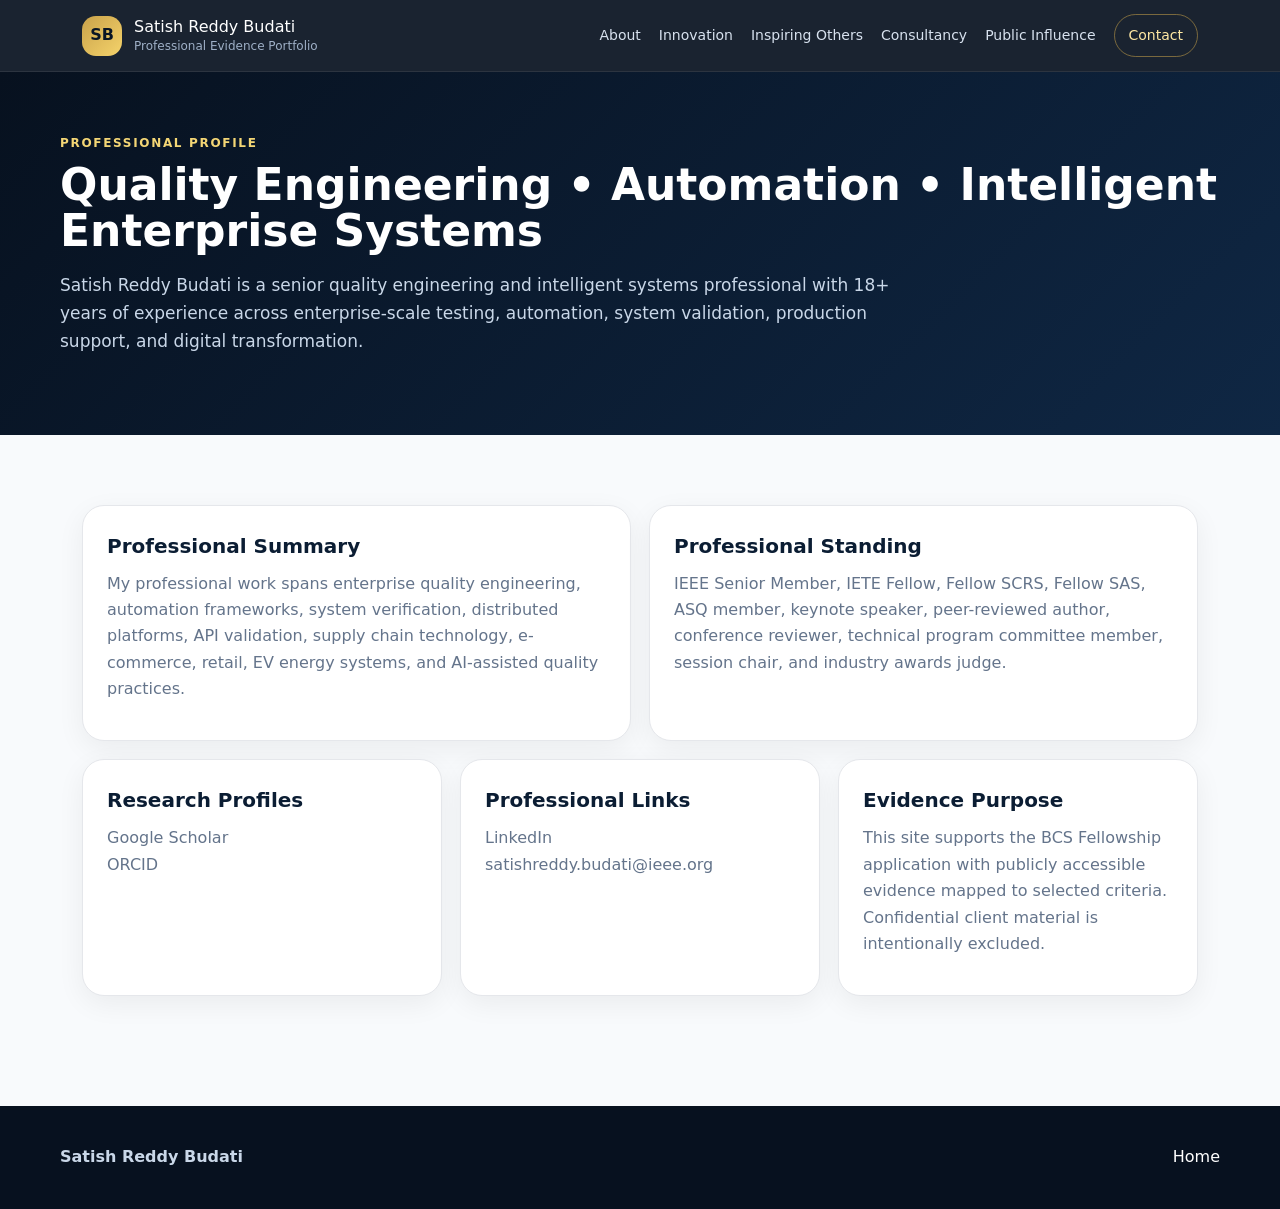
==== about.html @ bbb38fd9 "version2 - uploaded" ====
<!doctype html><html lang="en"><head><meta charset="utf-8"><meta name="viewport" content="width=device-width,initial-scale=1"><title>About | Satish Reddy Budati</title><link rel="stylesheet" href="assets/styles.css"></head><body><header class="topbar"><nav class="nav"><a class="brand" href="index.html"><span class="mark">SB</span><span>Satish Reddy Budati<small>Professional Evidence Portfolio</small></span></a><div class="links"><a href="about.html">About</a><a href="innovation.html">Innovation</a><a href="inspiring-others.html">Inspiring Others</a><a href="consultancy.html">Consultancy</a><a href="public-influence.html">Public Influence</a><a class="cta" href="contact.html">Contact</a></div></nav></header><section class="page-hero"><div class="wrap"><div class="eyebrow">Professional Profile</div><h1>Quality Engineering • Automation • Intelligent Enterprise Systems</h1><p>Satish Reddy Budati is a senior quality engineering and intelligent systems professional with 18+ years of experience across enterprise-scale testing, automation, system validation, production support, and digital transformation.</p></div></section><section class="section"><div class="grid"><article class="card"><h3>Professional Summary</h3><p>My professional work spans enterprise quality engineering, automation frameworks, system verification, distributed platforms, API validation, supply chain technology, e-commerce, retail, EV energy systems, and AI-assisted quality practices.</p></article><article class="card"><h3>Professional Standing</h3><p>IEEE Senior Member, IETE Fellow, Fellow SCRS, Fellow SAS, ASQ member, keynote speaker, peer-reviewed author, conference reviewer, technical program committee member, session chair, and industry awards judge.</p></article></div><div class="grid3" style="margin-top:18px"><article class="card"><h3>Research Profiles</h3><p><a href="https://scholar.google.com/citations?hl=en&user=waVudkwAAAAJ">Google Scholar</a><br><a href="https://orcid.org/0009-0008-1575-7301">ORCID</a></p></article><article class="card"><h3>Professional Links</h3><p><a href="https://www.linkedin.com/in/satish-budati/">LinkedIn</a><br><a href="mailto:satishreddy.budati@ieee.org">satishreddy.budati@ieee.org</a></p></article><article class="card"><h3>Evidence Purpose</h3><p>This site supports the BCS Fellowship application with publicly accessible evidence mapped to selected criteria. Confidential client material is intentionally excluded.</p></article></div></section><footer class="footer"><div class="footer-inner"><div><strong>Satish Reddy Budati</strong></div><div><a href="index.html">Home</a></div></div></footer></body></html>
---- assets/styles.css ----
:root{
  --navy:#07111f;--navy2:#0b1d33;--ink:#111827;--muted:#64748b;--line:#e5e7eb;--bg:#f8fafc;--card:#ffffff;--gold:#c9a24a;--blue:#2563eb;--teal:#14b8a6;--shadow:0 18px 50px rgba(2,6,23,.12);--radius:22px;--max:1160px
}
*{box-sizing:border-box}html{scroll-behavior:smooth}body{margin:0;font-family:Inter,ui-sans-serif,system-ui,-apple-system,Segoe UI,Roboto,Arial,sans-serif;color:var(--ink);background:var(--bg);line-height:1.65}a{color:inherit;text-decoration:none}.topbar{position:sticky;top:0;z-index:50;background:rgba(7,17,31,.92);backdrop-filter:blur(14px);border-bottom:1px solid rgba(255,255,255,.08)}.nav{max-width:var(--max);margin:0 auto;display:flex;align-items:center;justify-content:space-between;padding:14px 22px}.brand{display:flex;align-items:center;gap:12px;color:#fff}.mark{width:40px;height:40px;border-radius:14px;background:linear-gradient(135deg,var(--gold),#f5d36b);display:grid;place-items:center;color:#091525;font-weight:900}.brand small{display:block;color:#9fb0c7;font-size:12px;margin-top:-3px}.links{display:flex;gap:18px;align-items:center}.links a{color:#d8e2ef;font-size:14px}.links a:hover{color:#fff}.cta{border:1px solid rgba(201,162,74,.55);padding:9px 14px;border-radius:999px;color:#ffe8a3!important}.hero{background:radial-gradient(circle at 20% 0%,rgba(201,162,74,.2),transparent 25%),linear-gradient(135deg,var(--navy),var(--navy2) 55%,#0f2744);color:#fff}.hero-inner{max-width:var(--max);margin:0 auto;padding:90px 22px 70px;display:grid;grid-template-columns:1.25fr .75fr;gap:44px;align-items:center}.eyebrow{color:#f4d675;text-transform:uppercase;letter-spacing:.14em;font-size:12px;font-weight:800}.hero h1{font-size:56px;line-height:1.03;margin:14px 0 16px;letter-spacing:-.045em}.hero p{color:#c9d7e8;font-size:18px;max-width:760px}.hero-actions{display:flex;gap:14px;flex-wrap:wrap;margin-top:26px}.btn{display:inline-flex;align-items:center;gap:8px;padding:12px 17px;border-radius:14px;font-weight:800;border:1px solid var(--line);background:#fff;color:var(--ink)}.btn.primary{background:linear-gradient(135deg,var(--gold),#f3cf68);border:none;color:#07111f}.btn.ghost{background:rgba(255,255,255,.08);border-color:rgba(255,255,255,.15);color:#fff}.profile-card{background:rgba(255,255,255,.08);border:1px solid rgba(255,255,255,.12);border-radius:var(--radius);padding:24px;box-shadow:var(--shadow)}.avatar{width:112px;height:112px;border-radius:30px;background:linear-gradient(135deg,#fff,#dbeafe);color:#0b1d33;display:grid;place-items:center;font-size:36px;font-weight:900;margin-bottom:18px}.profile-card h3{margin:0;color:#fff}.profile-card p{font-size:14px;margin:8px 0;color:#c9d7e8}.badges{display:flex;flex-wrap:wrap;gap:8px;margin-top:16px}.badge{font-size:12px;font-weight:800;padding:7px 10px;border-radius:999px;background:rgba(201,162,74,.14);border:1px solid rgba(201,162,74,.25);color:#ffe8a3}.section{max-width:var(--max);margin:0 auto;padding:70px 22px}.section h2{font-size:34px;line-height:1.1;margin:0 0 12px;letter-spacing:-.035em}.lead{color:var(--muted);max-width:820px}.stats{display:grid;grid-template-columns:repeat(4,1fr);gap:16px;margin-top:-34px;position:relative;z-index:3}.stat{background:var(--card);border:1px solid var(--line);border-radius:18px;padding:20px;box-shadow:0 12px 32px rgba(2,6,23,.08)}.stat b{display:block;font-size:30px;line-height:1;color:var(--navy)}.stat span{font-size:13px;color:var(--muted);font-weight:700}.grid{display:grid;grid-template-columns:repeat(2,1fr);gap:18px}.grid3{display:grid;grid-template-columns:repeat(3,1fr);gap:18px}.card{background:var(--card);border:1px solid var(--line);border-radius:var(--radius);padding:24px;box-shadow:0 8px 28px rgba(2,6,23,.06)}.card h3{margin:0 0 8px;font-size:20px;color:var(--navy2)}.card p{color:var(--muted);margin:0 0 14px}.tag{display:inline-block;background:#eef2ff;color:#3730a3;font-weight:800;font-size:12px;padding:6px 9px;border-radius:999px;margin:0 6px 8px 0}.tag.gold{background:#fff7dc;color:#7c5b00}.tag.green{background:#dcfce7;color:#166534}.tag.gray{background:#f1f5f9;color:#475569}.split{display:grid;grid-template-columns:.9fr 1.1fr;gap:28px;align-items:start}.quote{font-size:22px;line-height:1.35;color:#111827;border-left:5px solid var(--gold);padding-left:18px;margin:0}.evidence-list{display:grid;gap:12px;margin-top:18px}.evidence{display:flex;justify-content:space-between;gap:14px;align-items:center;background:#fff;border:1px solid var(--line);border-radius:16px;padding:14px 16px}.evidence strong{display:block}.evidence span{display:block;color:var(--muted);font-size:13px}.pill{font-size:12px;border:1px solid var(--line);border-radius:999px;padding:6px 10px;color:#334155;background:#f8fafc;white-space:nowrap}.page-hero{background:linear-gradient(135deg,var(--navy),#0f2744);color:#fff;padding:62px 22px}.page-hero .wrap{max-width:var(--max);margin:0 auto}.page-hero h1{font-size:44px;line-height:1.05;margin:8px 0}.page-hero p{max-width:850px;color:#c9d7e8;font-size:17px}.timeline{display:grid;gap:16px}.timeline .item{background:#fff;border:1px solid var(--line);border-radius:18px;padding:20px;border-left:5px solid var(--gold)}.item h3{margin:0 0 8px}.item p{margin:0;color:var(--muted)}.footer{background:var(--navy);color:#c9d7e8;padding:38px 22px;margin-top:40px}.footer-inner{max-width:var(--max);margin:0 auto;display:flex;justify-content:space-between;gap:20px;flex-wrap:wrap}.footer a{color:#fff}.note{background:#fff7ed;border:1px solid #fed7aa;color:#7c2d12;padding:14px 16px;border-radius:16px;margin:18px 0}.table{width:100%;border-collapse:collapse;background:#fff;border-radius:18px;overflow:hidden;border:1px solid var(--line)}.table th,.table td{text-align:left;padding:14px;border-bottom:1px solid var(--line);vertical-align:top}.table th{background:#f8fafc;color:#334155}.table td{color:#475569}.mobile{display:none}@media(max-width:820px){.hero-inner,.split{grid-template-columns:1fr}.hero h1{font-size:40px}.links{display:none}.mobile{display:block;color:#fff}.stats,.grid,.grid3{grid-template-columns:1fr}.evidence{align-items:flex-start;flex-direction:column}.section{padding:48px 18px}}
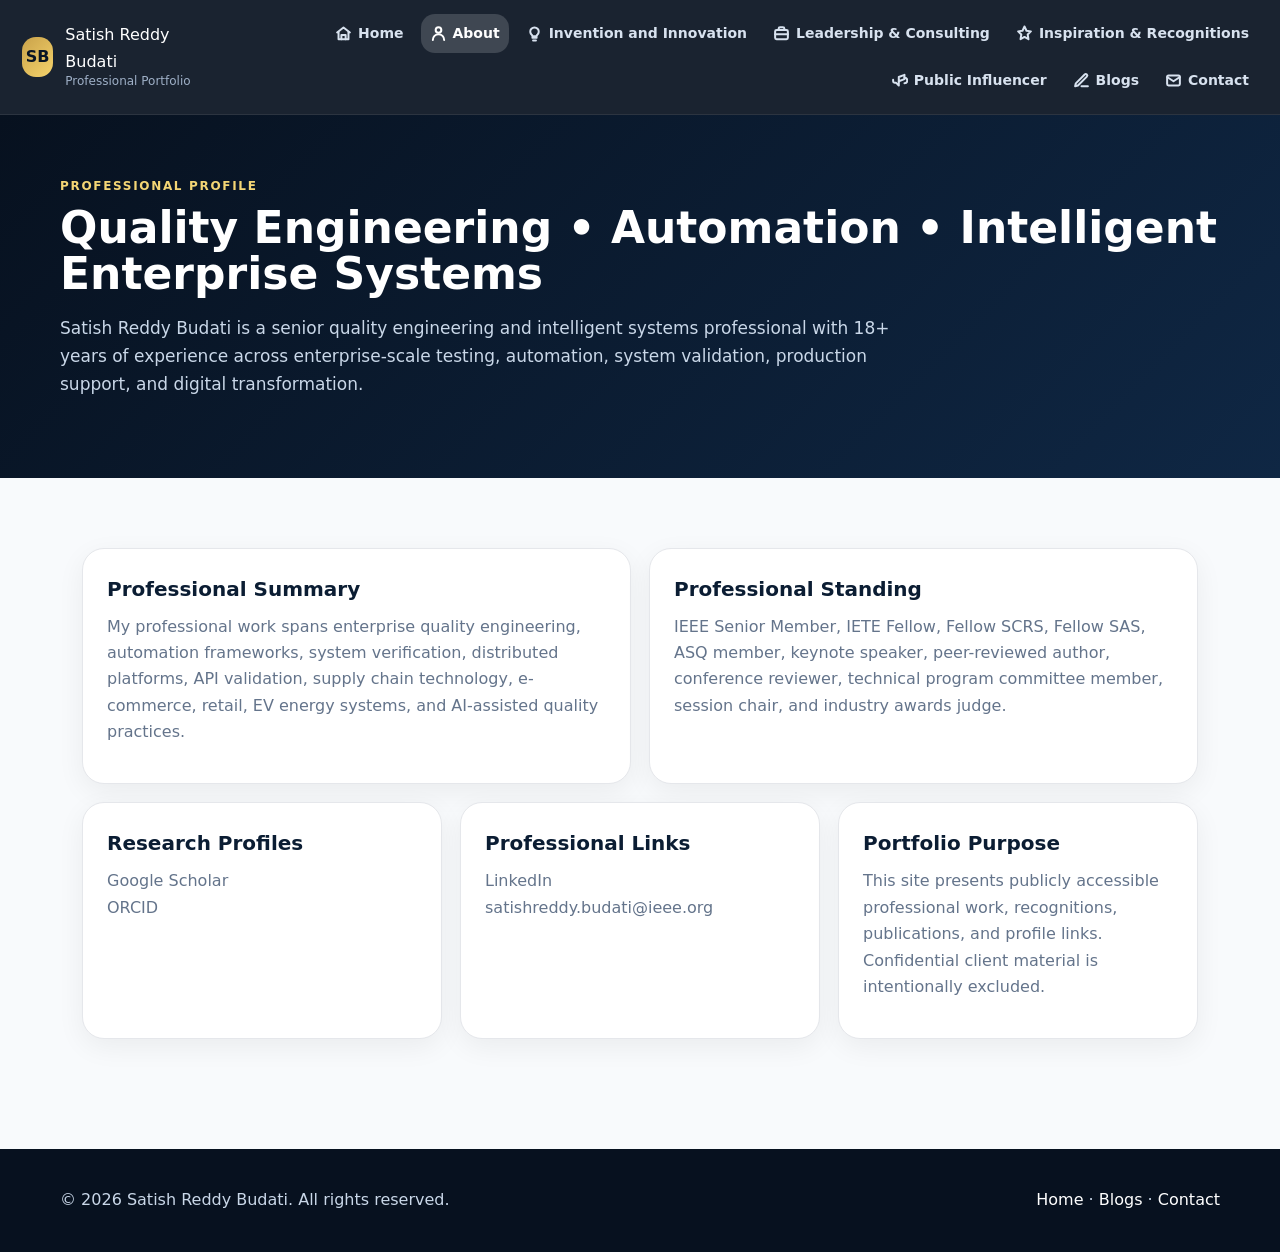
==== commit e523a450: "version 3 - changes till 061910AMPST" ====
--- a/about.html
+++ b/about.html
@@ -1 +1 @@
-<!doctype html><html lang="en"><head><meta charset="utf-8"><meta name="viewport" content="width=device-width,initial-scale=1"><title>About | Satish Reddy Budati</title><link rel="stylesheet" href="assets/styles.css"></head><body><header class="topbar"><nav class="nav"><a class="brand" href="index.html"><span class="mark">SB</span><span>Satish Reddy Budati<small>Professional Evidence Portfolio</small></span></a><div class="links"><a href="about.html">About</a><a href="innovation.html">Innovation</a><a href="inspiring-others.html">Inspiring Others</a><a href="consultancy.html">Consultancy</a><a href="public-influence.html">Public Influence</a><a class="cta" href="contact.html">Contact</a></div></nav></header><section class="page-hero"><div class="wrap"><div class="eyebrow">Professional Profile</div><h1>Quality Engineering • Automation • Intelligent Enterprise Systems</h1><p>Satish Reddy Budati is a senior quality engineering and intelligent systems professional with 18+ years of experience across enterprise-scale testing, automation, system validation, production support, and digital transformation.</p></div></section><section class="section"><div class="grid"><article class="card"><h3>Professional Summary</h3><p>My professional work spans enterprise quality engineering, automation frameworks, system verification, distributed platforms, API validation, supply chain technology, e-commerce, retail, EV energy systems, and AI-assisted quality practices.</p></article><article class="card"><h3>Professional Standing</h3><p>IEEE Senior Member, IETE Fellow, Fellow SCRS, Fellow SAS, ASQ member, keynote speaker, peer-reviewed author, conference reviewer, technical program committee member, session chair, and industry awards judge.</p></article></div><div class="grid3" style="margin-top:18px"><article class="card"><h3>Research Profiles</h3><p><a href="https://scholar.google.com/citations?hl=en&user=waVudkwAAAAJ">Google Scholar</a><br><a href="https://orcid.org/0009-0008-1575-7301">ORCID</a></p></article><article class="card"><h3>Professional Links</h3><p><a href="https://www.linkedin.com/in/satish-budati/">LinkedIn</a><br><a href="mailto:satishreddy.budati@ieee.org">satishreddy.budati@ieee.org</a></p></article><article class="card"><h3>Evidence Purpose</h3><p>This site supports the BCS Fellowship application with publicly accessible evidence mapped to selected criteria. Confidential client material is intentionally excluded.</p></article></div></section><footer class="footer"><div class="footer-inner"><div><strong>Satish Reddy Budati</strong></div><div><a href="index.html">Home</a></div></div></footer></body></html>
+<!doctype html><html lang="en"><head><meta charset="utf-8"><meta name="viewport" content="width=device-width,initial-scale=1"><title>About | Satish Reddy Budati</title><link rel="stylesheet" href="assets/styles.css"></head><body><header class="topbar"><nav class="nav"><a class="brand" href="index.html"><span class="mark">SB</span><span>Satish Reddy Budati<small>Professional Portfolio</small></span></a><div class="links"><a href="index.html"><svg class="nav-icon" viewBox="0 0 24 24" aria-hidden="true"><path d="m3 10.5 9-7 9 7"></path><path d="M5 10v10h14V10"></path><path d="M9 20v-6h6v6"></path></svg>Home</a><a class="active" href="about.html"><svg class="nav-icon" viewBox="0 0 24 24" aria-hidden="true"><path d="M20 21a8 8 0 0 0-16 0"></path><circle cx="12" cy="7" r="4"></circle></svg>About</a><a href="innovation.html"><svg class="nav-icon" viewBox="0 0 24 24" aria-hidden="true"><path d="M9 18h6"></path><path d="M10 22h4"></path><path d="M8.2 14a6 6 0 1 1 7.6 0c-.8.6-.8 1.5-.8 2H9c0-.5 0-1.4-.8-2Z"></path></svg>Invention and Innovation</a><a href="consultancy.html"><svg class="nav-icon" viewBox="0 0 24 24" aria-hidden="true"><rect x="3" y="7" width="18" height="13" rx="2"></rect><path d="M8 7V5a2 2 0 0 1 2-2h4a2 2 0 0 1 2 2v2"></path><path d="M3 13h18"></path></svg>Leadership &amp; Consulting</a><a href="inspiring-others.html"><svg class="nav-icon" viewBox="0 0 24 24" aria-hidden="true"><path d="M12 2 9.2 8.1 3 9l4.5 4.4L6.4 20 12 16.8 17.6 20l-1.1-6.6L21 9l-6.2-.9L12 2Z"></path></svg>Inspiration &amp; Recognitions</a><a href="public-influence.html"><svg class="nav-icon" viewBox="0 0 24 24" aria-hidden="true"><path d="M3 11v2a2 2 0 0 0 2 2h2l4 4v-6"></path><path d="M11 7v6l8-3V4l-8 3Z"></path><path d="M19 8a4 4 0 0 1 0 8"></path></svg>Public Influencer</a><a href="blogs.html"><svg class="nav-icon" viewBox="0 0 24 24" aria-hidden="true"><path d="M12 20h9"></path><path d="M16.5 3.5a2.1 2.1 0 0 1 3 3L7 19l-4 1 1-4Z"></path></svg>Blogs</a><a href="contact.html"><svg class="nav-icon" viewBox="0 0 24 24" aria-hidden="true"><rect x="3" y="5" width="18" height="14" rx="2"></rect><path d="m3 7 9 6 9-6"></path></svg>Contact</a></div><span class="mobile">Menu</span></nav></header><section class="page-hero"><div class="wrap"><div class="eyebrow">Professional Profile</div><h1>Quality Engineering • Automation • Intelligent Enterprise Systems</h1><p>Satish Reddy Budati is a senior quality engineering and intelligent systems professional with 18+ years of experience across enterprise-scale testing, automation, system validation, production support, and digital transformation.</p></div></section><section class="section"><div class="grid"><article class="card"><h3>Professional Summary</h3><p>My professional work spans enterprise quality engineering, automation frameworks, system verification, distributed platforms, API validation, supply chain technology, e-commerce, retail, EV energy systems, and AI-assisted quality practices.</p></article><article class="card"><h3>Professional Standing</h3><p>IEEE Senior Member, IETE Fellow, Fellow SCRS, Fellow SAS, ASQ member, keynote speaker, peer-reviewed author, conference reviewer, technical program committee member, session chair, and industry awards judge.</p></article></div><div class="grid3" style="margin-top:18px"><article class="card"><h3>Research Profiles</h3><p><a href="https://scholar.google.com/citations?hl=en&user=waVudkwAAAAJ">Google Scholar</a><br><a href="https://orcid.org/0009-0008-1575-7301">ORCID</a></p></article><article class="card"><h3>Professional Links</h3><p><a href="https://www.linkedin.com/in/satish-budati/">LinkedIn</a><br><a href="mailto:satishreddy.budati@ieee.org">satishreddy.budati@ieee.org</a></p></article><article class="card"><h3>Portfolio Purpose</h3><p>This site presents publicly accessible professional work, recognitions, publications, and profile links. Confidential client material is intentionally excluded.</p></article></div></section><footer class="footer"><div class="footer-inner"><div>&copy; 2026 Satish Reddy Budati. All rights reserved.</div><div><a href="index.html">Home</a> · <a href="blogs.html">Blogs</a> · <a href="contact.html">Contact</a></div></div></footer></body></html>
--- a/assets/styles.css
+++ b/assets/styles.css
@@ -2,3 +2,8 @@
   --navy:#07111f;--navy2:#0b1d33;--ink:#111827;--muted:#64748b;--line:#e5e7eb;--bg:#f8fafc;--card:#ffffff;--gold:#c9a24a;--blue:#2563eb;--teal:#14b8a6;--shadow:0 18px 50px rgba(2,6,23,.12);--radius:22px;--max:1160px
 }
 *{box-sizing:border-box}html{scroll-behavior:smooth}body{margin:0;font-family:Inter,ui-sans-serif,system-ui,-apple-system,Segoe UI,Roboto,Arial,sans-serif;color:var(--ink);background:var(--bg);line-height:1.65}a{color:inherit;text-decoration:none}.topbar{position:sticky;top:0;z-index:50;background:rgba(7,17,31,.92);backdrop-filter:blur(14px);border-bottom:1px solid rgba(255,255,255,.08)}.nav{max-width:var(--max);margin:0 auto;display:flex;align-items:center;justify-content:space-between;padding:14px 22px}.brand{display:flex;align-items:center;gap:12px;color:#fff}.mark{width:40px;height:40px;border-radius:14px;background:linear-gradient(135deg,var(--gold),#f5d36b);display:grid;place-items:center;color:#091525;font-weight:900}.brand small{display:block;color:#9fb0c7;font-size:12px;margin-top:-3px}.links{display:flex;gap:18px;align-items:center}.links a{color:#d8e2ef;font-size:14px}.links a:hover{color:#fff}.cta{border:1px solid rgba(201,162,74,.55);padding:9px 14px;border-radius:999px;color:#ffe8a3!important}.hero{background:radial-gradient(circle at 20% 0%,rgba(201,162,74,.2),transparent 25%),linear-gradient(135deg,var(--navy),var(--navy2) 55%,#0f2744);color:#fff}.hero-inner{max-width:var(--max);margin:0 auto;padding:90px 22px 70px;display:grid;grid-template-columns:1.25fr .75fr;gap:44px;align-items:center}.eyebrow{color:#f4d675;text-transform:uppercase;letter-spacing:.14em;font-size:12px;font-weight:800}.hero h1{font-size:56px;line-height:1.03;margin:14px 0 16px;letter-spacing:-.045em}.hero p{color:#c9d7e8;font-size:18px;max-width:760px}.hero-actions{display:flex;gap:14px;flex-wrap:wrap;margin-top:26px}.btn{display:inline-flex;align-items:center;gap:8px;padding:12px 17px;border-radius:14px;font-weight:800;border:1px solid var(--line);background:#fff;color:var(--ink)}.btn.primary{background:linear-gradient(135deg,var(--gold),#f3cf68);border:none;color:#07111f}.btn.ghost{background:rgba(255,255,255,.08);border-color:rgba(255,255,255,.15);color:#fff}.profile-card{background:rgba(255,255,255,.08);border:1px solid rgba(255,255,255,.12);border-radius:var(--radius);padding:24px;box-shadow:var(--shadow)}.avatar{width:112px;height:112px;border-radius:30px;background:linear-gradient(135deg,#fff,#dbeafe);color:#0b1d33;display:grid;place-items:center;font-size:36px;font-weight:900;margin-bottom:18px}.profile-card h3{margin:0;color:#fff}.profile-card p{font-size:14px;margin:8px 0;color:#c9d7e8}.badges{display:flex;flex-wrap:wrap;gap:8px;margin-top:16px}.badge{font-size:12px;font-weight:800;padding:7px 10px;border-radius:999px;background:rgba(201,162,74,.14);border:1px solid rgba(201,162,74,.25);color:#ffe8a3}.section{max-width:var(--max);margin:0 auto;padding:70px 22px}.section h2{font-size:34px;line-height:1.1;margin:0 0 12px;letter-spacing:-.035em}.lead{color:var(--muted);max-width:820px}.stats{display:grid;grid-template-columns:repeat(4,1fr);gap:16px;margin-top:-34px;position:relative;z-index:3}.stat{background:var(--card);border:1px solid var(--line);border-radius:18px;padding:20px;box-shadow:0 12px 32px rgba(2,6,23,.08)}.stat b{display:block;font-size:30px;line-height:1;color:var(--navy)}.stat span{font-size:13px;color:var(--muted);font-weight:700}.grid{display:grid;grid-template-columns:repeat(2,1fr);gap:18px}.grid3{display:grid;grid-template-columns:repeat(3,1fr);gap:18px}.card{background:var(--card);border:1px solid var(--line);border-radius:var(--radius);padding:24px;box-shadow:0 8px 28px rgba(2,6,23,.06)}.card h3{margin:0 0 8px;font-size:20px;color:var(--navy2)}.card p{color:var(--muted);margin:0 0 14px}.tag{display:inline-block;background:#eef2ff;color:#3730a3;font-weight:800;font-size:12px;padding:6px 9px;border-radius:999px;margin:0 6px 8px 0}.tag.gold{background:#fff7dc;color:#7c5b00}.tag.green{background:#dcfce7;color:#166534}.tag.gray{background:#f1f5f9;color:#475569}.split{display:grid;grid-template-columns:.9fr 1.1fr;gap:28px;align-items:start}.quote{font-size:22px;line-height:1.35;color:#111827;border-left:5px solid var(--gold);padding-left:18px;margin:0}.evidence-list{display:grid;gap:12px;margin-top:18px}.evidence{display:flex;justify-content:space-between;gap:14px;align-items:center;background:#fff;border:1px solid var(--line);border-radius:16px;padding:14px 16px}.evidence strong{display:block}.evidence span{display:block;color:var(--muted);font-size:13px}.pill{font-size:12px;border:1px solid var(--line);border-radius:999px;padding:6px 10px;color:#334155;background:#f8fafc;white-space:nowrap}.page-hero{background:linear-gradient(135deg,var(--navy),#0f2744);color:#fff;padding:62px 22px}.page-hero .wrap{max-width:var(--max);margin:0 auto}.page-hero h1{font-size:44px;line-height:1.05;margin:8px 0}.page-hero p{max-width:850px;color:#c9d7e8;font-size:17px}.timeline{display:grid;gap:16px}.timeline .item{background:#fff;border:1px solid var(--line);border-radius:18px;padding:20px;border-left:5px solid var(--gold)}.item h3{margin:0 0 8px}.item p{margin:0;color:var(--muted)}.footer{background:var(--navy);color:#c9d7e8;padding:38px 22px;margin-top:40px}.footer-inner{max-width:var(--max);margin:0 auto;display:flex;justify-content:space-between;gap:20px;flex-wrap:wrap}.footer a{color:#fff}.note{background:#fff7ed;border:1px solid #fed7aa;color:#7c2d12;padding:14px 16px;border-radius:16px;margin:18px 0}.table{width:100%;border-collapse:collapse;background:#fff;border-radius:18px;overflow:hidden;border:1px solid var(--line)}.table th,.table td{text-align:left;padding:14px;border-bottom:1px solid var(--line);vertical-align:top}.table th{background:#f8fafc;color:#334155}.table td{color:#475569}.mobile{display:none}@media(max-width:820px){.hero-inner,.split{grid-template-columns:1fr}.hero h1{font-size:40px}.links{display:none}.mobile{display:block;color:#fff}.stats,.grid,.grid3{grid-template-columns:1fr}.evidence{align-items:flex-start;flex-direction:column}.section{padding:48px 18px}}
+ .avatar{display:block;object-fit:cover;object-position:center;border:2px solid rgba(255,255,255,.32);box-shadow:0 14px 34px rgba(2,6,23,.22)}
+.topbar .nav{max-width:1760px;gap:20px}.topbar .links{gap:8px;flex-wrap:wrap;justify-content:flex-end}.topbar .links a{display:inline-flex;align-items:center;gap:6px;padding:8px 9px;border-radius:14px;font-family:inherit;font-size:14px;font-weight:600;white-space:nowrap}.topbar .links a.active{background:rgba(255,255,255,.16);color:#fff}.nav-icon{width:17px;height:17px;flex:0 0 auto;fill:none;stroke:currentColor;stroke-width:2;stroke-linecap:round;stroke-linejoin:round}.nav-icon path,.nav-icon circle,.nav-icon rect{vector-effect:non-scaling-stroke}
+.section-heading{margin-bottom:22px}.blog-section{padding-top:58px}.blog-grid{display:grid;grid-template-columns:repeat(2,minmax(0,1fr));gap:22px}.blog-card{background:#fff;border:1px solid var(--line);border-radius:18px;overflow:hidden;box-shadow:0 10px 34px rgba(2,6,23,.08);display:flex;flex-direction:column}.blog-visual{min-height:190px;padding:24px;display:grid;grid-template-columns:repeat(2,minmax(0,1fr));gap:12px;align-content:end;background:#111827}.blog-visual span{display:grid;place-items:center;min-height:54px;border:1px solid rgba(255,255,255,.22);border-radius:12px;color:#fff;font-weight:900;background:rgba(255,255,255,.1);backdrop-filter:blur(10px)}.blog-visual.backend{background:linear-gradient(135deg,#0f172a,#164e63 56%,#0f766e)}.blog-visual.playwright{background:linear-gradient(135deg,#172554,#166534 55%,#84cc16)}.blog-content{padding:24px;display:flex;flex:1;flex-direction:column;align-items:flex-start}.blog-content h3{font-size:22px;line-height:1.18;margin:4px 0 10px;color:var(--navy2)}.blog-content p{color:var(--muted);margin:0 0 16px}.blog-meta{display:flex;gap:8px;flex-wrap:wrap;margin:0 0 18px}.blog-meta span{font-size:12px;font-weight:800;color:#334155;background:#f1f5f9;border:1px solid var(--line);border-radius:999px;padding:6px 9px}.blog-content .btn{margin-top:auto}@media(max-width:820px){.blog-grid{grid-template-columns:1fr}.blog-visual{min-height:170px}}
+.contact-section{padding-top:58px}.contact-layout{display:grid;grid-template-columns:.9fr 1.1fr;gap:22px;align-items:stretch}.contact-primary,.contact-card,.contact-panel{background:#fff;border:1px solid var(--line);border-radius:18px;box-shadow:0 10px 34px rgba(2,6,23,.08)}.contact-primary{padding:28px;display:flex;gap:20px;align-items:flex-start;background:linear-gradient(135deg,#fff,#f8fafc)}.contact-primary h3,.contact-card h3{margin:6px 0 8px;color:var(--navy2);font-size:22px;line-height:1.18}.contact-primary p,.contact-card p{color:var(--muted);margin:0 0 16px}.contact-icon{width:64px;height:64px;border-radius:16px;display:grid;place-items:center;background:linear-gradient(135deg,var(--gold),#f3cf68);color:#07111f;flex:0 0 auto}.contact-icon.small{width:48px;height:48px;border-radius:14px;background:#eef2ff;color:#3730a3;margin-bottom:16px}.contact-svg{width:27px;height:27px;fill:none;stroke:currentColor;stroke-width:2;stroke-linecap:round;stroke-linejoin:round}.contact-link{display:inline-flex;align-items:center;max-width:100%;padding:12px 14px;border-radius:14px;background:#0f2744;color:#fff;font-weight:900;overflow-wrap:anywhere}.contact-grid{display:grid;grid-template-columns:repeat(3,minmax(0,1fr));gap:18px}.contact-card{padding:22px;display:flex;flex-direction:column;align-items:flex-start}.contact-card .pill{margin-top:auto}.contact-detail-grid{display:grid;grid-template-columns:1fr 1fr;gap:22px}.contact-panel{padding:26px}.contact-panel h2{font-size:28px;margin:8px 0 18px}.availability-list{display:grid;gap:14px}.availability-list div{padding:14px 0;border-top:1px solid var(--line)}.availability-list div:first-child{border-top:none;padding-top:0}.availability-list strong{display:block;color:var(--navy2);font-size:15px}.availability-list span{display:block;color:var(--muted);font-size:14px;margin-top:3px}.expertise-cloud{display:flex;flex-wrap:wrap;gap:9px}.expertise-cloud span{font-size:13px;font-weight:800;color:#334155;background:#f8fafc;border:1px solid var(--line);border-radius:999px;padding:8px 10px}@media(max-width:980px){.contact-layout,.contact-detail-grid{grid-template-columns:1fr}.contact-grid{grid-template-columns:1fr}}@media(max-width:520px){.contact-primary{flex-direction:column}.contact-link{font-size:14px}}
+.contact-page .page-hero{padding:42px 22px 36px}.contact-page .page-hero h1{margin-top:0}.contact-page .contact-section{padding-top:34px;padding-bottom:24px}.contact-page .contact-links-section{padding-top:34px}.contact-page .footer{margin-top:24px}
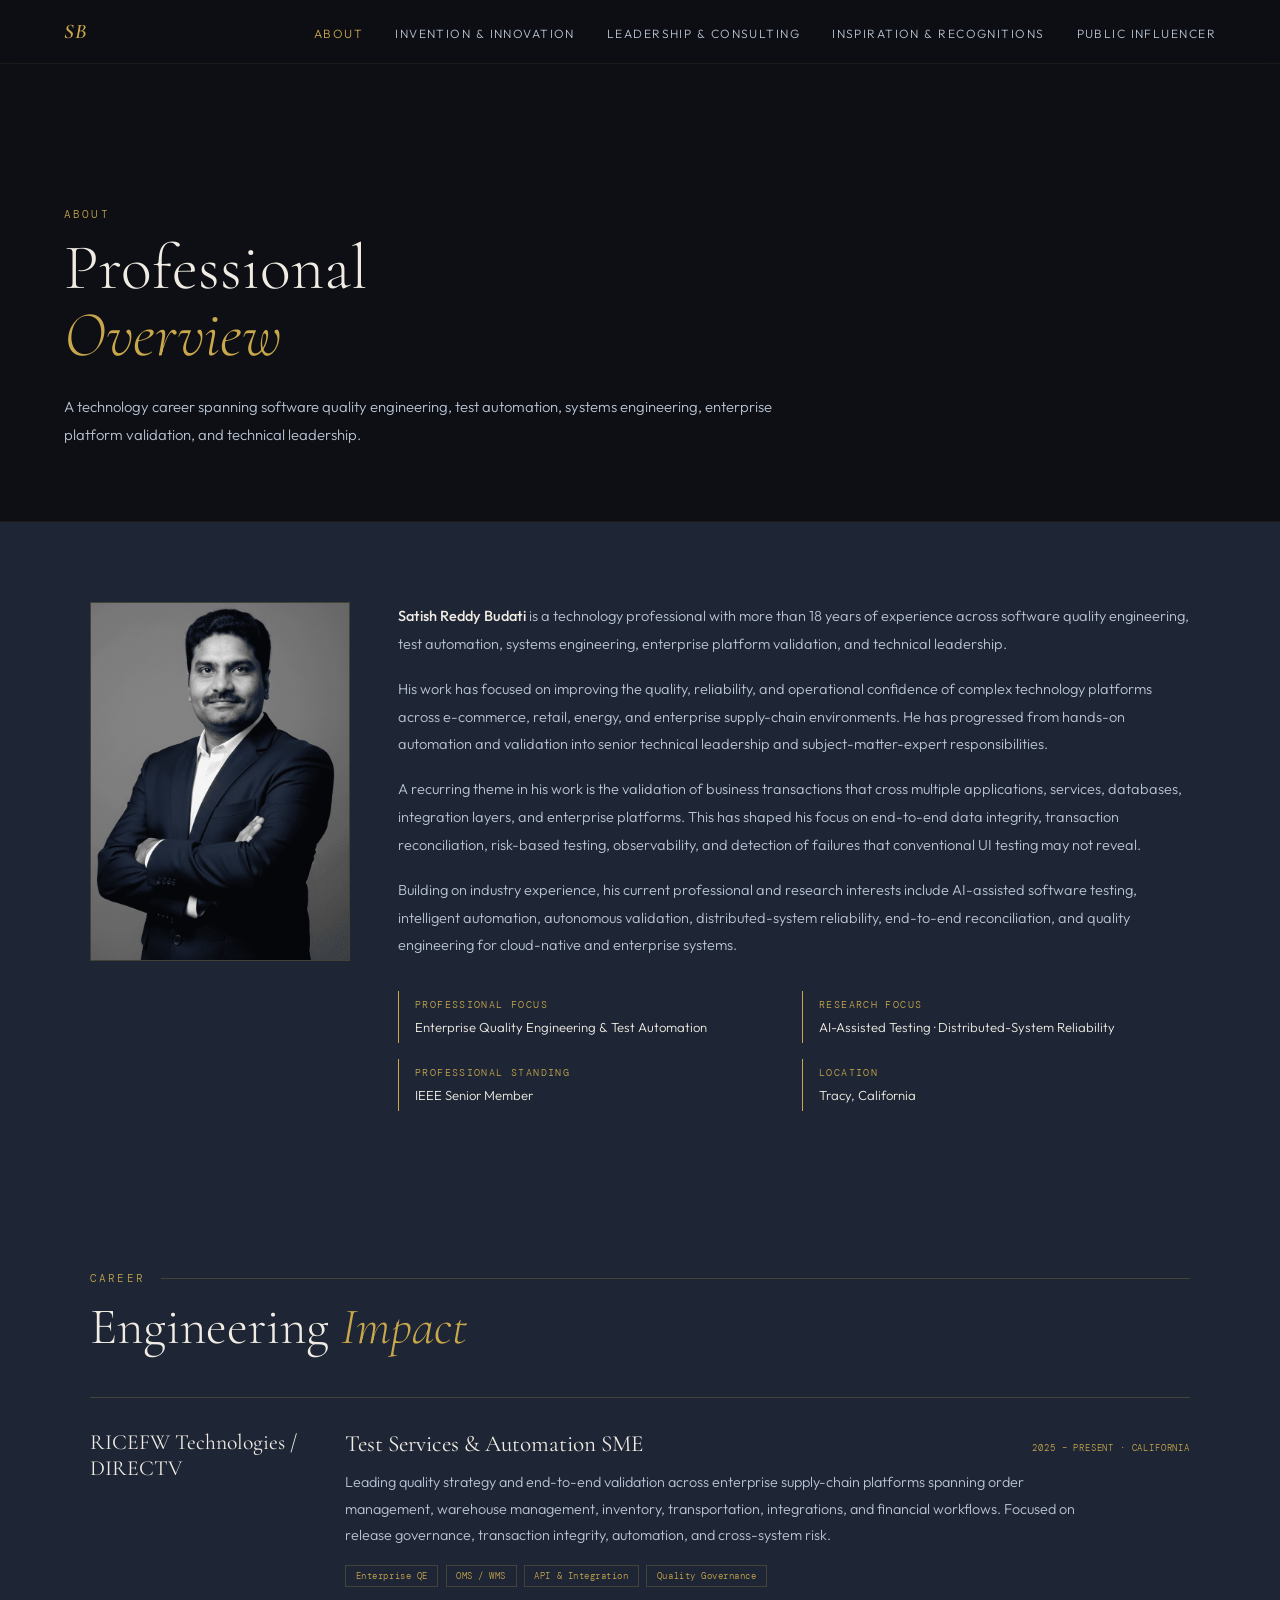
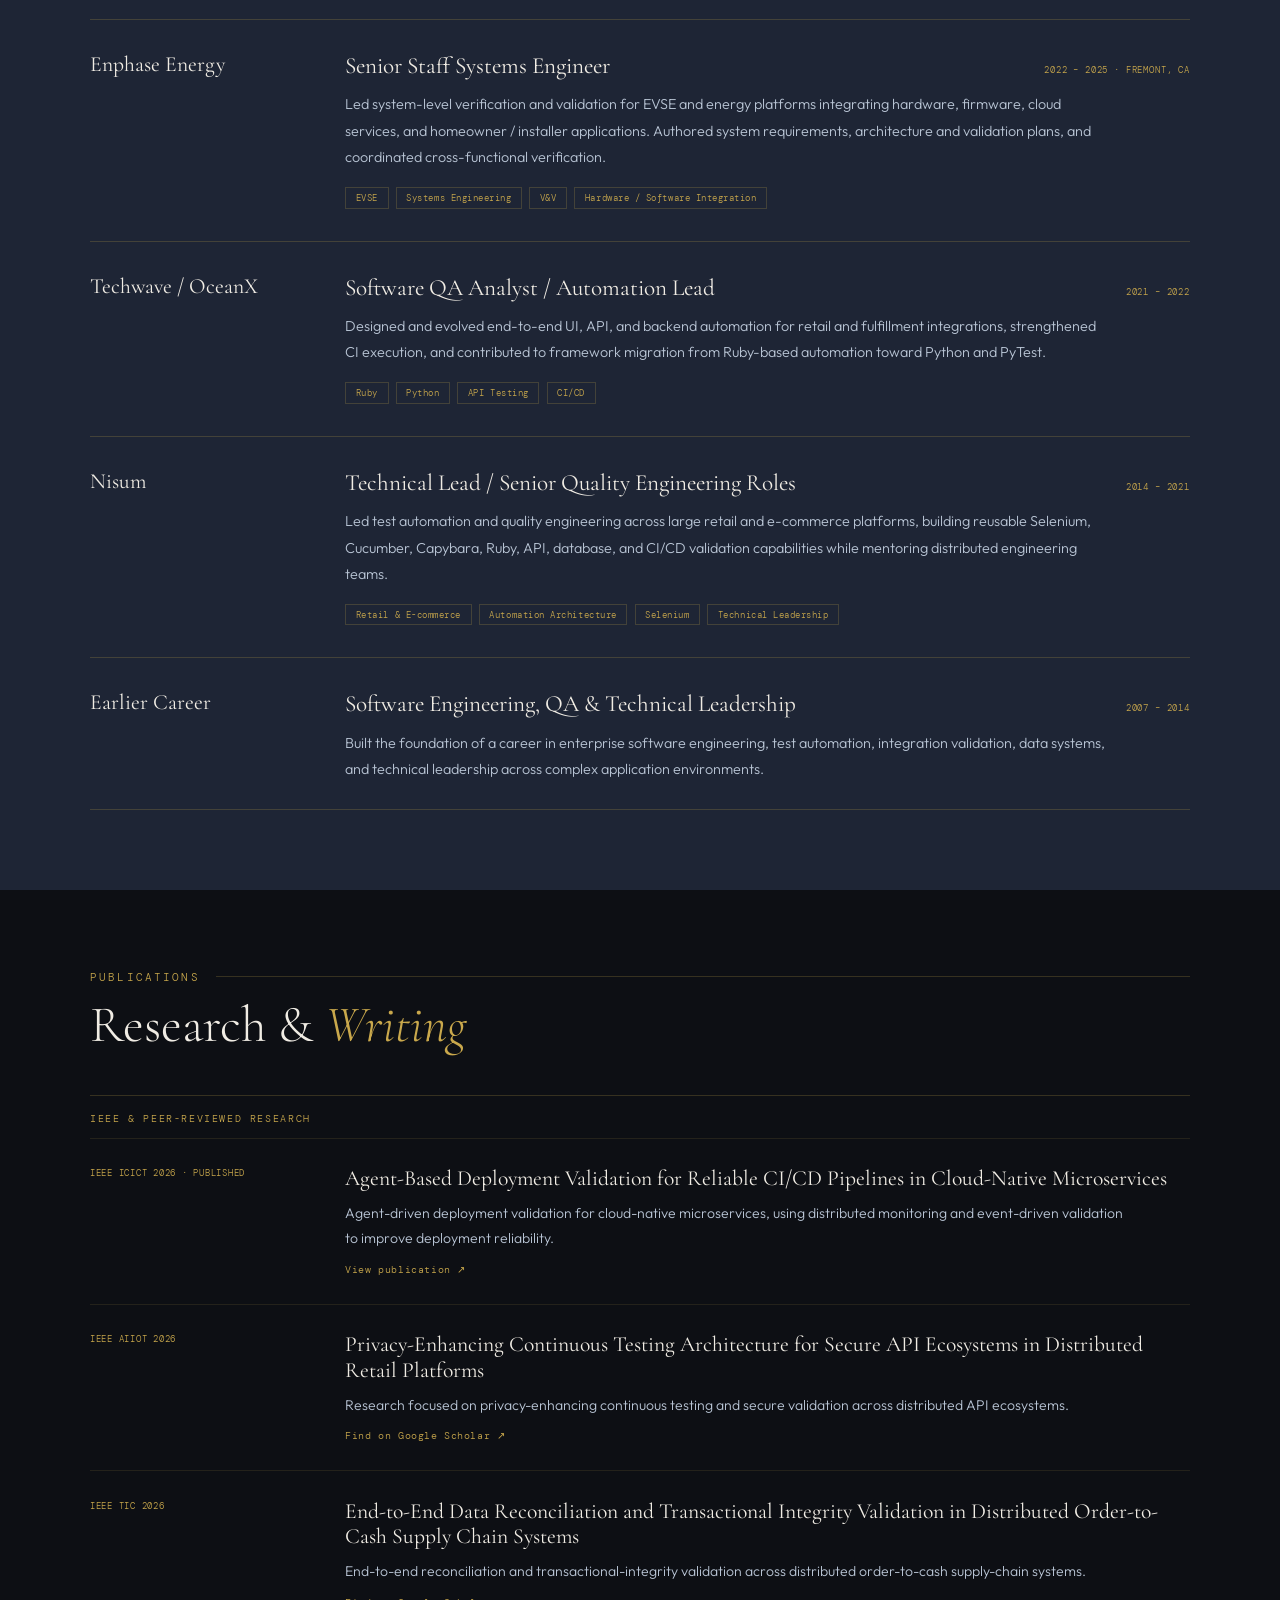
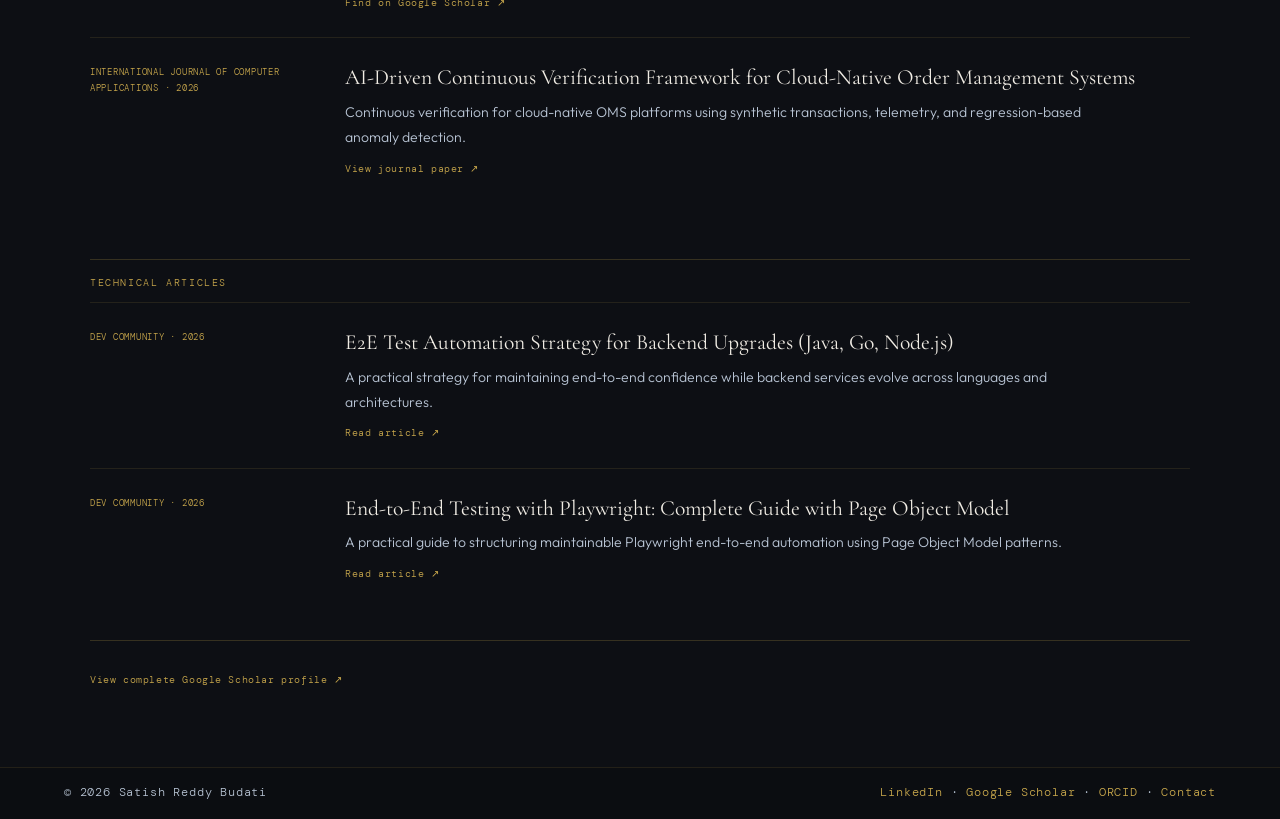
==== commit 76d00320: "Add files via upload New version.. Sujitha style.." ====
--- a/about.html
+++ b/about.html
@@ -1 +1,170 @@
-<!doctype html><html lang="en"><head><meta charset="utf-8"><meta name="viewport" content="width=device-width,initial-scale=1"><title>About | Satish Reddy Budati</title><link rel="stylesheet" href="assets/styles.css"></head><body><header class="topbar"><nav class="nav"><a class="brand" href="index.html"><span class="mark">SB</span><span>Satish Reddy Budati<small>Professional Portfolio</small></span></a><div class="links"><a href="index.html"><svg class="nav-icon" viewBox="0 0 24 24" aria-hidden="true"><path d="m3 10.5 9-7 9 7"></path><path d="M5 10v10h14V10"></path><path d="M9 20v-6h6v6"></path></svg>Home</a><a class="active" href="about.html"><svg class="nav-icon" viewBox="0 0 24 24" aria-hidden="true"><path d="M20 21a8 8 0 0 0-16 0"></path><circle cx="12" cy="7" r="4"></circle></svg>About</a><a href="innovation.html"><svg class="nav-icon" viewBox="0 0 24 24" aria-hidden="true"><path d="M9 18h6"></path><path d="M10 22h4"></path><path d="M8.2 14a6 6 0 1 1 7.6 0c-.8.6-.8 1.5-.8 2H9c0-.5 0-1.4-.8-2Z"></path></svg>Invention and Innovation</a><a href="consultancy.html"><svg class="nav-icon" viewBox="0 0 24 24" aria-hidden="true"><rect x="3" y="7" width="18" height="13" rx="2"></rect><path d="M8 7V5a2 2 0 0 1 2-2h4a2 2 0 0 1 2 2v2"></path><path d="M3 13h18"></path></svg>Leadership &amp; Consulting</a><a href="inspiring-others.html"><svg class="nav-icon" viewBox="0 0 24 24" aria-hidden="true"><path d="M12 2 9.2 8.1 3 9l4.5 4.4L6.4 20 12 16.8 17.6 20l-1.1-6.6L21 9l-6.2-.9L12 2Z"></path></svg>Inspiration &amp; Recognitions</a><a href="public-influence.html"><svg class="nav-icon" viewBox="0 0 24 24" aria-hidden="true"><path d="M3 11v2a2 2 0 0 0 2 2h2l4 4v-6"></path><path d="M11 7v6l8-3V4l-8 3Z"></path><path d="M19 8a4 4 0 0 1 0 8"></path></svg>Public Influencer</a><a href="blogs.html"><svg class="nav-icon" viewBox="0 0 24 24" aria-hidden="true"><path d="M12 20h9"></path><path d="M16.5 3.5a2.1 2.1 0 0 1 3 3L7 19l-4 1 1-4Z"></path></svg>Blogs</a><a href="contact.html"><svg class="nav-icon" viewBox="0 0 24 24" aria-hidden="true"><rect x="3" y="5" width="18" height="14" rx="2"></rect><path d="m3 7 9 6 9-6"></path></svg>Contact</a></div><span class="mobile">Menu</span></nav></header><section class="page-hero"><div class="wrap"><div class="eyebrow">Professional Profile</div><h1>Quality Engineering • Automation • Intelligent Enterprise Systems</h1><p>Satish Reddy Budati is a senior quality engineering and intelligent systems professional with 18+ years of experience across enterprise-scale testing, automation, system validation, production support, and digital transformation.</p></div></section><section class="section"><div class="grid"><article class="card"><h3>Professional Summary</h3><p>My professional work spans enterprise quality engineering, automation frameworks, system verification, distributed platforms, API validation, supply chain technology, e-commerce, retail, EV energy systems, and AI-assisted quality practices.</p></article><article class="card"><h3>Professional Standing</h3><p>IEEE Senior Member, IETE Fellow, Fellow SCRS, Fellow SAS, ASQ member, keynote speaker, peer-reviewed author, conference reviewer, technical program committee member, session chair, and industry awards judge.</p></article></div><div class="grid3" style="margin-top:18px"><article class="card"><h3>Research Profiles</h3><p><a href="https://scholar.google.com/citations?hl=en&user=waVudkwAAAAJ">Google Scholar</a><br><a href="https://orcid.org/0009-0008-1575-7301">ORCID</a></p></article><article class="card"><h3>Professional Links</h3><p><a href="https://www.linkedin.com/in/satish-budati/">LinkedIn</a><br><a href="mailto:satishreddy.budati@ieee.org">satishreddy.budati@ieee.org</a></p></article><article class="card"><h3>Portfolio Purpose</h3><p>This site presents publicly accessible professional work, recognitions, publications, and profile links. Confidential client material is intentionally excluded.</p></article></div></section><footer class="footer"><div class="footer-inner"><div>&copy; 2026 Satish Reddy Budati. All rights reserved.</div><div><a href="index.html">Home</a> · <a href="blogs.html">Blogs</a> · <a href="contact.html">Contact</a></div></div></footer></body></html>
+<!doctype html><html lang="en"><head><meta charset="utf-8"><meta name="viewport" content="width=device-width,initial-scale=1,viewport-fit=cover"><title>About | Satish Reddy Budati</title><meta name="description" content="Professional evidence portfolio of Satish Reddy Budati."><link rel="stylesheet" href="assets/styles.css"></head><body><nav class="site-nav">
+  <a href="index.html" class="nav-logo" aria-label="Satish Reddy Budati home">SB</a>
+  <ul class="nav-links">
+    <li><a class="active" href="about.html">About</a></li><li><a href="innovation.html">Invention & Innovation</a></li><li><a href="leadership-consulting.html">Leadership & Consulting</a></li><li><a href="inspiration-recognition.html">Inspiration & Recognitions</a></li><li><a href="public-influencer.html">Public Influencer</a></li>
+  </ul>
+  <button class="hamburger" aria-label="Open menu" onclick="document.getElementById('mnav').classList.add('open')">
+    <span></span><span></span><span></span>
+  </button>
+</nav>
+<div class="mobile-nav" id="mnav">
+  <button class="mobile-close" aria-label="Close menu" onclick="document.getElementById('mnav').classList.remove('open')">✕</button>
+  <a href="about.html">About</a><a href="innovation.html">Invention & Innovation</a><a href="leadership-consulting.html">Leadership & Consulting</a><a href="inspiration-recognition.html">Inspiration & Recognitions</a><a href="public-influencer.html">Public Influencer</a>
+</div><section class="page-hero"><div class="page-hero-inner"><div class="kicker">About</div><h1 class="page-title">Professional<br/><em>Overview</em></h1><p class="page-intro">A technology career spanning software quality engineering, test automation, systems engineering, enterprise platform validation, and technical leadership.</p></div></section>
+<section class="section alt"><div class="si"><div class="about-grid"><div><img class="portrait" src="assets/satish-about.png" alt="Satish Reddy Budati"></div><div class="about-copy"><p><strong>Satish Reddy Budati</strong> is a technology professional with more than 18 years of experience across software quality engineering, test automation, systems engineering, enterprise platform validation, and technical leadership.</p><p>His work has focused on improving the quality, reliability, and operational confidence of complex technology platforms across e-commerce, retail, energy, and enterprise supply-chain environments. He has progressed from hands-on automation and validation into senior technical leadership and subject-matter-expert responsibilities.</p><p>A recurring theme in his work is the validation of business transactions that cross multiple applications, services, databases, integration layers, and enterprise platforms. This has shaped his focus on end-to-end data integrity, transaction reconciliation, risk-based testing, observability, and detection of failures that conventional UI testing may not reveal.</p><p>Building on industry experience, his current professional and research interests include AI-assisted software testing, intelligent automation, autonomous validation, distributed-system reliability, end-to-end reconciliation, and quality engineering for cloud-native and enterprise systems.</p><div class="highlights"><div class="hl"><small>Professional Focus</small><span>Enterprise Quality Engineering &amp; Test Automation</span></div><div class="hl"><small>Research Focus</small><span>AI-Assisted Testing · Distributed-System Reliability</span></div><div class="hl"><small>Professional Standing</small><span>IEEE Senior Member</span></div><div class="hl"><small>Location</small><span>Tracy, California</span></div></div></div></div></div></section>
+
+<section class="section alt career-section">
+  <div class="si">
+    <div class="slabel">Career</div>
+    <h2 class="stitle">Engineering <em>Impact</em></h2>
+
+    <div class="career-list">
+      <article class="career-item">
+        <div class="career-company">RICEFW Technologies / DIRECTV</div>
+        <div class="career-body">
+          <div class="career-head">
+            <h3>Test Services &amp; Automation SME</h3>
+            <span>2025 – Present · California</span>
+          </div>
+          <p>Leading quality strategy and end-to-end validation across enterprise supply-chain platforms spanning order management, warehouse management, inventory, transportation, integrations, and financial workflows. Focused on release governance, transaction integrity, automation, and cross-system risk.</p>
+          <div class="career-tags"><span>Enterprise QE</span><span>OMS / WMS</span><span>API &amp; Integration</span><span>Quality Governance</span></div>
+        </div>
+      </article>
+
+      <article class="career-item">
+        <div class="career-company">Enphase Energy</div>
+        <div class="career-body">
+          <div class="career-head">
+            <h3>Senior Staff Systems Engineer</h3>
+            <span>2022 – 2025 · Fremont, CA</span>
+          </div>
+          <p>Led system-level verification and validation for EVSE and energy platforms integrating hardware, firmware, cloud services, and homeowner / installer applications. Authored system requirements, architecture and validation plans, and coordinated cross-functional verification.</p>
+          <div class="career-tags"><span>EVSE</span><span>Systems Engineering</span><span>V&amp;V</span><span>Hardware / Software Integration</span></div>
+        </div>
+      </article>
+
+      <article class="career-item">
+        <div class="career-company">Techwave / OceanX</div>
+        <div class="career-body">
+          <div class="career-head">
+            <h3>Software QA Analyst / Automation Lead</h3>
+            <span>2021 – 2022</span>
+          </div>
+          <p>Designed and evolved end-to-end UI, API, and backend automation for retail and fulfillment integrations, strengthened CI execution, and contributed to framework migration from Ruby-based automation toward Python and PyTest.</p>
+          <div class="career-tags"><span>Ruby</span><span>Python</span><span>API Testing</span><span>CI/CD</span></div>
+        </div>
+      </article>
+
+      <article class="career-item">
+        <div class="career-company">Nisum</div>
+        <div class="career-body">
+          <div class="career-head">
+            <h3>Technical Lead / Senior Quality Engineering Roles</h3>
+            <span>2014 – 2021</span>
+          </div>
+          <p>Led test automation and quality engineering across large retail and e-commerce platforms, building reusable Selenium, Cucumber, Capybara, Ruby, API, database, and CI/CD validation capabilities while mentoring distributed engineering teams.</p>
+          <div class="career-tags"><span>Retail &amp; E-commerce</span><span>Automation Architecture</span><span>Selenium</span><span>Technical Leadership</span></div>
+        </div>
+      </article>
+
+      <article class="career-item earlier">
+        <div class="career-company">Earlier Career</div>
+        <div class="career-body">
+          <div class="career-head">
+            <h3>Software Engineering, QA &amp; Technical Leadership</h3>
+            <span>2007 – 2014</span>
+          </div>
+          <p>Built the foundation of a career in enterprise software engineering, test automation, integration validation, data systems, and technical leadership across complex application environments.</p>
+        </div>
+      </article>
+    </div>
+  </div>
+</section>
+
+<section class="section publications-section">
+  <div class="si">
+    <div class="slabel">Publications</div>
+    <h2 class="stitle">Research &amp; <em>Writing</em></h2>
+
+    <div class="publication-group">
+      <div class="publication-group-title">IEEE &amp; Peer-Reviewed Research</div>
+
+      <article class="publication-item">
+        <div class="publication-meta">IEEE ICICT 2026 · Published</div>
+        <div class="publication-body">
+          <h3>Agent-Based Deployment Validation for Reliable CI/CD Pipelines in Cloud-Native Microservices</h3>
+          <p>Agent-driven deployment validation for cloud-native microservices, using distributed monitoring and event-driven validation to improve deployment reliability.</p>
+          <a href="https://doi.org/10.1109/ICICT68280.2026.11511150" target="_blank" rel="noopener">View publication ↗</a>
+        </div>
+      </article>
+
+      <article class="publication-item">
+        <div class="publication-meta">IEEE AIIoT 2026</div>
+        <div class="publication-body">
+          <h3>Privacy-Enhancing Continuous Testing Architecture for Secure API Ecosystems in Distributed Retail Platforms</h3>
+          <p>Research focused on privacy-enhancing continuous testing and secure validation across distributed API ecosystems.</p>
+          <a href="https://scholar.google.com/scholar?q=%22Privacy-Enhancing+Continuous+Testing+Architecture+for+Secure+API+Ecosystems+in+Distributed+Retail+Platforms%22" target="_blank" rel="noopener">Find on Google Scholar ↗</a>
+        </div>
+      </article>
+
+      <article class="publication-item">
+        <div class="publication-meta">IEEE TIC 2026</div>
+        <div class="publication-body">
+          <h3>End-to-End Data Reconciliation and Transactional Integrity Validation in Distributed Order-to-Cash Supply Chain Systems</h3>
+          <p>End-to-end reconciliation and transactional-integrity validation across distributed order-to-cash supply-chain systems.</p>
+          <a href="https://scholar.google.com/scholar?q=%22End-to-End+Data+Reconciliation+and+Transactional+Integrity+Validation+in+Distributed+Order-to-Cash+Supply+Chain+Systems%22" target="_blank" rel="noopener">Find on Google Scholar ↗</a>
+        </div>
+      </article>
+
+      <article class="publication-item">
+        <div class="publication-meta">International Journal of Computer Applications · 2026</div>
+        <div class="publication-body">
+          <h3>AI-Driven Continuous Verification Framework for Cloud-Native Order Management Systems</h3>
+          <p>Continuous verification for cloud-native OMS platforms using synthetic transactions, telemetry, and regression-based anomaly detection.</p>
+          <a href="https://www.ijcaonline.org/archives/volume187/number98/ai-driven-continuous-verification-framework-for-cloud-native-order-management-systems/" target="_blank" rel="noopener">View journal paper ↗</a>
+        </div>
+      </article>
+    </div>
+
+    <div class="publication-group writing-group">
+      <div class="publication-group-title">Technical Articles</div>
+
+      <article class="publication-item">
+        <div class="publication-meta">DEV Community · 2026</div>
+        <div class="publication-body">
+          <h3>E2E Test Automation Strategy for Backend Upgrades (Java, Go, Node.js)</h3>
+          <p>A practical strategy for maintaining end-to-end confidence while backend services evolve across languages and architectures.</p>
+          <a href="https://dev.to/satish_reddybudati_42652/e2e-test-automation-strategy-for-backend-upgrades-java-go-nodejs-1ma8" target="_blank" rel="noopener">Read article ↗</a>
+        </div>
+      </article>
+
+      <article class="publication-item">
+        <div class="publication-meta">DEV Community · 2026</div>
+        <div class="publication-body">
+          <h3>End-to-End Testing with Playwright: Complete Guide with Page Object Model</h3>
+          <p>A practical guide to structuring maintainable Playwright end-to-end automation using Page Object Model patterns.</p>
+          <a href="https://dev.to/satish_reddybudati_42652/end-to-end-testing-with-playwright-complete-guide-with-page-object-model-3nai" target="_blank" rel="noopener">Read article ↗</a>
+        </div>
+      </article>
+    </div>
+
+    <div class="publication-profile-link">
+      <a href="https://scholar.google.com/citations?hl=en&user=waVudkwAAAAJ" target="_blank" rel="noopener">View complete Google Scholar profile ↗</a>
+    </div>
+  </div>
+</section>
+
+<footer class="footer">
+  <div class="footer-inner">
+    <div>© 2026 Satish Reddy Budati</div>
+    <div>
+      <a href="https://www.linkedin.com/in/satish-budati/" target="_blank" rel="noopener">LinkedIn</a>
+      ·
+      <a href="https://scholar.google.com/citations?hl=en&user=waVudkwAAAAJ" target="_blank" rel="noopener">Google Scholar</a>
+      ·
+      <a href="https://orcid.org/0009-0008-1575-7301" target="_blank" rel="noopener">ORCID</a>
+      ·
+      <a href="contact.html">Contact</a>
+    </div>
+  </div>
+</footer><script src="assets/site.js"></script></body></html>
--- a/assets/styles.css
+++ b/assets/styles.css
@@ -1,9 +1,1688 @@
+@import url('https://fonts.googleapis.com/css2?family=Cormorant+Garamond:ital,wght@0,300;0,400;0,600;1,300;1,400&family=DM+Mono:wght@300;400&family=Outfit:wght@200;300;400;500;600&display=swap');
+
+*,*::before,*::after{box-sizing:border-box;margin:0;padding:0}
+html{scroll-behavior:smooth}
 :root{
-  --navy:#07111f;--navy2:#0b1d33;--ink:#111827;--muted:#64748b;--line:#e5e7eb;--bg:#f8fafc;--card:#ffffff;--gold:#c9a24a;--blue:#2563eb;--teal:#14b8a6;--shadow:0 18px 50px rgba(2,6,23,.12);--radius:22px;--max:1160px
-}
-*{box-sizing:border-box}html{scroll-behavior:smooth}body{margin:0;font-family:Inter,ui-sans-serif,system-ui,-apple-system,Segoe UI,Roboto,Arial,sans-serif;color:var(--ink);background:var(--bg);line-height:1.65}a{color:inherit;text-decoration:none}.topbar{position:sticky;top:0;z-index:50;background:rgba(7,17,31,.92);backdrop-filter:blur(14px);border-bottom:1px solid rgba(255,255,255,.08)}.nav{max-width:var(--max);margin:0 auto;display:flex;align-items:center;justify-content:space-between;padding:14px 22px}.brand{display:flex;align-items:center;gap:12px;color:#fff}.mark{width:40px;height:40px;border-radius:14px;background:linear-gradient(135deg,var(--gold),#f5d36b);display:grid;place-items:center;color:#091525;font-weight:900}.brand small{display:block;color:#9fb0c7;font-size:12px;margin-top:-3px}.links{display:flex;gap:18px;align-items:center}.links a{color:#d8e2ef;font-size:14px}.links a:hover{color:#fff}.cta{border:1px solid rgba(201,162,74,.55);padding:9px 14px;border-radius:999px;color:#ffe8a3!important}.hero{background:radial-gradient(circle at 20% 0%,rgba(201,162,74,.2),transparent 25%),linear-gradient(135deg,var(--navy),var(--navy2) 55%,#0f2744);color:#fff}.hero-inner{max-width:var(--max);margin:0 auto;padding:90px 22px 70px;display:grid;grid-template-columns:1.25fr .75fr;gap:44px;align-items:center}.eyebrow{color:#f4d675;text-transform:uppercase;letter-spacing:.14em;font-size:12px;font-weight:800}.hero h1{font-size:56px;line-height:1.03;margin:14px 0 16px;letter-spacing:-.045em}.hero p{color:#c9d7e8;font-size:18px;max-width:760px}.hero-actions{display:flex;gap:14px;flex-wrap:wrap;margin-top:26px}.btn{display:inline-flex;align-items:center;gap:8px;padding:12px 17px;border-radius:14px;font-weight:800;border:1px solid var(--line);background:#fff;color:var(--ink)}.btn.primary{background:linear-gradient(135deg,var(--gold),#f3cf68);border:none;color:#07111f}.btn.ghost{background:rgba(255,255,255,.08);border-color:rgba(255,255,255,.15);color:#fff}.profile-card{background:rgba(255,255,255,.08);border:1px solid rgba(255,255,255,.12);border-radius:var(--radius);padding:24px;box-shadow:var(--shadow)}.avatar{width:112px;height:112px;border-radius:30px;background:linear-gradient(135deg,#fff,#dbeafe);color:#0b1d33;display:grid;place-items:center;font-size:36px;font-weight:900;margin-bottom:18px}.profile-card h3{margin:0;color:#fff}.profile-card p{font-size:14px;margin:8px 0;color:#c9d7e8}.badges{display:flex;flex-wrap:wrap;gap:8px;margin-top:16px}.badge{font-size:12px;font-weight:800;padding:7px 10px;border-radius:999px;background:rgba(201,162,74,.14);border:1px solid rgba(201,162,74,.25);color:#ffe8a3}.section{max-width:var(--max);margin:0 auto;padding:70px 22px}.section h2{font-size:34px;line-height:1.1;margin:0 0 12px;letter-spacing:-.035em}.lead{color:var(--muted);max-width:820px}.stats{display:grid;grid-template-columns:repeat(4,1fr);gap:16px;margin-top:-34px;position:relative;z-index:3}.stat{background:var(--card);border:1px solid var(--line);border-radius:18px;padding:20px;box-shadow:0 12px 32px rgba(2,6,23,.08)}.stat b{display:block;font-size:30px;line-height:1;color:var(--navy)}.stat span{font-size:13px;color:var(--muted);font-weight:700}.grid{display:grid;grid-template-columns:repeat(2,1fr);gap:18px}.grid3{display:grid;grid-template-columns:repeat(3,1fr);gap:18px}.card{background:var(--card);border:1px solid var(--line);border-radius:var(--radius);padding:24px;box-shadow:0 8px 28px rgba(2,6,23,.06)}.card h3{margin:0 0 8px;font-size:20px;color:var(--navy2)}.card p{color:var(--muted);margin:0 0 14px}.tag{display:inline-block;background:#eef2ff;color:#3730a3;font-weight:800;font-size:12px;padding:6px 9px;border-radius:999px;margin:0 6px 8px 0}.tag.gold{background:#fff7dc;color:#7c5b00}.tag.green{background:#dcfce7;color:#166534}.tag.gray{background:#f1f5f9;color:#475569}.split{display:grid;grid-template-columns:.9fr 1.1fr;gap:28px;align-items:start}.quote{font-size:22px;line-height:1.35;color:#111827;border-left:5px solid var(--gold);padding-left:18px;margin:0}.evidence-list{display:grid;gap:12px;margin-top:18px}.evidence{display:flex;justify-content:space-between;gap:14px;align-items:center;background:#fff;border:1px solid var(--line);border-radius:16px;padding:14px 16px}.evidence strong{display:block}.evidence span{display:block;color:var(--muted);font-size:13px}.pill{font-size:12px;border:1px solid var(--line);border-radius:999px;padding:6px 10px;color:#334155;background:#f8fafc;white-space:nowrap}.page-hero{background:linear-gradient(135deg,var(--navy),#0f2744);color:#fff;padding:62px 22px}.page-hero .wrap{max-width:var(--max);margin:0 auto}.page-hero h1{font-size:44px;line-height:1.05;margin:8px 0}.page-hero p{max-width:850px;color:#c9d7e8;font-size:17px}.timeline{display:grid;gap:16px}.timeline .item{background:#fff;border:1px solid var(--line);border-radius:18px;padding:20px;border-left:5px solid var(--gold)}.item h3{margin:0 0 8px}.item p{margin:0;color:var(--muted)}.footer{background:var(--navy);color:#c9d7e8;padding:38px 22px;margin-top:40px}.footer-inner{max-width:var(--max);margin:0 auto;display:flex;justify-content:space-between;gap:20px;flex-wrap:wrap}.footer a{color:#fff}.note{background:#fff7ed;border:1px solid #fed7aa;color:#7c2d12;padding:14px 16px;border-radius:16px;margin:18px 0}.table{width:100%;border-collapse:collapse;background:#fff;border-radius:18px;overflow:hidden;border:1px solid var(--line)}.table th,.table td{text-align:left;padding:14px;border-bottom:1px solid var(--line);vertical-align:top}.table th{background:#f8fafc;color:#334155}.table td{color:#475569}.mobile{display:none}@media(max-width:820px){.hero-inner,.split{grid-template-columns:1fr}.hero h1{font-size:40px}.links{display:none}.mobile{display:block;color:#fff}.stats,.grid,.grid3{grid-template-columns:1fr}.evidence{align-items:flex-start;flex-direction:column}.section{padding:48px 18px}}
- .avatar{display:block;object-fit:cover;object-position:center;border:2px solid rgba(255,255,255,.32);box-shadow:0 14px 34px rgba(2,6,23,.22)}
-.topbar .nav{max-width:1760px;gap:20px}.topbar .links{gap:8px;flex-wrap:wrap;justify-content:flex-end}.topbar .links a{display:inline-flex;align-items:center;gap:6px;padding:8px 9px;border-radius:14px;font-family:inherit;font-size:14px;font-weight:600;white-space:nowrap}.topbar .links a.active{background:rgba(255,255,255,.16);color:#fff}.nav-icon{width:17px;height:17px;flex:0 0 auto;fill:none;stroke:currentColor;stroke-width:2;stroke-linecap:round;stroke-linejoin:round}.nav-icon path,.nav-icon circle,.nav-icon rect{vector-effect:non-scaling-stroke}
-.section-heading{margin-bottom:22px}.blog-section{padding-top:58px}.blog-grid{display:grid;grid-template-columns:repeat(2,minmax(0,1fr));gap:22px}.blog-card{background:#fff;border:1px solid var(--line);border-radius:18px;overflow:hidden;box-shadow:0 10px 34px rgba(2,6,23,.08);display:flex;flex-direction:column}.blog-visual{min-height:190px;padding:24px;display:grid;grid-template-columns:repeat(2,minmax(0,1fr));gap:12px;align-content:end;background:#111827}.blog-visual span{display:grid;place-items:center;min-height:54px;border:1px solid rgba(255,255,255,.22);border-radius:12px;color:#fff;font-weight:900;background:rgba(255,255,255,.1);backdrop-filter:blur(10px)}.blog-visual.backend{background:linear-gradient(135deg,#0f172a,#164e63 56%,#0f766e)}.blog-visual.playwright{background:linear-gradient(135deg,#172554,#166534 55%,#84cc16)}.blog-content{padding:24px;display:flex;flex:1;flex-direction:column;align-items:flex-start}.blog-content h3{font-size:22px;line-height:1.18;margin:4px 0 10px;color:var(--navy2)}.blog-content p{color:var(--muted);margin:0 0 16px}.blog-meta{display:flex;gap:8px;flex-wrap:wrap;margin:0 0 18px}.blog-meta span{font-size:12px;font-weight:800;color:#334155;background:#f1f5f9;border:1px solid var(--line);border-radius:999px;padding:6px 9px}.blog-content .btn{margin-top:auto}@media(max-width:820px){.blog-grid{grid-template-columns:1fr}.blog-visual{min-height:170px}}
-.contact-section{padding-top:58px}.contact-layout{display:grid;grid-template-columns:.9fr 1.1fr;gap:22px;align-items:stretch}.contact-primary,.contact-card,.contact-panel{background:#fff;border:1px solid var(--line);border-radius:18px;box-shadow:0 10px 34px rgba(2,6,23,.08)}.contact-primary{padding:28px;display:flex;gap:20px;align-items:flex-start;background:linear-gradient(135deg,#fff,#f8fafc)}.contact-primary h3,.contact-card h3{margin:6px 0 8px;color:var(--navy2);font-size:22px;line-height:1.18}.contact-primary p,.contact-card p{color:var(--muted);margin:0 0 16px}.contact-icon{width:64px;height:64px;border-radius:16px;display:grid;place-items:center;background:linear-gradient(135deg,var(--gold),#f3cf68);color:#07111f;flex:0 0 auto}.contact-icon.small{width:48px;height:48px;border-radius:14px;background:#eef2ff;color:#3730a3;margin-bottom:16px}.contact-svg{width:27px;height:27px;fill:none;stroke:currentColor;stroke-width:2;stroke-linecap:round;stroke-linejoin:round}.contact-link{display:inline-flex;align-items:center;max-width:100%;padding:12px 14px;border-radius:14px;background:#0f2744;color:#fff;font-weight:900;overflow-wrap:anywhere}.contact-grid{display:grid;grid-template-columns:repeat(3,minmax(0,1fr));gap:18px}.contact-card{padding:22px;display:flex;flex-direction:column;align-items:flex-start}.contact-card .pill{margin-top:auto}.contact-detail-grid{display:grid;grid-template-columns:1fr 1fr;gap:22px}.contact-panel{padding:26px}.contact-panel h2{font-size:28px;margin:8px 0 18px}.availability-list{display:grid;gap:14px}.availability-list div{padding:14px 0;border-top:1px solid var(--line)}.availability-list div:first-child{border-top:none;padding-top:0}.availability-list strong{display:block;color:var(--navy2);font-size:15px}.availability-list span{display:block;color:var(--muted);font-size:14px;margin-top:3px}.expertise-cloud{display:flex;flex-wrap:wrap;gap:9px}.expertise-cloud span{font-size:13px;font-weight:800;color:#334155;background:#f8fafc;border:1px solid var(--line);border-radius:999px;padding:8px 10px}@media(max-width:980px){.contact-layout,.contact-detail-grid{grid-template-columns:1fr}.contact-grid{grid-template-columns:1fr}}@media(max-width:520px){.contact-primary{flex-direction:column}.contact-link{font-size:14px}}
-.contact-page .page-hero{padding:42px 22px 36px}.contact-page .page-hero h1{margin-top:0}.contact-page .contact-section{padding-top:34px;padding-bottom:24px}.contact-page .contact-links-section{padding-top:34px}.contact-page .footer{margin-top:24px}
+  --ink:#0d0f14;
+  --slate:#1e2535;
+  --paper:#f0ece4;
+  --gold:#c9a84c;
+  --mist:#b8c4d4;
+  --border:rgba(201,168,76,0.22);
+}
+body{
+  background:var(--ink);
+  color:var(--paper);
+  font-family:'Outfit',sans-serif;
+  font-weight:300;
+  overflow-x:hidden;
+}
+
+/* SAME NAVIGATION ON EVERY PAGE */
+.site-nav{
+  position:fixed;
+  top:0;left:0;right:0;
+  z-index:100;
+  display:flex;
+  align-items:center;
+  justify-content:space-between;
+  padding:1.2rem 5%;
+  background:rgba(13,15,20,0.93);
+  backdrop-filter:blur(8px);
+  -webkit-backdrop-filter:blur(8px);
+  border-bottom:1px solid rgba(201,168,76,0.08);
+}
+.nav-logo{
+  font-family:'Cormorant Garamond',serif;
+  font-size:1.3rem;
+  font-style:italic;
+  font-weight:600;
+  color:var(--gold);
+  text-decoration:none;
+  letter-spacing:.05em;
+  transition:color .3s,text-shadow .3s;
+}
+.nav-logo:hover{
+  color:#e8c96b;
+  text-shadow:0 0 8px rgba(201,168,76,.72),0 0 18px rgba(201,168,76,.32);
+}
+.nav-links{
+  display:flex;
+  gap:2rem;
+  list-style:none;
+  align-items:center;
+}
+.nav-links a{
+  color:var(--mist);
+  text-decoration:none;
+  font-family:'Outfit',sans-serif;
+  font-size:.75rem;
+  font-weight:300;
+  letter-spacing:.12em;
+  text-transform:uppercase;
+  white-space:nowrap;
+  transition:color .3s,text-shadow .3s;
+}
+.nav-links a:hover,
+.nav-links a.active{
+  color:var(--gold);
+}
+.nav-links a:hover{
+  text-shadow:0 0 7px rgba(201,168,76,.75),0 0 16px rgba(201,168,76,.3);
+}
+.hamburger{
+  display:none;
+  flex-direction:column;
+  gap:5px;
+  cursor:pointer;
+  background:none;
+  border:none;
+  padding:4px;
+}
+.hamburger span{width:22px;height:1.5px;background:var(--mist);display:block}
+.mobile-nav{
+  display:none;
+  position:fixed;
+  inset:0;
+  background:rgba(13,15,20,.98);
+  z-index:200;
+  flex-direction:column;
+  align-items:center;
+  justify-content:center;
+  gap:2.5rem;
+}
+.mobile-nav.open{display:flex}
+.mobile-nav a{
+  font-family:'Cormorant Garamond',serif;
+  font-size:2.2rem;
+  color:var(--paper);
+  text-decoration:none;
+}
+.mobile-nav a:hover{color:var(--gold)}
+.mobile-close{
+  position:absolute;
+  top:1.5rem;right:1.5rem;
+  background:none;border:none;
+  color:var(--mist);
+  font-size:1.8rem;
+  cursor:pointer;
+}
+
+/* HOME — dimensions copied from the Sujitha reference */
+.hero{
+  min-height:100vh;
+  display:flex;
+  align-items:center;
+  background:var(--ink);
+  padding:8rem 5% 5rem;
+}
+.hero-inner{max-width:780px}
+.hero-tag{
+  font-family:'DM Mono',monospace;
+  font-size:.7rem;
+  letter-spacing:.22em;
+  color:var(--gold);
+  text-transform:uppercase;
+  margin-bottom:1.5rem;
+  display:flex;
+  align-items:center;
+  gap:1rem;
+}
+.hero-tag::before{
+  content:'';
+  width:2.5rem;
+  height:1px;
+  background:var(--gold);
+}
+.hero-name{
+  font-family:'Cormorant Garamond',serif;
+  font-size:clamp(3rem,7vw,6rem);
+  font-weight:300;
+  line-height:1;
+  margin-bottom:.5rem;
+}
+.hero-name em{
+  color:var(--gold);
+  font-style:italic;
+  font-weight:300;
+}
+.hero-subtitle{
+  font-family:'Cormorant Garamond',serif;
+  font-size:clamp(1rem,2vw,1.4rem);
+  color:var(--mist);
+  font-style:italic;
+  margin-bottom:2rem;
+}
+.hero-desc{
+  font-size:.93rem;
+  color:var(--mist);
+  line-height:1.9;
+  max-width:560px;
+  margin-bottom:2.5rem;
+}
+.btn{
+  display:inline-block;
+  padding:.85rem 2.4rem;
+  font-family:'Outfit',sans-serif;
+  font-size:.75rem;
+  letter-spacing:.12em;
+  text-transform:uppercase;
+  font-weight:500;
+  text-decoration:none;
+  transition:all .3s;
+}
+.btn-gold{background:var(--gold);color:var(--ink)}
+.btn-gold:hover{
+  background:#e8c96b;
+  transform:translateY(-3px);
+  box-shadow:0 8px 25px rgba(201,168,76,.3);
+}
+
+/* INNER PAGES */
+.page-hero{
+  min-height:58vh;
+  display:flex;
+  align-items:flex-end;
+  padding:9rem 5% 4.5rem;
+  border-bottom:1px solid rgba(201,168,76,.08);
+}
+.page-hero-inner{max-width:900px}
+.kicker,.slabel{
+  font-family:'DM Mono',monospace;
+  font-size:.67rem;
+  letter-spacing:.2em;
+  color:var(--gold);
+  text-transform:uppercase;
+  margin-bottom:.8rem;
+}
+.page-title,.stitle{
+  font-family:'Cormorant Garamond',serif;
+  font-size:clamp(2.5rem,5vw,4.6rem);
+  font-weight:300;
+  line-height:1.05;
+}
+.page-title em,.stitle em{color:var(--gold);font-style:italic}
+.page-intro{
+  max-width:720px;
+  margin-top:1.5rem;
+  color:var(--mist);
+  line-height:1.9;
+  font-size:.93rem;
+}
+.section{padding:5rem 5%}
+.section.alt{background:var(--slate)}
+.si{max-width:1100px;margin:0 auto}
+.stitle{font-size:clamp(2rem,4vw,3.4rem);line-height:1.15;margin-bottom:2.5rem}
+.slabel{
+  display:flex;align-items:center;gap:1rem;
+}
+.slabel::after{content:'';flex:1;height:1px;background:var(--border)}
+.lead,.about-copy p,.feature p,.tbody p,.clean-row p{
+  color:var(--mist);
+  line-height:1.9;
+  font-size:.91rem;
+}
+.about-grid{display:flex;gap:3rem;align-items:flex-start}
+.portrait{
+  width:260px;min-width:260px;height:auto;display:block;
+  border:1px solid var(--border);
+}
+.about-copy p{margin-bottom:1.1rem}
+.about-copy strong{color:var(--paper);font-weight:500}
+.highlights{display:grid;grid-template-columns:1fr 1fr;gap:1rem;margin-top:2rem}
+.hl{border-left:1px solid var(--gold);padding:.45rem 0 .45rem 1rem}
+.hl small,.feature-meta,.tlabel{
+  display:block;
+  font-family:'DM Mono',monospace;
+  font-size:.62rem;
+  letter-spacing:.14em;
+  color:var(--gold);
+  text-transform:uppercase;
+  margin-bottom:.3rem;
+}
+.hl span{font-size:.82rem;color:var(--paper)}
+.clean-list,.timeline{border-top:1px solid var(--border)}
+.clean-row,.titem,.feature{
+  display:grid;
+  grid-template-columns:240px 1fr;
+  gap:2rem;
+  padding:1.7rem 0;
+  border-bottom:1px solid var(--border);
+}
+.clean-row h3,.tbody h3,.feature h3{
+  font-family:'Cormorant Garamond',serif;
+  font-size:1.35rem;
+  font-weight:400;
+  color:var(--paper);
+}
+.feature-meta,.tlabel{padding-top:.25rem}
+.tags{display:flex;flex-wrap:wrap;gap:.5rem;margin-top:1rem}
+.tag{
+  font-family:'DM Mono',monospace;
+  font-size:.6rem;
+  letter-spacing:.08em;
+  color:var(--gold);
+  border:1px solid var(--border);
+  padding:.25rem .65rem;
+}
+.linkline{margin-top:1rem}
+.linkline a,.footer a{color:var(--gold);text-decoration:none}
+.footer{
+  border-top:1px solid rgba(201,168,76,.12);
+  padding:2rem 5%;
+}
+.footer-inner{
+  max-width:1100px;margin:0 auto;
+  display:flex;justify-content:space-between;gap:1rem;
+  color:var(--mist);
+  font-family:'DM Mono',monospace;
+  font-size:.6rem;
+  letter-spacing:.08em;
+}
+
+@media(max-width:1100px){
+  .nav-links{gap:1.25rem}
+  .nav-links a{font-size:.68rem}
+}
+@media(max-width:768px){
+  .nav-links{display:none}
+  .hamburger{display:flex}
+  .hero{padding:7rem 4% 4rem}
+  .page-hero{padding:8rem 4% 3.5rem}
+  .section{padding:4rem 4%}
+  .about-grid{flex-direction:column;gap:2rem}
+  .portrait{width:100%;max-width:330px;min-width:0}
+  .highlights{grid-template-columns:1fr}
+  .clean-row,.titem,.feature{grid-template-columns:1fr;gap:.8rem}
+  .footer-inner{flex-direction:column}
+}
+
+
+/* Footer on every page */
+body{
+  min-height:100vh;
+  display:flex;
+  flex-direction:column;
+}
+body > .hero,
+body > .page-hero,
+body > .section{
+  flex-shrink:0;
+}
+.footer{
+  margin-top:auto;
+}
+
+/* Career — inspired by the reference site's clean experience timeline */
+.career-section{
+  background:var(--slate);
+}
+.career-list{
+  border-top:1px solid var(--border);
+}
+.career-item{
+  display:grid;
+  grid-template-columns:220px minmax(0,1fr);
+  gap:2.2rem;
+  padding:2rem 0;
+  border-bottom:1px solid var(--border);
+}
+.career-company{
+  font-family:'Cormorant Garamond',serif;
+  font-size:1.35rem;
+  font-weight:400;
+  color:var(--paper);
+  line-height:1.2;
+}
+.career-head{
+  display:flex;
+  justify-content:space-between;
+  align-items:baseline;
+  gap:1.5rem;
+  margin-bottom:.7rem;
+}
+.career-head h3{
+  font-family:'Cormorant Garamond',serif;
+  font-size:1.45rem;
+  font-weight:400;
+  color:var(--paper);
+}
+.career-head span{
+  font-family:'DM Mono',monospace;
+  font-size:.58rem;
+  letter-spacing:.09em;
+  text-transform:uppercase;
+  color:var(--gold);
+  white-space:nowrap;
+}
+.career-body p{
+  color:var(--mist);
+  line-height:1.85;
+  font-size:.9rem;
+  max-width:760px;
+}
+.career-tags{
+  display:flex;
+  flex-wrap:wrap;
+  gap:.45rem;
+  margin-top:1rem;
+}
+.career-tags span{
+  font-family:'DM Mono',monospace;
+  font-size:.56rem;
+  letter-spacing:.06em;
+  color:var(--gold);
+  border:1px solid var(--border);
+  padding:.24rem .6rem;
+}
+.career-item.earlier{
+  padding-bottom:1.6rem;
+}
+
+/* Publications */
+.publication-group{
+  border-top:1px solid var(--border);
+}
+.publication-group + .publication-group{
+  margin-top:3.5rem;
+}
+.publication-group-title{
+  font-family:'DM Mono',monospace;
+  color:var(--gold);
+  text-transform:uppercase;
+  letter-spacing:.16em;
+  font-size:.63rem;
+  padding:1rem 0 .8rem;
+}
+.publication-item{
+  display:grid;
+  grid-template-columns:220px minmax(0,1fr);
+  gap:2.2rem;
+  padding:1.7rem 0;
+  border-top:1px solid rgba(201,168,76,.12);
+}
+.publication-meta{
+  font-family:'DM Mono',monospace;
+  color:var(--gold);
+  font-size:.58rem;
+  letter-spacing:.08em;
+  text-transform:uppercase;
+  line-height:1.7;
+}
+.publication-body h3{
+  font-family:'Cormorant Garamond',serif;
+  font-size:1.35rem;
+  line-height:1.2;
+  font-weight:400;
+  color:var(--paper);
+  margin-bottom:.55rem;
+}
+.publication-body p{
+  color:var(--mist);
+  line-height:1.8;
+  font-size:.88rem;
+  max-width:780px;
+}
+.publication-body a,
+.publication-profile-link a{
+  display:inline-block;
+  margin-top:.7rem;
+  color:var(--gold);
+  text-decoration:none;
+  font-family:'DM Mono',monospace;
+  font-size:.62rem;
+  letter-spacing:.06em;
+}
+.publication-body a:hover,
+.publication-profile-link a:hover{
+  color:#e8c96b;
+  text-shadow:0 0 7px rgba(201,168,76,.55);
+}
+.publication-profile-link{
+  margin-top:2rem;
+  padding-top:1.3rem;
+  border-top:1px solid var(--border);
+}
+
+/* Footer readability */
+.footer{
+  background:#0b0d11;
+}
+.footer-inner{
+  align-items:center;
+  line-height:1.6;
+}
+
+@media(max-width:768px){
+  .career-item,
+  .publication-item{
+    grid-template-columns:1fr;
+    gap:.75rem;
+  }
+  .career-head{
+    flex-direction:column;
+    align-items:flex-start;
+    gap:.35rem;
+  }
+  .career-head span{
+    white-space:normal;
+  }
+}
+
+
+/* Home page viewport + footer refinement */
+body:has(.hero){
+  min-height:100vh;
+}
+body:has(.hero) .hero{
+  min-height:calc(100vh - 58px - 66px);
+  padding-top:7rem;
+  padding-bottom:3rem;
+}
+body:has(.hero) .footer{
+  margin-top:0;
+}
+
+/* Footer alignment and visibility */
+.footer{
+  padding:1rem 2.2%;
+}
+.footer-inner{
+  width:100%;
+  max-width:none;
+  margin:0;
+  display:flex;
+  align-items:center;
+  justify-content:space-between;
+  gap:2rem;
+  font-size:.72rem;
+  letter-spacing:.07em;
+}
+.footer-inner > div:first-child{
+  margin-right:auto;
+  text-align:left;
+}
+.footer-inner > div:last-child{
+  margin-left:auto;
+  text-align:right;
+}
+.footer a{
+  color:var(--gold);
+  transition:color .25s ease, text-shadow .25s ease;
+}
+.footer a:hover,
+.footer a:focus-visible{
+  color:#e8c96b;
+  text-shadow:
+    0 0 7px rgba(201,168,76,.8),
+    0 0 16px rgba(201,168,76,.35);
+  outline:none;
+}
+
+@media(min-width:769px){
+  body:has(.hero){
+    overflow-y:hidden;
+  }
+}
+
+@media(max-width:768px){
+  .footer{
+    padding:1rem 4%;
+  }
+  .footer-inner{
+    font-size:.68rem;
+    gap:.75rem;
+  }
+}
+
+
+/* Match footer horizontal width/alignment to header */
+.footer{
+  padding-left:5%;
+  padding-right:5%;
+}
+.footer-inner{
+  width:100%;
+  max-width:none;
+}
+
+@media(max-width:768px){
+  .footer{
+    padding-left:4%;
+    padding-right:4%;
+  }
+}
+
+
+/* ===== Mobile hardening: iPhone + Android ===== */
+html, body{
+  width:100%;
+  max-width:100%;
+  overflow-x:hidden;
+}
+
+img{
+  max-width:100%;
+  height:auto;
+}
+
+a, p, h1, h2, h3, span{
+  overflow-wrap:anywhere;
+}
+
+/* Safe areas for iPhones with notches / home indicator */
+.site-nav{
+  padding-top:max(1.2rem, env(safe-area-inset-top));
+  padding-left:max(5%, env(safe-area-inset-left));
+  padding-right:max(5%, env(safe-area-inset-right));
+}
+.footer{
+  padding-bottom:max(1rem, env(safe-area-inset-bottom));
+  padding-left:max(5%, env(safe-area-inset-left));
+  padding-right:max(5%, env(safe-area-inset-right));
+}
+
+/* Mobile menu should behave like a native full-screen sheet */
+.mobile-nav{
+  padding:
+    max(4rem, env(safe-area-inset-top))
+    max(1.25rem, env(safe-area-inset-right))
+    max(3rem, env(safe-area-inset-bottom))
+    max(1.25rem, env(safe-area-inset-left));
+  overflow-y:auto;
+}
+body:has(.mobile-nav.open){
+  overflow:hidden;
+}
+.mobile-nav a{
+  text-align:center;
+  line-height:1.15;
+  max-width:92vw;
+}
+.mobile-close,
+.hamburger{
+  min-width:44px;
+  min-height:44px;
+}
+
+/* More reliable viewport behavior on mobile browser chrome */
+@supports (height: 100dvh){
+  .hero{
+    min-height:100dvh;
+  }
+}
+
+@media(max-width:768px){
+  .site-nav{
+    padding-left:max(4%, env(safe-area-inset-left));
+    padding-right:max(4%, env(safe-area-inset-right));
+  }
+
+  .nav-logo{
+    font-size:1.45rem;
+  }
+
+  .hamburger{
+    align-items:center;
+    justify-content:center;
+  }
+
+  .hero{
+    min-height:auto;
+    padding-top:7.2rem;
+    padding-bottom:3.5rem;
+  }
+
+  .hero-name{
+    font-size:clamp(3.2rem,16vw,5.2rem);
+    line-height:.94;
+  }
+
+  .hero-subtitle{
+    font-size:1.08rem;
+    line-height:1.45;
+  }
+
+  .hero-desc{
+    font-size:.94rem;
+    line-height:1.75;
+  }
+
+  .page-hero{
+    min-height:auto;
+    padding-top:8rem;
+    padding-bottom:3rem;
+  }
+
+  .page-title{
+    font-size:clamp(2.7rem,13vw,4rem);
+  }
+
+  .section{
+    padding-top:3.6rem;
+    padding-bottom:3.6rem;
+  }
+
+  .stitle{
+    font-size:clamp(2.2rem,11vw,3.2rem);
+  }
+
+  .about-copy p,
+  .lead,
+  .career-body p,
+  .publication-body p,
+  .clean-row p,
+  .feature p{
+    font-size:.94rem;
+    line-height:1.75;
+  }
+
+  .career-tags span,
+  .tag{
+    line-height:1.35;
+  }
+
+  /* Footer: clean stacked phone layout */
+  .footer{
+    padding-left:max(4%, env(safe-area-inset-left));
+    padding-right:max(4%, env(safe-area-inset-right));
+  }
+
+  .footer-inner{
+    width:100%;
+    flex-direction:column;
+    align-items:flex-start;
+    gap:.65rem;
+    font-size:.72rem;
+    letter-spacing:.045em;
+  }
+
+  .footer-inner > div:first-child,
+  .footer-inner > div:last-child{
+    margin:0;
+    width:100%;
+    text-align:left;
+  }
+
+  .footer-inner > div:last-child{
+    display:flex;
+    flex-wrap:wrap;
+    gap:.35rem;
+    align-items:center;
+  }
+
+  .footer a{
+    display:inline-block;
+    padding:.18rem 0;
+  }
+}
+
+@media(max-width:430px){
+  .hero-tag{
+    font-size:.62rem;
+    letter-spacing:.16em;
+    gap:.7rem;
+  }
+
+  .hero-tag::before{
+    width:1.8rem;
+  }
+
+  .hero-name{
+    font-size:clamp(3rem,17vw,4.7rem);
+  }
+
+  .btn{
+    padding:.82rem 1.6rem;
+  }
+
+  .highlights{
+    gap:.8rem;
+  }
+
+  .career-item,
+  .publication-item,
+  .clean-row,
+  .feature{
+    padding-top:1.4rem;
+    padding-bottom:1.4rem;
+  }
+
+  .mobile-nav{
+    gap:1.75rem;
+  }
+
+  .mobile-nav a{
+    font-size:1.85rem;
+  }
+}
+
+/* Short landscape phones */
+@media(max-height:500px) and (orientation:landscape){
+  .hero{
+    padding-top:6rem;
+    padding-bottom:2rem;
+  }
+  .hero-name{
+    font-size:3.6rem;
+  }
+  .mobile-nav{
+    justify-content:flex-start;
+    padding-top:4.5rem;
+    gap:1.15rem;
+  }
+  .mobile-nav a{
+    font-size:1.55rem;
+  }
+}
+
+
+/* ===== Contact page — Sujitha-inspired styling ===== */
+.contact-hero{
+  min-height:52vh;
+}
+
+.contact-section-new .stitle{
+  margin-bottom:2rem;
+}
+
+.contact-list .clean-row{
+  grid-template-columns:260px minmax(0,1fr);
+}
+
+.contact-tags{
+  display:flex;
+  flex-wrap:wrap;
+  gap:.7rem;
+  max-width:980px;
+}
+
+.contact-tags span{
+  font-family:'DM Mono',monospace;
+  font-size:.6rem;
+  letter-spacing:.07em;
+  color:var(--gold);
+  border:1px solid var(--border);
+  padding:.48rem .78rem;
+}
+
+.contact-lead{
+  max-width:780px;
+  margin-bottom:2.2rem;
+}
+
+.contact-profile-list{
+  border-top:1px solid var(--border);
+}
+
+.contact-profile-row{
+  display:grid;
+  grid-template-columns:220px minmax(0,1fr);
+  gap:2.2rem;
+  padding:1.7rem 0;
+  border-bottom:1px solid var(--border);
+}
+
+.contact-profile-label{
+  font-family:'DM Mono',monospace;
+  font-size:.62rem;
+  letter-spacing:.12em;
+  color:var(--gold);
+  text-transform:uppercase;
+  padding-top:.2rem;
+}
+
+.contact-profile-body h3{
+  font-family:'Cormorant Garamond',serif;
+  font-size:1.35rem;
+  font-weight:400;
+  color:var(--paper);
+  margin-bottom:.45rem;
+}
+
+.contact-profile-body p{
+  color:var(--mist);
+  font-size:.9rem;
+  line-height:1.75;
+  max-width:760px;
+}
+
+.contact-profile-body a{
+  display:inline-block;
+  margin-top:.65rem;
+  color:var(--gold);
+  text-decoration:none;
+  font-family:'DM Mono',monospace;
+  font-size:.62rem;
+  letter-spacing:.05em;
+  transition:color .25s ease,text-shadow .25s ease;
+}
+
+.contact-profile-body a:hover,
+.contact-profile-body a:focus-visible{
+  color:#e8c96b;
+  text-shadow:0 0 7px rgba(201,168,76,.75),0 0 16px rgba(201,168,76,.3);
+  outline:none;
+}
+
+@media(max-width:768px){
+  .contact-list .clean-row,
+  .contact-profile-row{
+    grid-template-columns:1fr;
+    gap:.75rem;
+  }
+  .contact-tags{
+    gap:.55rem;
+  }
+}
+
+/* Public Influencer - Peer Review gallery */
+.peer-review-gallery-section{background:#0d0f14;border-top:1px solid rgba(201,168,76,.08)}
+.peer-review-intro{max-width:780px;color:var(--mist);line-height:1.75;font-size:.92rem;margin:-1rem 0 2.25rem}
+.review-grid{display:grid;grid-template-columns:repeat(3,minmax(0,1fr));gap:1rem}
+.review-card{min-width:0;border:1px solid rgba(201,168,76,.22);background:#141925;transition:border-color .25s,transform .25s,box-shadow .25s}
+.review-card:hover,.review-card:focus-within{border-color:rgba(201,168,76,.72);transform:translateY(-2px);box-shadow:0 10px 30px rgba(0,0,0,.25),0 0 18px rgba(201,168,76,.08)}
+.review-open{width:100%;height:100%;display:grid;grid-template-columns:42% 58%;padding:0;color:inherit;background:none;border:0;text-align:left;cursor:pointer}
+.review-thumb-wrap{min-height:185px;display:flex;align-items:center;justify-content:center;padding:.65rem;background:#0f141e;border-right:1px solid rgba(201,168,76,.15)}
+.review-thumb{width:100%;height:100%;max-height:170px;object-fit:contain;display:block}
+.review-card-copy{min-width:0;padding:1rem;display:flex;flex-direction:column}
+.review-card-top{display:flex;justify-content:space-between;align-items:flex-start;gap:.75rem;margin-bottom:.5rem}
+.review-acronym{color:var(--paper);font-family:'Cormorant Garamond',serif;font-size:1.06rem;font-weight:400;line-height:1.1}
+.review-date{color:var(--gold);font-family:'DM Mono',monospace;font-size:.52rem;line-height:1.35;text-align:right;flex:0 0 auto}
+.review-conf{color:#d6dce7;font-size:.73rem;line-height:1.45;margin-bottom:.45rem}
+.review-location{color:#9faabc;font-size:.68rem;line-height:1.4;margin-bottom:.35rem}
+.review-role{color:var(--paper);font-size:.72rem;line-height:1.4;margin-top:auto}
+.review-view{display:inline-block;color:var(--gold);font-family:'DM Mono',monospace;font-size:.56rem;letter-spacing:.04em;margin-top:.7rem;transition:text-shadow .25s,color .25s}
+.review-card:hover .review-view{color:#e8c96b;text-shadow:0 0 7px rgba(201,168,76,.65)}
+
+.certificate-modal{position:fixed;inset:0;z-index:500;display:none;align-items:center;justify-content:center;padding:clamp(1rem,3vw,2rem)}
+.certificate-modal.open{display:flex}
+.certificate-modal-backdrop{position:absolute;inset:0;background:rgba(3,5,8,.88);backdrop-filter:blur(8px);-webkit-backdrop-filter:blur(8px)}
+.certificate-modal-panel{position:relative;z-index:1;width:min(1180px,96vw);max-height:92vh;overflow:auto;display:grid;grid-template-columns:minmax(0,1.65fr) minmax(280px,.7fr);background:#111722;border:1px solid rgba(201,168,76,.36);box-shadow:0 24px 70px rgba(0,0,0,.55)}
+.certificate-modal-close{position:absolute;top:.65rem;right:.75rem;z-index:3;width:42px;height:42px;border:1px solid rgba(201,168,76,.38);background:rgba(13,15,20,.88);color:var(--gold);font-size:1.5rem;cursor:pointer}
+.certificate-modal-image-wrap{display:flex;align-items:center;justify-content:center;min-height:520px;padding:1.25rem;background:#080b10}
+.certificate-modal-image-wrap img{display:block;max-width:100%;max-height:82vh;object-fit:contain;background:#fff}
+.certificate-modal-details{padding:3rem 1.5rem 1.5rem;border-left:1px solid rgba(201,168,76,.18)}
+.certificate-modal-kicker{font-family:'DM Mono',monospace;color:var(--gold);font-size:.6rem;letter-spacing:.11em;text-transform:uppercase;margin-bottom:.7rem}
+.certificate-modal-details h3{font-family:'Cormorant Garamond',serif;font-size:2rem;font-weight:400;line-height:1.05;margin-bottom:.75rem;color:var(--paper)}
+.certificate-modal-details>p{color:var(--mist);line-height:1.55;font-size:.82rem}
+.certificate-meta{margin-top:1.5rem;border-top:1px solid rgba(201,168,76,.2)}
+.certificate-meta>div{padding:.9rem 0;border-bottom:1px solid rgba(201,168,76,.14)}
+.certificate-meta dt{color:var(--gold);font-family:'DM Mono',monospace;font-size:.55rem;letter-spacing:.08em;text-transform:uppercase;margin-bottom:.25rem}
+.certificate-meta dd{color:#d5dbe5;font-size:.78rem;line-height:1.45;margin:0}
+body.modal-open{overflow:hidden}
+@media(min-width:1450px){.review-grid{grid-template-columns:repeat(4,minmax(0,1fr))}}
+@media(max-width:1100px){.review-grid{grid-template-columns:repeat(2,minmax(0,1fr))}}
+@media(max-width:760px){
+ .review-grid{grid-template-columns:1fr}.review-open{grid-template-columns:38% 62%}.review-thumb-wrap{min-height:155px}
+ .certificate-modal-panel{grid-template-columns:1fr}.certificate-modal-image-wrap{min-height:0;padding:3.2rem .8rem .8rem}
+ .certificate-modal-image-wrap img{max-height:58vh}.certificate-modal-details{border-left:0;border-top:1px solid rgba(201,168,76,.18);padding:1.35rem}
+ .certificate-modal-details h3{font-size:1.65rem}
+}
+@media(max-width:480px){
+ .review-open{grid-template-columns:1fr}.review-thumb-wrap{min-height:190px;border-right:0;border-bottom:1px solid rgba(201,168,76,.15)}.review-thumb{max-height:180px}
+}
+
+
+/* ===== Peer Review Gallery v2 — readable Sujitha-style cards ===== */
+.peer-review-gallery-section .si{
+  max-width:1280px;
+}
+
+.review-grid{
+  grid-template-columns:repeat(3,minmax(0,1fr)) !important;
+  gap:1.15rem !important;
+}
+
+.review-card{
+  min-height:430px;
+  background:#151a25;
+}
+
+.review-open{
+  display:flex !important;
+  flex-direction:column;
+  width:100%;
+  height:100%;
+}
+
+.review-thumb-wrap{
+  width:100%;
+  min-height:220px !important;
+  height:220px;
+  padding:.85rem !important;
+  border-right:0 !important;
+  border-bottom:1px solid rgba(201,168,76,.16);
+  background:#0f141d;
+}
+
+.review-thumb{
+  width:100%;
+  height:100%;
+  max-height:none !important;
+  object-fit:contain;
+}
+
+.review-card-copy{
+  flex:1;
+  width:100%;
+  padding:1.05rem 1.1rem 1rem !important;
+}
+
+.review-card-top{
+  align-items:baseline !important;
+  margin-bottom:.65rem !important;
+}
+
+.review-acronym{
+  font-size:1.35rem !important;
+  line-height:1.08 !important;
+  white-space:nowrap;
+  overflow:hidden;
+  text-overflow:ellipsis;
+}
+
+.review-date{
+  font-size:.57rem !important;
+  white-space:nowrap;
+}
+
+.review-conf{
+  color:#e4e8ef !important;
+  font-size:.83rem !important;
+  line-height:1.5 !important;
+  min-height:2.5em;
+  margin-bottom:.55rem !important;
+}
+
+.review-location{
+  color:#aab4c4 !important;
+  font-size:.76rem !important;
+  line-height:1.45 !important;
+  margin-bottom:.55rem !important;
+}
+
+.review-role{
+  color:#f0eee8 !important;
+  font-size:.78rem !important;
+  line-height:1.4 !important;
+  margin-top:auto;
+}
+
+.review-view{
+  font-size:.61rem !important;
+  margin-top:.85rem !important;
+}
+
+@media(min-width:1450px){
+  .review-grid{
+    grid-template-columns:repeat(3,minmax(0,1fr)) !important;
+  }
+}
+
+@media(max-width:1050px){
+  .peer-review-gallery-section .si{
+    max-width:900px;
+  }
+  .review-grid{
+    grid-template-columns:repeat(2,minmax(0,1fr)) !important;
+  }
+  .review-card{
+    min-height:410px;
+  }
+}
+
+@media(max-width:680px){
+  .review-grid{
+    grid-template-columns:1fr !important;
+  }
+  .review-card{
+    min-height:0;
+  }
+  .review-thumb-wrap{
+    height:235px;
+    min-height:235px !important;
+  }
+  .review-acronym{
+    font-size:1.3rem !important;
+  }
+  .review-conf{
+    min-height:0;
+  }
+}
+
+@media(max-width:420px){
+  .review-thumb-wrap{
+    height:210px;
+    min-height:210px !important;
+  }
+  .review-card-top{
+    flex-direction:column;
+    gap:.3rem;
+  }
+  .review-date{
+    text-align:left;
+  }
+}
+
+
+/* Peer Review v3 — conference links */
+.review-conference-link{
+  display:inline-block;
+  margin-top:.35rem;
+  color:#aab4c4;
+  text-decoration:none;
+  font-family:'DM Mono',monospace;
+  font-size:.56rem;
+  letter-spacing:.035em;
+  transition:color .22s ease,text-shadow .22s ease;
+}
+.review-conference-link:hover,
+.review-conference-link:focus-visible{
+  color:var(--gold);
+  text-shadow:0 0 7px rgba(201,168,76,.55);
+  outline:none;
+}
+.certificate-meta a{
+  color:var(--gold);
+  text-decoration:none;
+  transition:color .22s ease,text-shadow .22s ease;
+}
+.certificate-meta a:hover,
+.certificate-meta a:focus-visible{
+  color:#e8c96b;
+  text-shadow:0 0 7px rgba(201,168,76,.55);
+  outline:none;
+}
+
+
+/* ===== Judging evidence ===== */
+.judging-evidence-section{background:#151b27;border-top:1px solid rgba(201,168,76,.08)}
+.judging-intro{max-width:760px;color:var(--mist);line-height:1.75;font-size:.92rem;margin:-1rem 0 2.2rem}
+.judge-grid{display:grid;grid-template-columns:repeat(3,minmax(0,1fr));gap:1.15rem}
+.judge-card{min-width:0;display:flex;flex-direction:column;background:#10151f;border:1px solid rgba(201,168,76,.24);transition:border-color .25s,transform .25s,box-shadow .25s}
+.judge-card:hover{border-color:rgba(201,168,76,.65);transform:translateY(-2px);box-shadow:0 12px 30px rgba(0,0,0,.22)}
+.judge-image-button{width:100%;height:270px;padding:.9rem;border:0;border-bottom:1px solid rgba(201,168,76,.16);background:#0b0f16;cursor:pointer}
+.judge-image-button img{width:100%;height:100%;display:block;object-fit:contain}
+.judge-card-copy{flex:1;display:flex;flex-direction:column;padding:1.1rem 1.15rem 1.15rem}
+.judge-eyebrow{color:var(--gold);font-family:'DM Mono',monospace;font-size:.57rem;letter-spacing:.09em;text-transform:uppercase;margin-bottom:.55rem}
+.judge-card h3{font-family:'Cormorant Garamond',serif;color:var(--paper);font-size:1.45rem;font-weight:400;line-height:1.12;margin:0 0 .55rem}
+.judge-role{color:#d6dce7;font-size:.8rem;margin-bottom:.6rem}
+.judge-verified{display:inline-flex;align-self:flex-start;color:#d8b248;border:1px solid rgba(201,168,76,.35);padding:.28rem .5rem;font-family:'DM Mono',monospace;font-size:.52rem;letter-spacing:.04em;margin-bottom:.85rem}
+.judge-actions{display:flex;flex-wrap:wrap;gap:.55rem;margin-top:auto}
+.judge-action{padding:0;border:0;background:none;color:var(--gold);font-family:'DM Mono',monospace;font-size:.58rem;cursor:pointer;transition:color .22s,text-shadow .22s}
+.judge-action-secondary{color:#b8c4d4}
+.judge-action:hover,.judge-action:focus-visible,.judge-site-link:hover,.judge-site-link:focus-visible{color:#e8c96b;text-shadow:0 0 7px rgba(201,168,76,.55);outline:none}
+.judge-site-link{display:inline-block;margin-top:.7rem;color:#aab4c4;text-decoration:none;font-family:'DM Mono',monospace;font-size:.56rem}
+
+.judge-modal{position:fixed;inset:0;z-index:520;display:none;align-items:center;justify-content:center;padding:clamp(1rem,3vw,2rem)}
+.judge-modal.open{display:flex}
+.judge-modal-backdrop{position:absolute;inset:0;background:rgba(3,5,8,.9);backdrop-filter:blur(8px);-webkit-backdrop-filter:blur(8px)}
+.judge-modal-panel{position:relative;z-index:1;width:min(1150px,96vw);max-height:92vh;overflow:auto;display:grid;grid-template-columns:minmax(0,1.7fr) minmax(270px,.65fr);background:#111722;border:1px solid rgba(201,168,76,.36);box-shadow:0 24px 70px rgba(0,0,0,.55)}
+.judge-modal-close{position:absolute;top:.65rem;right:.75rem;z-index:3;width:42px;height:42px;border:1px solid rgba(201,168,76,.38);background:rgba(13,15,20,.9);color:var(--gold);font-size:1.5rem;cursor:pointer}
+.judge-modal-image-wrap{min-height:520px;display:flex;align-items:center;justify-content:center;padding:1.25rem;background:#080b10}
+.judge-modal-image-wrap img{max-width:100%;max-height:82vh;object-fit:contain;background:#fff}
+.judge-modal-copy{padding:3rem 1.4rem 1.5rem;border-left:1px solid rgba(201,168,76,.18)}
+.judge-modal-kicker{font-family:'DM Mono',monospace;color:var(--gold);font-size:.58rem;letter-spacing:.1em;text-transform:uppercase;margin-bottom:.7rem}
+.judge-modal-copy h3{font-family:'Cormorant Garamond',serif;color:var(--paper);font-size:2rem;font-weight:400;line-height:1.08;margin-bottom:.8rem}
+.judge-modal-copy p{color:var(--mist);font-size:.82rem;line-height:1.7}
+@media(max-width:900px){.judge-grid{grid-template-columns:repeat(2,minmax(0,1fr))}}
+@media(max-width:680px){
+ .judge-grid{grid-template-columns:1fr}.judge-image-button{height:250px}.judge-modal-panel{grid-template-columns:1fr}
+ .judge-modal-image-wrap{min-height:0;padding:3.2rem .8rem .8rem}.judge-modal-image-wrap img{max-height:58vh}
+ .judge-modal-copy{border-left:0;border-top:1px solid rgba(201,168,76,.18);padding:1.35rem}
+}
+
+/* ===== CIMA 2026 keynote evidence ===== */
+.keynote-evidence-section{background:#0d131d;border-top:1px solid rgba(201,168,76,.10)}
+.keynote-lead{max-width:860px;color:var(--mist);font-size:.92rem;line-height:1.75;margin:-1rem 0 2rem}
+.keynote-hero{display:grid;grid-template-columns:minmax(0,1.45fr) minmax(300px,.75fr);background:#111925;border:1px solid rgba(201,168,76,.34);margin-bottom:1.15rem}
+.keynote-secondary-grid{display:grid;grid-template-columns:1fr 1fr;gap:1.15rem}
+.keynote-card{background:#111925;border:1px solid rgba(201,168,76,.22)}
+.keynote-image-button{width:100%;border:0;padding:.9rem;background:#080d14;cursor:pointer;min-height:390px}
+.keynote-image-button.compact{height:310px;min-height:0}
+.keynote-image-button img{width:100%;height:100%;display:block;object-fit:contain}
+.keynote-copy{padding:1.3rem 1.4rem}
+.keynote-kicker{font-family:'DM Mono',monospace;color:var(--gold);font-size:.56rem;letter-spacing:.1em;margin-bottom:.65rem}
+.keynote-copy h3{font-family:'Cormorant Garamond',serif;color:var(--paper);font-size:1.72rem;font-weight:400;line-height:1.12;margin:0 0 .75rem}
+.keynote-copy p{color:var(--mist);font-size:.82rem;line-height:1.7;margin:0 0 .9rem}.keynote-copy strong{color:#e7ebf2;font-weight:500}
+.keynote-actions{display:flex;flex-wrap:wrap;gap:.8rem}.keynote-action{border:0;background:none;padding:0;color:var(--gold);font-family:'DM Mono',monospace;font-size:.58rem;text-decoration:none;cursor:pointer}
+.keynote-topic-pills{display:flex;flex-wrap:wrap;gap:.45rem}.keynote-topic-pills span{border:1px solid rgba(201,168,76,.25);padding:.35rem .48rem;color:#cbd4e0;font-family:'DM Mono',monospace;font-size:.52rem}
+.keynote-modal{position:fixed;inset:0;z-index:540;display:none;align-items:center;justify-content:center;padding:1.5rem}.keynote-modal.open{display:flex}
+.keynote-modal-backdrop{position:absolute;inset:0;background:rgba(2,4,8,.92);backdrop-filter:blur(8px)}
+.keynote-modal-panel{position:relative;z-index:1;width:min(1180px,96vw);max-height:92vh;overflow:auto;background:#101722;border:1px solid rgba(201,168,76,.38)}
+.keynote-modal-close{position:absolute;right:.75rem;top:.7rem;z-index:2;width:42px;height:42px;border:1px solid rgba(201,168,76,.4);background:#0a0e14;color:var(--gold);font-size:1.5rem;cursor:pointer}
+.keynote-modal-image-wrap{display:flex;align-items:center;justify-content:center;background:#070a0f;padding:1rem;min-height:520px}.keynote-modal-image-wrap img{max-width:100%;max-height:78vh;object-fit:contain;background:#fff}
+.keynote-modal-copy{padding:1rem 1.3rem;border-top:1px solid rgba(201,168,76,.18)}.keynote-modal-kicker{font-family:'DM Mono',monospace;color:var(--gold);font-size:.56rem;letter-spacing:.09em}.keynote-modal-copy h3{font-family:'Cormorant Garamond',serif;color:var(--paper);font-size:1.75rem;font-weight:400;margin:.35rem 0 0}
+@media(max-width:850px){.keynote-hero{grid-template-columns:1fr}.keynote-image-button{min-height:300px}}
+@media(max-width:680px){.keynote-secondary-grid{grid-template-columns:1fr}.keynote-image-button.compact{height:245px}.keynote-modal-image-wrap{min-height:0;padding:3.2rem .6rem .6rem}}
+/* Research & technical writing */
+.research-evidence-section{background:#0d1119}.research-lead{max-width:820px;color:#b8c0cf;line-height:1.75;margin:0 0 34px}.research-grid{display:grid;grid-template-columns:repeat(2,minmax(0,1fr));gap:22px}.research-card{border:1px solid rgba(202,161,55,.28);background:#111722;padding:26px}.research-badge{font:600 11px/1.3 monospace;letter-spacing:.13em;text-transform:uppercase;color:#d4ad42;margin-bottom:14px}.research-card h3{font-family:Georgia,serif;font-size:21px;line-height:1.35;color:#f1eee7;margin:0 0 12px}.research-card p{color:#b8c0cf;line-height:1.65;margin:0 0 22px}.research-evidence-pair{display:grid;grid-template-columns:1fr 1fr;gap:14px}.research-evidence-pair.single{grid-template-columns:minmax(0,1fr)}.research-evidence-pair a{display:block;text-decoration:none;color:#d4ad42;font-size:12px;letter-spacing:.04em}.research-evidence-pair img{width:100%;height:165px;object-fit:contain;background:#f4f4f4;display:block;margin-bottom:9px;border:1px solid rgba(255,255,255,.08)}.research-footer-link{margin-top:28px}.research-footer-link a,.writing-link{color:#d4ad42;text-decoration:none}.technical-writing-section{background:#111722}.writing-card{display:grid;grid-template-columns:110px 1fr;gap:25px;align-items:center;border:1px solid rgba(202,161,55,.28);padding:26px;max-width:820px;text-decoration:none}.writing-mark{display:grid;place-items:center;width:90px;height:90px;border:1px solid #d4ad42;color:#d4ad42;font:700 20px monospace}.writing-card h3{font-family:Georgia,serif;font-size:23px;color:#f1eee7;margin:0 0 8px}.writing-card p{color:#b8c0cf;line-height:1.6;margin:0 0 12px}@media(max-width:760px){.research-grid{grid-template-columns:1fr}.research-evidence-pair{grid-template-columns:1fr 1fr}.research-evidence-pair img{height:130px}.writing-card{grid-template-columns:1fr}.writing-mark{width:72px;height:72px}}
+
+
+/* ===== Journal Publications ===== */
+.journal-publications-section{
+  background:#121823;
+  border-top:1px solid rgba(201,168,76,.08);
+}
+.journal-grid{
+  display:grid;
+  grid-template-columns:repeat(2,minmax(0,1fr));
+  gap:1.15rem;
+}
+.journal-card{
+  min-width:0;
+  padding:1.35rem 1.4rem 1.45rem;
+  background:#0f141e;
+  border:1px solid rgba(201,168,76,.22);
+  transition:border-color .25s ease,transform .25s ease,box-shadow .25s ease;
+}
+.journal-card:hover{
+  border-color:rgba(201,168,76,.62);
+  transform:translateY(-2px);
+  box-shadow:0 12px 28px rgba(0,0,0,.22);
+}
+.journal-meta{
+  color:var(--gold);
+  font-family:'DM Mono',monospace;
+  font-size:.58rem;
+  letter-spacing:.1em;
+  text-transform:uppercase;
+  margin-bottom:.7rem;
+}
+.journal-card h3{
+  font-family:'Cormorant Garamond',serif;
+  color:var(--paper);
+  font-size:1.55rem;
+  line-height:1.15;
+  font-weight:400;
+  margin:0 0 .8rem;
+}
+.journal-card p{
+  color:var(--mist);
+  font-size:.82rem;
+  line-height:1.7;
+  margin:0 0 .9rem;
+}
+.journal-card a{
+  color:var(--gold);
+  text-decoration:none;
+  font-family:'DM Mono',monospace;
+  font-size:.59rem;
+  transition:color .22s ease,text-shadow .22s ease;
+}
+.journal-card a:hover,
+.journal-card a:focus-visible{
+  color:#e8c96b;
+  text-shadow:0 0 7px rgba(201,168,76,.55);
+  outline:none;
+}
+@media(max-width:760px){
+  .journal-grid{grid-template-columns:1fr}
+}
+
+
+/* ===== Unified Peer-reviewed Technical Publications ===== */
+.research-card.journal-type{
+  background:#10151f;
+  border:1px solid rgba(201,168,76,.22);
+  padding:1.2rem 1.25rem 1.3rem;
+}
+.research-card.journal-type .research-meta{
+  color:var(--gold);
+  font-family:'DM Mono',monospace;
+  font-size:.57rem;
+  letter-spacing:.09em;
+  text-transform:uppercase;
+  margin-bottom:.7rem;
+}
+.research-card.journal-type h3{
+  font-family:'Cormorant Garamond',serif;
+  color:var(--paper);
+  font-size:1.5rem;
+  font-weight:400;
+  line-height:1.15;
+  margin:0 0 .75rem;
+}
+.research-card.journal-type p{
+  color:var(--mist);
+  font-size:.82rem;
+  line-height:1.7;
+  margin:0 0 .9rem;
+}
+.research-card.journal-type a{
+  color:var(--gold);
+  text-decoration:none;
+  font-family:'DM Mono',monospace;
+  font-size:.58rem;
+}
+
+
+/* ===== BCS Public Influencer summary navigation ===== */
+html{scroll-behavior:smooth}
+#keynote-evidence,#research-evidence,#tpc-evidence,#session-chair-evidence,#judging-evidence,#technical-writing,#peer-review-evidence{scroll-margin-top:88px}
+.influence-summary-section{background:#111722;border-top:1px solid rgba(201,168,76,.10);border-bottom:1px solid rgba(201,168,76,.10)}
+.influence-summary-lead{max-width:820px;color:var(--mist);font-size:.92rem;line-height:1.75;margin:-1rem 0 2rem}
+.influence-anchor-grid{display:grid;grid-template-columns:repeat(2,minmax(0,1fr));gap:.7rem}
+.influence-anchor-grid a{display:grid;grid-template-columns:42px minmax(0,1fr);column-gap:.7rem;row-gap:.22rem;padding:.9rem 1rem;border:1px solid rgba(201,168,76,.20);text-decoration:none;background:#0d121b;transition:border-color .22s,transform .22s,box-shadow .22s}
+.influence-anchor-grid a:hover{border-color:rgba(201,168,76,.62);transform:translateY(-1px);box-shadow:0 0 18px rgba(201,168,76,.07)}
+.influence-anchor-grid a>span{grid-row:1/3;color:var(--gold);font-family:'DM Mono',monospace;font-size:.6rem;letter-spacing:.08em;padding-top:.12rem}
+.influence-anchor-grid strong{color:var(--paper);font-family:'Cormorant Garamond',serif;font-size:1.15rem;font-weight:400}
+.influence-anchor-grid small{color:#9faaba;font-size:.7rem;line-height:1.4}
+
+/* ===== Technical Program Committee ===== */
+.tpc-evidence-section{background:#0d131d;border-top:1px solid rgba(201,168,76,.08)}
+.tpc-intro{max-width:820px;color:var(--mist);font-size:.92rem;line-height:1.75;margin:-1rem 0 2rem}
+.tpc-grid{display:grid;grid-template-columns:repeat(3,minmax(0,1fr));gap:1.1rem}
+.tpc-card{min-width:0;display:flex;flex-direction:column;background:#111925;border:1px solid rgba(201,168,76,.23)}
+.tpc-proof{height:230px;padding:1rem;background:#090e15;border-bottom:1px solid rgba(201,168,76,.15)}
+.tpc-proof-text{display:flex;flex-direction:column;justify-content:center;align-items:center;text-align:center}
+.tpc-proof-label{color:var(--gold);font-family:'DM Mono',monospace;font-size:.53rem;letter-spacing:.1em;margin-bottom:1rem}
+.tpc-proof-text strong{font-family:'Cormorant Garamond',serif;color:var(--paper);font-size:1.75rem;font-weight:400}
+.tpc-proof-text small{color:#aab4c4;font-size:.76rem;margin-top:.4rem}
+.tpc-image-button{width:100%;height:230px;padding:.65rem;border:0;background:#090e15;cursor:pointer;border-bottom:1px solid rgba(201,168,76,.15)}
+.tpc-image-button img{width:100%;height:100%;object-fit:contain;display:block}
+.tpc-copy{padding:1.05rem 1.1rem 1.15rem;display:flex;flex-direction:column;flex:1}
+.tpc-meta{color:var(--gold);font-family:'DM Mono',monospace;font-size:.54rem;letter-spacing:.08em;margin-bottom:.6rem}
+.tpc-copy h3{font-family:'Cormorant Garamond',serif;color:var(--paper);font-weight:400;font-size:1.35rem;line-height:1.15;margin:0 0 .65rem}
+.tpc-copy p{color:var(--mist);font-size:.77rem;line-height:1.65;margin:0 0 .8rem}
+.tpc-copy a,.tpc-action{color:var(--gold);font-family:'DM Mono',monospace;font-size:.56rem;text-decoration:none;border:0;background:none;padding:0;cursor:pointer}
+.tpc-actions{display:flex;flex-wrap:wrap;gap:.75rem;margin-top:auto}
+.tpc-modal{position:fixed;inset:0;z-index:560;display:none;align-items:center;justify-content:center;padding:1.5rem}
+.tpc-modal.open{display:flex}.tpc-modal-backdrop{position:absolute;inset:0;background:rgba(2,4,8,.92);backdrop-filter:blur(8px)}
+.tpc-modal-panel{position:relative;z-index:1;width:min(1180px,96vw);max-height:92vh;overflow:auto;background:#101722;border:1px solid rgba(201,168,76,.38)}
+.tpc-modal-close{position:absolute;right:.75rem;top:.7rem;z-index:2;width:42px;height:42px;border:1px solid rgba(201,168,76,.4);background:#0a0e14;color:var(--gold);font-size:1.5rem;cursor:pointer}
+.tpc-modal-image-wrap{display:flex;align-items:center;justify-content:center;background:#070a0f;padding:1rem;min-height:520px}
+.tpc-modal-image-wrap img{max-width:100%;max-height:78vh;object-fit:contain;background:#fff}
+.tpc-modal-copy{padding:1rem 1.3rem;border-top:1px solid rgba(201,168,76,.18)}.tpc-modal-kicker{font-family:'DM Mono',monospace;color:var(--gold);font-size:.56rem;letter-spacing:.09em}.tpc-modal-copy h3{font-family:'Cormorant Garamond',serif;color:var(--paper);font-size:1.75rem;font-weight:400;margin:.35rem 0 0}
+
+/* ===== Session Chair ===== */
+.session-chair-section{background:#151b27;border-top:1px solid rgba(201,168,76,.08)}
+.session-chair-intro{max-width:790px;color:var(--mist);font-size:.92rem;line-height:1.75;margin:-1rem 0 2rem}
+.session-chair-grid{display:grid;grid-template-columns:repeat(2,minmax(0,1fr));gap:1.15rem}
+.session-chair-card{background:#0f141e;border:1px solid rgba(201,168,76,.24)}
+.session-chair-image{width:100%;height:330px;padding:.8rem;border:0;background:#090d14;cursor:pointer;border-bottom:1px solid rgba(201,168,76,.15)}
+.session-chair-image img{width:100%;height:100%;object-fit:contain}
+.session-chair-copy{padding:1.1rem 1.2rem 1.25rem}.session-chair-meta{color:var(--gold);font-family:'DM Mono',monospace;font-size:.56rem;letter-spacing:.08em;margin-bottom:.6rem}
+.session-chair-copy h3{font-family:'Cormorant Garamond',serif;color:var(--paper);font-size:1.45rem;font-weight:400;line-height:1.15;margin:0 0 .65rem}
+.session-chair-copy p{color:var(--mist);font-size:.78rem;line-height:1.65;margin:0 0 .8rem}
+.session-chair-action{color:var(--gold);font-family:'DM Mono',monospace;font-size:.57rem;border:0;background:none;padding:0;cursor:pointer}
+.session-chair-modal{position:fixed;inset:0;z-index:570;display:none;align-items:center;justify-content:center;padding:1.5rem}
+.session-chair-modal.open{display:flex}.session-chair-modal-backdrop{position:absolute;inset:0;background:rgba(2,4,8,.92);backdrop-filter:blur(8px)}
+.session-chair-modal-panel{position:relative;z-index:1;width:min(1180px,96vw);max-height:92vh;overflow:auto;background:#101722;border:1px solid rgba(201,168,76,.38)}
+.session-chair-modal-close{position:absolute;right:.75rem;top:.7rem;z-index:2;width:42px;height:42px;border:1px solid rgba(201,168,76,.4);background:#0a0e14;color:var(--gold);font-size:1.5rem;cursor:pointer}
+.session-chair-modal-image-wrap{display:flex;align-items:center;justify-content:center;background:#070a0f;padding:1rem;min-height:520px}
+.session-chair-modal-image-wrap img{max-width:100%;max-height:78vh;object-fit:contain;background:#fff}
+.session-chair-modal-copy{padding:1rem 1.3rem;border-top:1px solid rgba(201,168,76,.18)}.session-chair-modal-kicker{font-family:'DM Mono',monospace;color:var(--gold);font-size:.56rem;letter-spacing:.09em}.session-chair-modal-copy h3{font-family:'Cormorant Garamond',serif;color:var(--paper);font-size:1.75rem;font-weight:400;margin:.35rem 0 0}
+
+@media(max-width:950px){
+  .tpc-grid{grid-template-columns:1fr 1fr}
+}
+@media(max-width:760px){
+  .influence-anchor-grid,.tpc-grid,.session-chair-grid{grid-template-columns:1fr}
+  .tpc-proof,.tpc-image-button{height:240px}
+  .session-chair-image{height:260px}
+  .tpc-modal-image-wrap,.session-chair-modal-image-wrap{min-height:0;padding:3.2rem .6rem .6rem}
+}
+
+/* Technical writing + media evidence */
+.writing-grid{display:grid;grid-template-columns:repeat(2,minmax(0,1fr));gap:22px;margin-top:28px}
+.writing-grid .writing-card{margin-top:0;height:100%;box-sizing:border-box}
+.writing-meta{font-family:var(--mono,monospace);font-size:.72rem;letter-spacing:.14em;text-transform:uppercase;color:var(--gold,#d6ad3c);margin-bottom:10px}
+.authority-mark{font-family:Georgia,serif;font-size:1.45rem;letter-spacing:-.05em}
+@media(max-width:760px){.writing-grid{grid-template-columns:1fr}}
+
+
+/* Public Influencer: compact evidence navigation in hero */
+.public-influencer-hero{padding-top:1.2rem;padding-bottom:1.2rem}
+.public-influencer-hero-inner{display:grid;grid-template-columns:minmax(0,1.35fr) minmax(360px,.75fr);gap:4.5rem;align-items:start}
+.public-influencer-hero-copy{padding-top:.25rem}
+.influence-anchor-grid.influence-anchor-hero{display:grid;grid-template-columns:1fr;gap:.38rem;align-self:start}
+.influence-anchor-hero a{padding:.58rem .78rem;grid-template-columns:32px minmax(0,1fr);column-gap:.55rem;row-gap:.08rem}
+.influence-anchor-hero a>span{font-size:.55rem}
+.influence-anchor-hero strong{font-size:1rem;line-height:1.12}
+.influence-anchor-hero small{font-size:.61rem;line-height:1.3}
+@media(max-width:980px){.public-influencer-hero-inner{grid-template-columns:1fr;gap:2rem}.influence-anchor-grid.influence-anchor-hero{max-width:720px;width:100%}}
+@media(max-width:640px){.public-influencer-hero{padding-top:1rem;padding-bottom:1rem}.public-influencer-hero-inner{gap:1.4rem}.influence-anchor-hero a{padding:.62rem .7rem}}
+
+
+/* ===== Public Influencer hero: original left content + quiet right navigation ===== */
+
+/* Preserve original page hero footprint */
+.public-influencer-hero{
+  position:relative;
+}
+
+/* Do not change original title/copy sizes, fonts, or vertical placement */
+.public-influencer-hero-inner{
+  position:relative !important;
+  display:block !important;
+}
+
+.public-influencer-hero-copy{
+  width:auto !important;
+  max-width:none !important;
+}
+
+/* Desktop: links occupy unused right side without changing original text block */
+@media(min-width:1100px){
+  .public-influencer-hero-copy{
+    width:62% !important;
+  }
+
+  .hero-link-column{
+    position:absolute;
+    right:0;
+    top:50%;
+    transform:translateY(-47%);
+    width:31%;
+    max-width:430px;
+    padding-left:1.65rem;
+    border-left:1px solid rgba(201,168,76,.14);
+  }
+}
+
+/* Minimal text navigation — intentionally no boxes */
+.hero-link-column{
+  display:flex;
+  flex-direction:column;
+}
+
+.hero-link-label{
+  color:rgba(201,168,76,.72);
+  font-family:'DM Mono',monospace;
+  font-size:.52rem;
+  letter-spacing:.16em;
+  text-transform:uppercase;
+  margin:0 0 .55rem;
+}
+
+.hero-link-column a{
+  display:grid;
+  grid-template-columns:28px minmax(0,1fr);
+  column-gap:.55rem;
+  padding:.52rem 0;
+  text-decoration:none;
+  background:transparent !important;
+  border:0 !important;
+  border-bottom:1px solid rgba(201,168,76,.07) !important;
+  box-shadow:none !important;
+  transform:none;
+}
+
+.hero-link-column a:last-child{
+  border-bottom:0 !important;
+}
+
+.hero-link-column a > span{
+  color:rgba(201,168,76,.56);
+  font-family:'DM Mono',monospace;
+  font-size:.50rem;
+  letter-spacing:.05em;
+  padding-top:.08rem;
+  transition:color .22s ease,text-shadow .22s ease;
+}
+
+.hero-link-column a strong{
+  display:block;
+  color:#cdd4df;
+  font-family:'Cormorant Garamond',serif;
+  font-weight:400;
+  font-size:1rem;
+  line-height:1.08;
+  transition:color .22s ease,text-shadow .22s ease;
+}
+
+.hero-link-column a small{
+  display:block;
+  color:#6f7a89;
+  font-family:'Outfit',sans-serif;
+  font-size:.61rem;
+  line-height:1.35;
+  margin-top:.15rem;
+  transition:color .22s ease;
+}
+
+/* Same gold glow language as the rest of the site */
+.hero-link-column a:hover strong,
+.hero-link-column a:focus-visible strong,
+.hero-link-column a:hover > span,
+.hero-link-column a:focus-visible > span{
+  color:var(--gold);
+  text-shadow:
+    0 0 6px rgba(201,168,76,.75),
+    0 0 14px rgba(201,168,76,.26);
+}
+
+.hero-link-column a:hover small,
+.hero-link-column a:focus-visible small{
+  color:#aab4c3;
+}
+
+.hero-link-column a:focus-visible{
+  outline:none;
+}
+
+/* Tablet/mobile: keep original hero readable; links flow underneath */
+@media(max-width:1099px){
+  .hero-link-column{
+    position:static;
+    width:100%;
+    max-width:680px;
+    margin-top:2rem;
+    padding-top:1rem;
+    padding-left:0;
+    border-left:0;
+    border-top:1px solid rgba(201,168,76,.12);
+  }
+}
+
+@media(max-width:600px){
+  .hero-link-column a{
+    padding:.6rem 0;
+  }
+  .hero-link-column a strong{
+    font-size:.98rem;
+  }
+}
+
+
+/* =========================================================
+   APPROVED PUBLIC INFLUENCER HERO
+   Exact visual direction approved 2026-08-14
+   ========================================================= */
+
+.public-influencer-hero{
+  background:#0b0e12 !important;
+  min-height:calc(100vh - 58px) !important;
+  display:flex !important;
+  align-items:center !important;
+  padding-top:0 !important;
+  padding-bottom:0 !important;
+}
+
+.public-influencer-hero-inner{
+  position:relative !important;
+  width:100% !important;
+  max-width:none !important;
+  margin:0 !important;
+  padding-left:clamp(56px,4vw,86px) !important;
+  padding-right:clamp(34px,3vw,62px) !important;
+  display:block !important;
+}
+
+.public-influencer-hero-copy{
+  width:64% !important;
+  max-width:none !important;
+}
+
+/* Keep headline on exactly two intended lines on desktop */
+.approved-public-title{
+  max-width:none !important;
+  width:max-content !important;
+}
+
+.approved-public-title .hero-title-line{
+  display:block !important;
+  white-space:nowrap !important;
+}
+
+.approved-public-title .hero-title-gold{
+  margin-top:.08em;
+}
+
+/* Keep the existing approved title typography from the site */
+.approved-public-title em{
+  color:var(--gold);
+}
+
+/* Existing white supporting text remains intact */
+.public-influencer-hero-copy .page-intro{
+  max-width:920px !important;
+}
+
+/* Right-side text links: no box, no numbers, no lines */
+.approved-hero-links{
+  position:absolute !important;
+  right:clamp(24px,2vw,40px) !important;
+  top:50% !important;
+  transform:translateY(-45%) !important;
+  width:min(390px,28vw) !important;
+  max-width:390px !important;
+  padding:0 !important;
+  margin:0 !important;
+  border:0 !important;
+  display:flex !important;
+  flex-direction:column !important;
+  gap:1.15rem !important;
+}
+
+.approved-hero-links::before,
+.approved-hero-links::after,
+.approved-hero-links .hero-link-label{
+  display:none !important;
+}
+
+.approved-hero-links a{
+  display:block !important;
+  padding:0 !important;
+  margin:0 !important;
+  border:0 !important;
+  background:none !important;
+  box-shadow:none !important;
+  text-decoration:none !important;
+  transform:none !important;
+  min-width:0 !important;
+}
+
+.approved-hero-links a strong{
+  display:block !important;
+  color:var(--gold) !important;
+  font-family:'Outfit',sans-serif !important;
+  font-size:.86rem !important;
+  font-weight:500 !important;
+  line-height:1.2 !important;
+  letter-spacing:.02em !important;
+  white-space:nowrap !important;
+  text-transform:uppercase !important;
+  transition:color .22s ease,text-shadow .22s ease !important;
+}
+
+.approved-hero-links a small{
+  display:block !important;
+  margin-top:.28rem !important;
+  color:#d7dce5 !important;
+  font-family:'Outfit',sans-serif !important;
+  font-size:.68rem !important;
+  line-height:1.2 !important;
+  white-space:nowrap !important;
+  transition:color .22s ease,text-shadow .22s ease !important;
+}
+
+/* Gold glow consistent with the rest of the website */
+.approved-hero-links a:hover strong,
+.approved-hero-links a:focus-visible strong{
+  color:#e8c96b !important;
+  text-shadow:
+    0 0 7px rgba(201,168,76,.72),
+    0 0 17px rgba(201,168,76,.28) !important;
+}
+
+.approved-hero-links a:hover small,
+.approved-hero-links a:focus-visible small{
+  color:#ffffff !important;
+}
+
+.approved-hero-links a:focus-visible{
+  outline:none !important;
+}
+
+/* Maintain smooth anchor navigation */
+html{
+  scroll-behavior:smooth;
+}
+
+/* Tablet: preserve hierarchy without squeezing the title */
+@media(max-width:1190px){
+  .public-influencer-hero-copy{
+    width:61% !important;
+  }
+
+  .approved-public-title{
+    width:auto !important;
+  }
+
+  .approved-public-title .hero-title-line{
+    white-space:normal !important;
+  }
+
+  .approved-hero-links{
+    width:31vw !important;
+  }
+
+  .approved-hero-links a strong,
+  .approved-hero-links a small{
+    white-space:normal !important;
+  }
+}
+
+/* Mobile: content stacks naturally and remains usable */
+@media(max-width:900px){
+  .public-influencer-hero{
+    min-height:auto !important;
+    display:block !important;
+    padding-top:4.25rem !important;
+    padding-bottom:4rem !important;
+  }
+
+  .public-influencer-hero-inner{
+    padding-left:clamp(22px,5vw,42px) !important;
+    padding-right:clamp(22px,5vw,42px) !important;
+  }
+
+  .public-influencer-hero-copy{
+    width:100% !important;
+  }
+
+  .approved-public-title{
+    width:auto !important;
+  }
+
+  .approved-public-title .hero-title-line{
+    white-space:normal !important;
+  }
+
+  .approved-hero-links{
+    position:static !important;
+    width:100% !important;
+    max-width:680px !important;
+    transform:none !important;
+    margin-top:2.25rem !important;
+    gap:1rem !important;
+  }
+
+  .approved-hero-links a strong,
+  .approved-hero-links a small{
+    white-space:normal !important;
+  }
+}
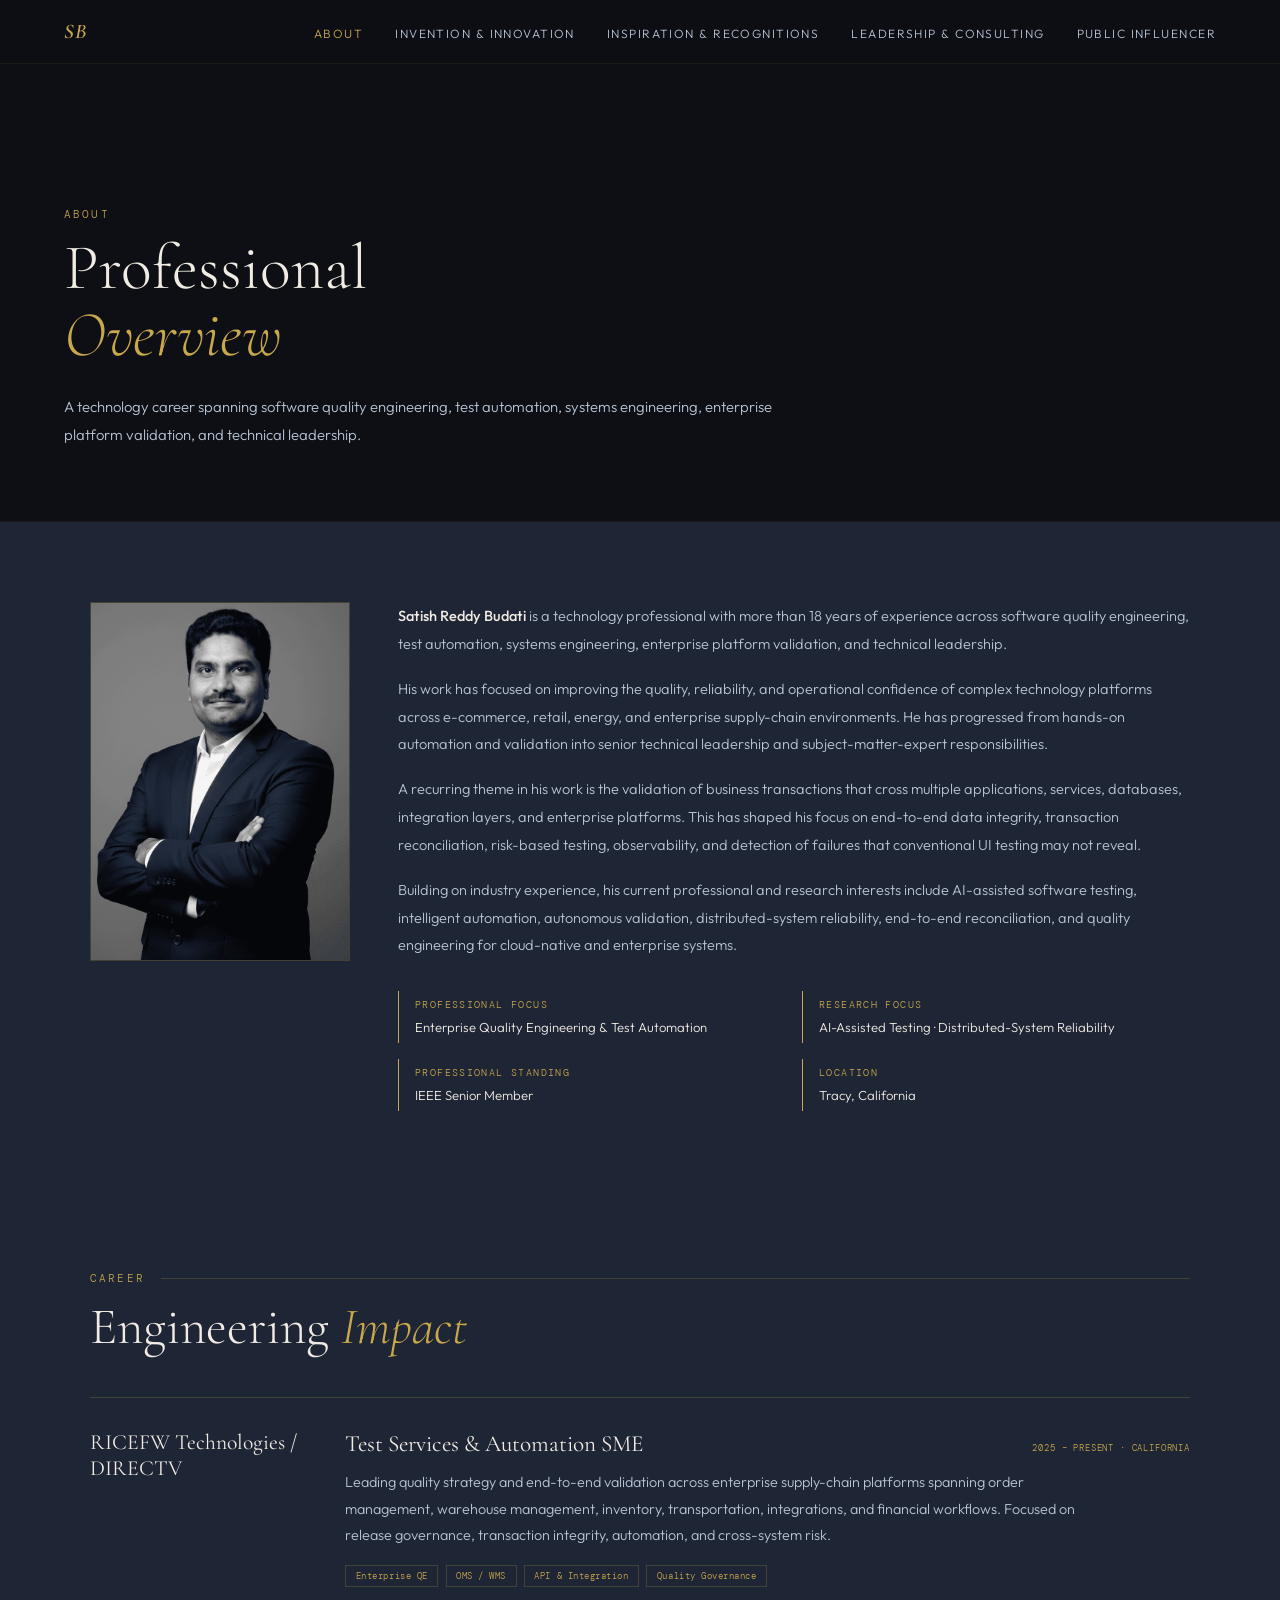
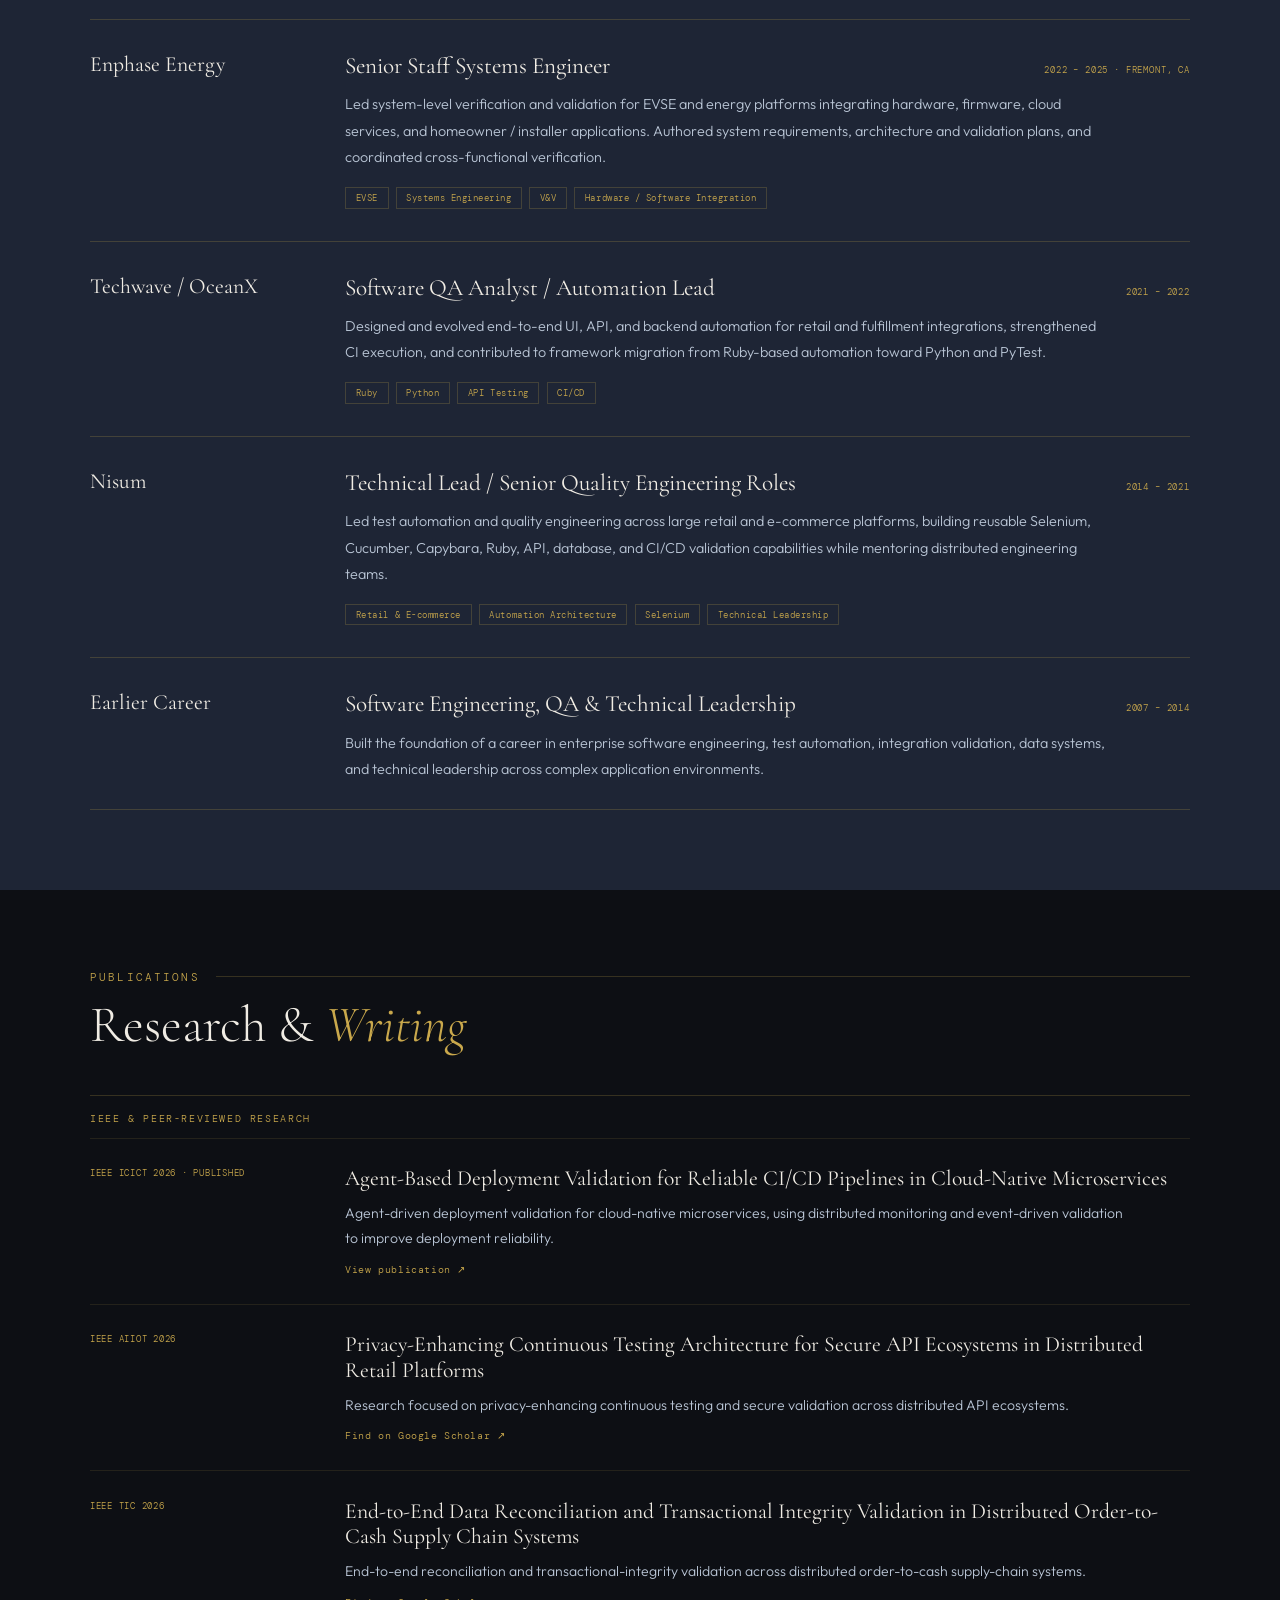
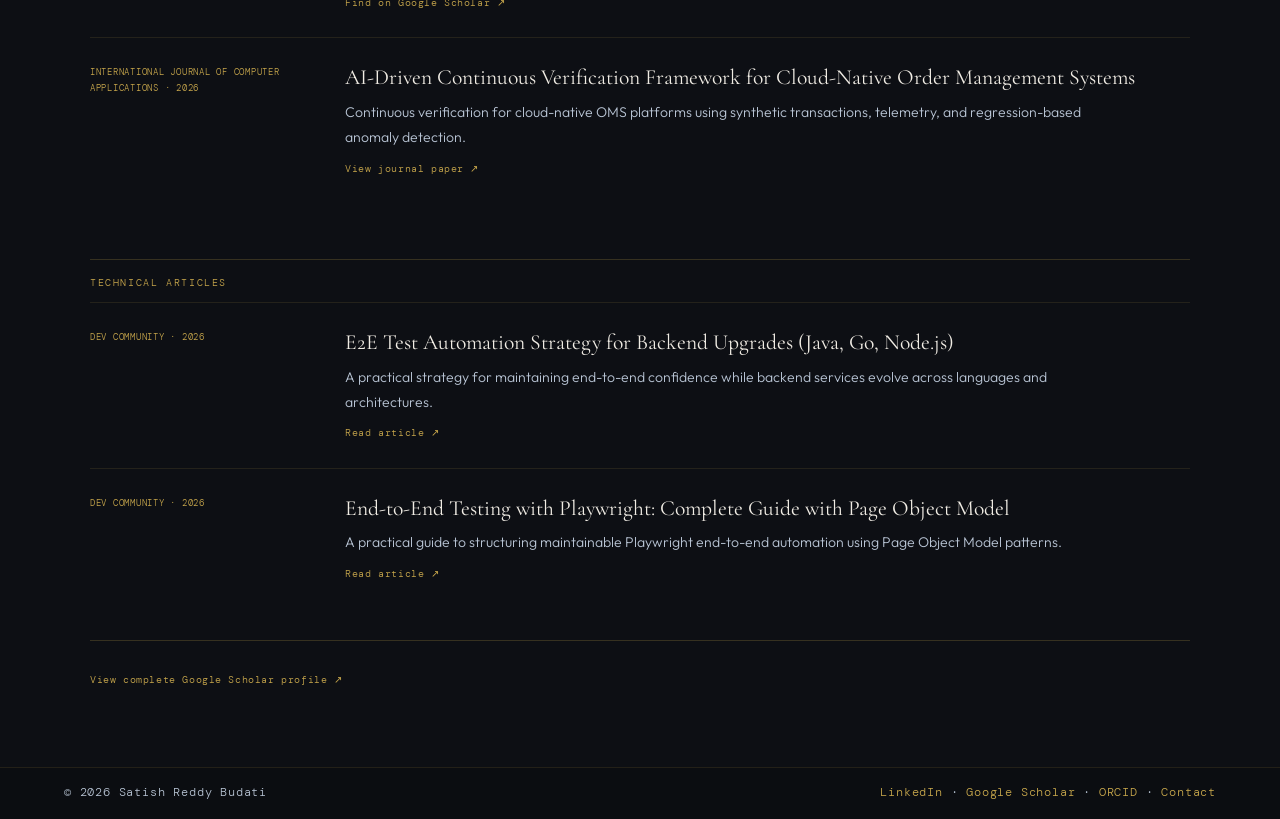
==== commit 20e05d59: "Add files via upload" ====
--- a/about.html
+++ b/about.html
@@ -1,7 +1,11 @@
 <!doctype html><html lang="en"><head><meta charset="utf-8"><meta name="viewport" content="width=device-width,initial-scale=1,viewport-fit=cover"><title>About | Satish Reddy Budati</title><meta name="description" content="Professional evidence portfolio of Satish Reddy Budati."><link rel="stylesheet" href="assets/styles.css"></head><body><nav class="site-nav">
   <a href="index.html" class="nav-logo" aria-label="Satish Reddy Budati home">SB</a>
   <ul class="nav-links">
-    <li><a class="active" href="about.html">About</a></li><li><a href="innovation.html">Invention & Innovation</a></li><li><a href="leadership-consulting.html">Leadership & Consulting</a></li><li><a href="inspiration-recognition.html">Inspiration & Recognitions</a></li><li><a href="public-influencer.html">Public Influencer</a></li>
+    <li><a class="active" href="about.html">About</a></li>
+    <li><a href="innovation.html">Invention & Innovation</a></li>
+    <li><a href="inspiration-recognition.html">Inspiration & Recognitions</a></li>
+    <li><a href="leadership-consulting.html">Leadership & Consulting</a></li>
+    <li><a href="public-influencer.html">Public Influencer</a></li>
   </ul>
   <button class="hamburger" aria-label="Open menu" onclick="document.getElementById('mnav').classList.add('open')">
     <span></span><span></span><span></span>
@@ -9,7 +13,11 @@
 </nav>
 <div class="mobile-nav" id="mnav">
   <button class="mobile-close" aria-label="Close menu" onclick="document.getElementById('mnav').classList.remove('open')">✕</button>
-  <a href="about.html">About</a><a href="innovation.html">Invention & Innovation</a><a href="leadership-consulting.html">Leadership & Consulting</a><a href="inspiration-recognition.html">Inspiration & Recognitions</a><a href="public-influencer.html">Public Influencer</a>
+  <a href="about.html">About</a>
+  <a href="innovation.html">Invention & Innovation</a>
+  <a href="inspiration-recognition.html">Inspiration & Recognitions</a>
+  <a href="leadership-consulting.html">Leadership & Consulting</a>
+  <a href="public-influencer.html">Public Influencer</a>
 </div><section class="page-hero"><div class="page-hero-inner"><div class="kicker">About</div><h1 class="page-title">Professional<br/><em>Overview</em></h1><p class="page-intro">A technology career spanning software quality engineering, test automation, systems engineering, enterprise platform validation, and technical leadership.</p></div></section>
 <section class="section alt"><div class="si"><div class="about-grid"><div><img class="portrait" src="assets/satish-about.png" alt="Satish Reddy Budati"></div><div class="about-copy"><p><strong>Satish Reddy Budati</strong> is a technology professional with more than 18 years of experience across software quality engineering, test automation, systems engineering, enterprise platform validation, and technical leadership.</p><p>His work has focused on improving the quality, reliability, and operational confidence of complex technology platforms across e-commerce, retail, energy, and enterprise supply-chain environments. He has progressed from hands-on automation and validation into senior technical leadership and subject-matter-expert responsibilities.</p><p>A recurring theme in his work is the validation of business transactions that cross multiple applications, services, databases, integration layers, and enterprise platforms. This has shaped his focus on end-to-end data integrity, transaction reconciliation, risk-based testing, observability, and detection of failures that conventional UI testing may not reveal.</p><p>Building on industry experience, his current professional and research interests include AI-assisted software testing, intelligent automation, autonomous validation, distributed-system reliability, end-to-end reconciliation, and quality engineering for cloud-native and enterprise systems.</p><div class="highlights"><div class="hl"><small>Professional Focus</small><span>Enterprise Quality Engineering &amp; Test Automation</span></div><div class="hl"><small>Research Focus</small><span>AI-Assisted Testing · Distributed-System Reliability</span></div><div class="hl"><small>Professional Standing</small><span>IEEE Senior Member</span></div><div class="hl"><small>Location</small><span>Tracy, California</span></div></div></div></div></div></section>
 
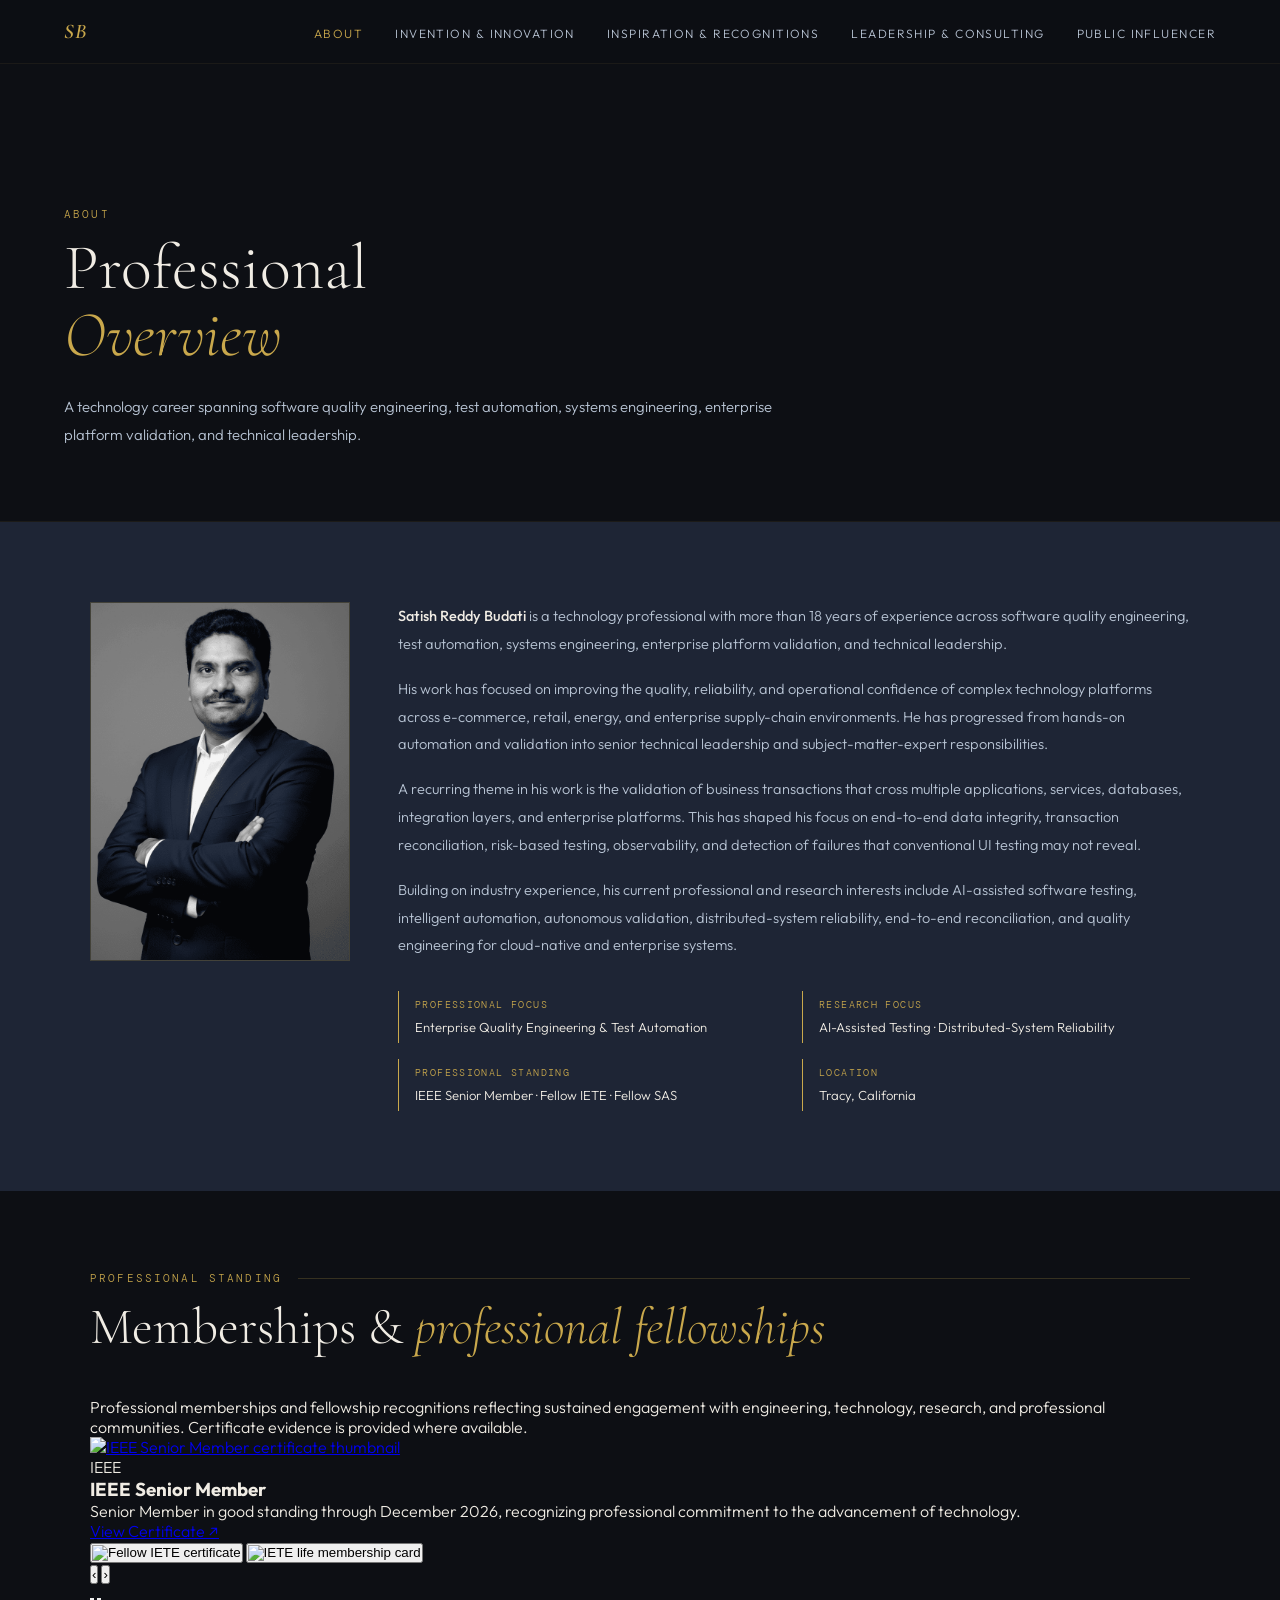
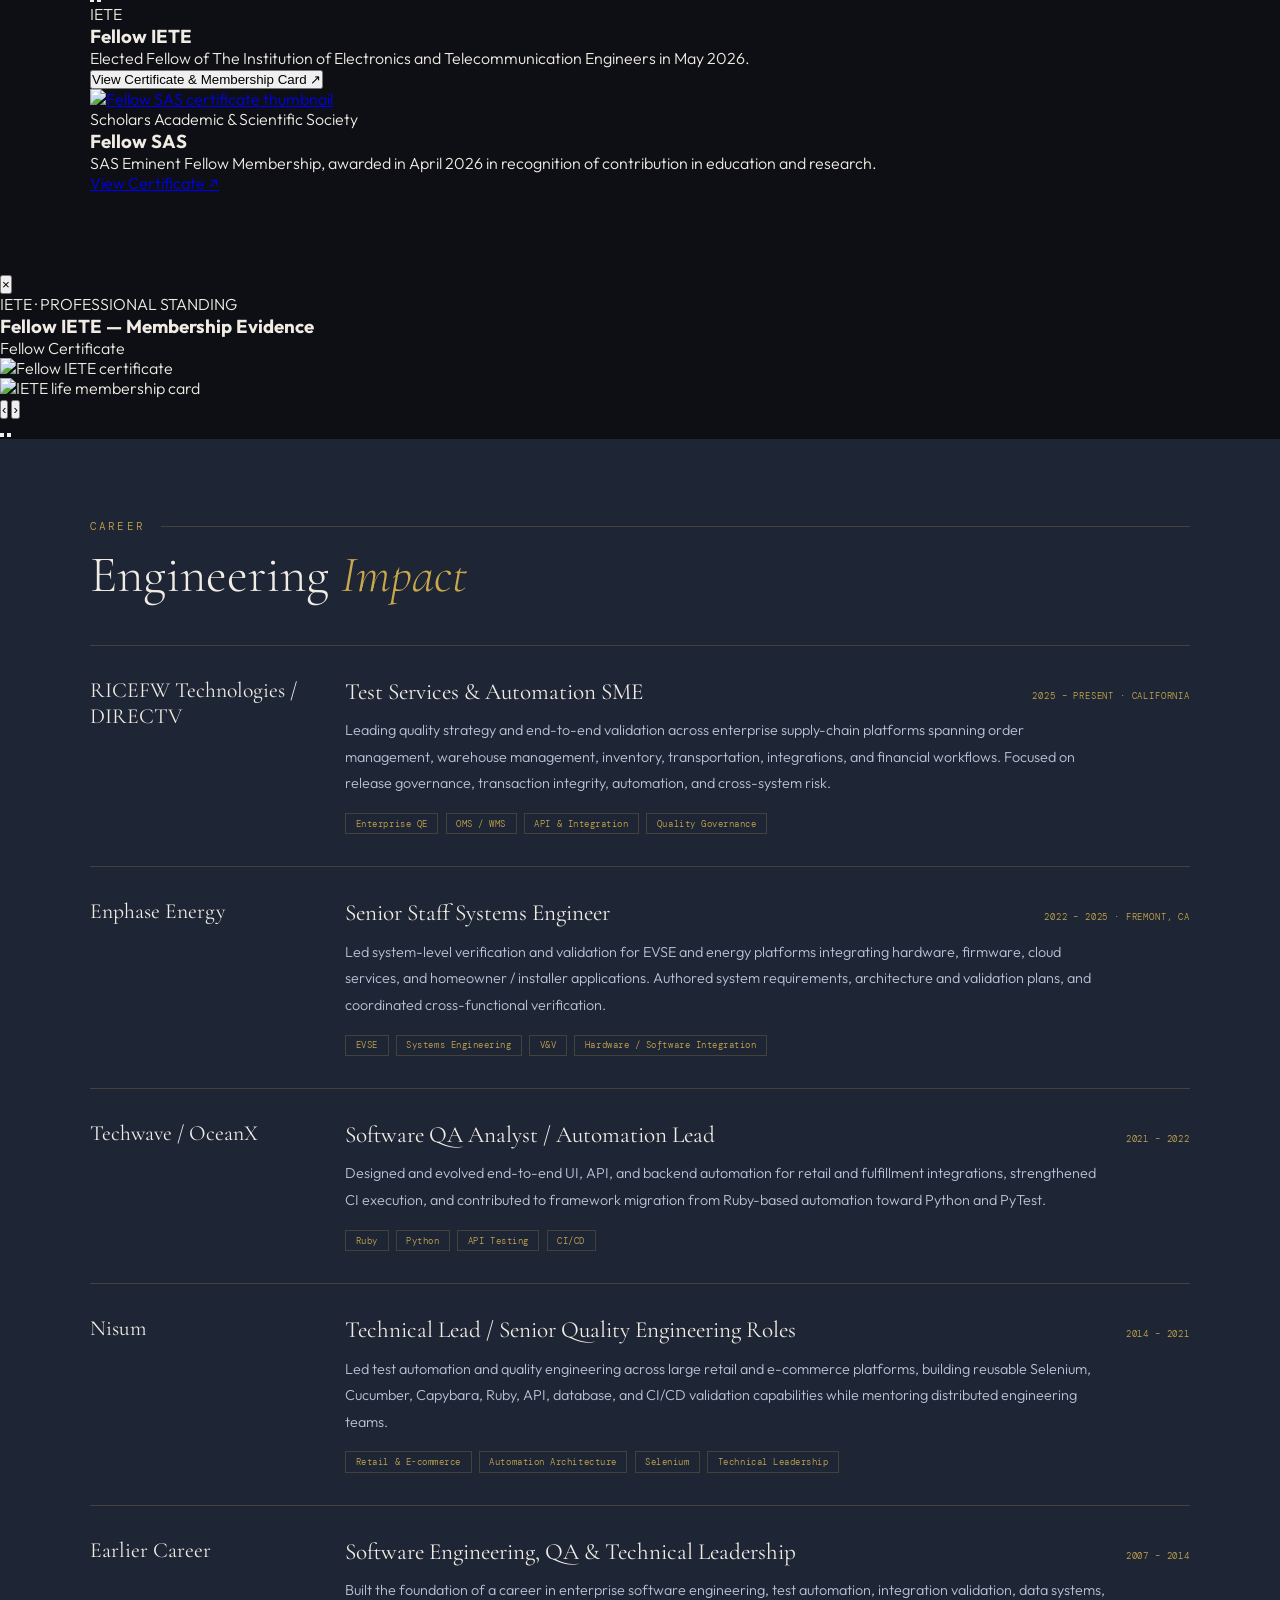
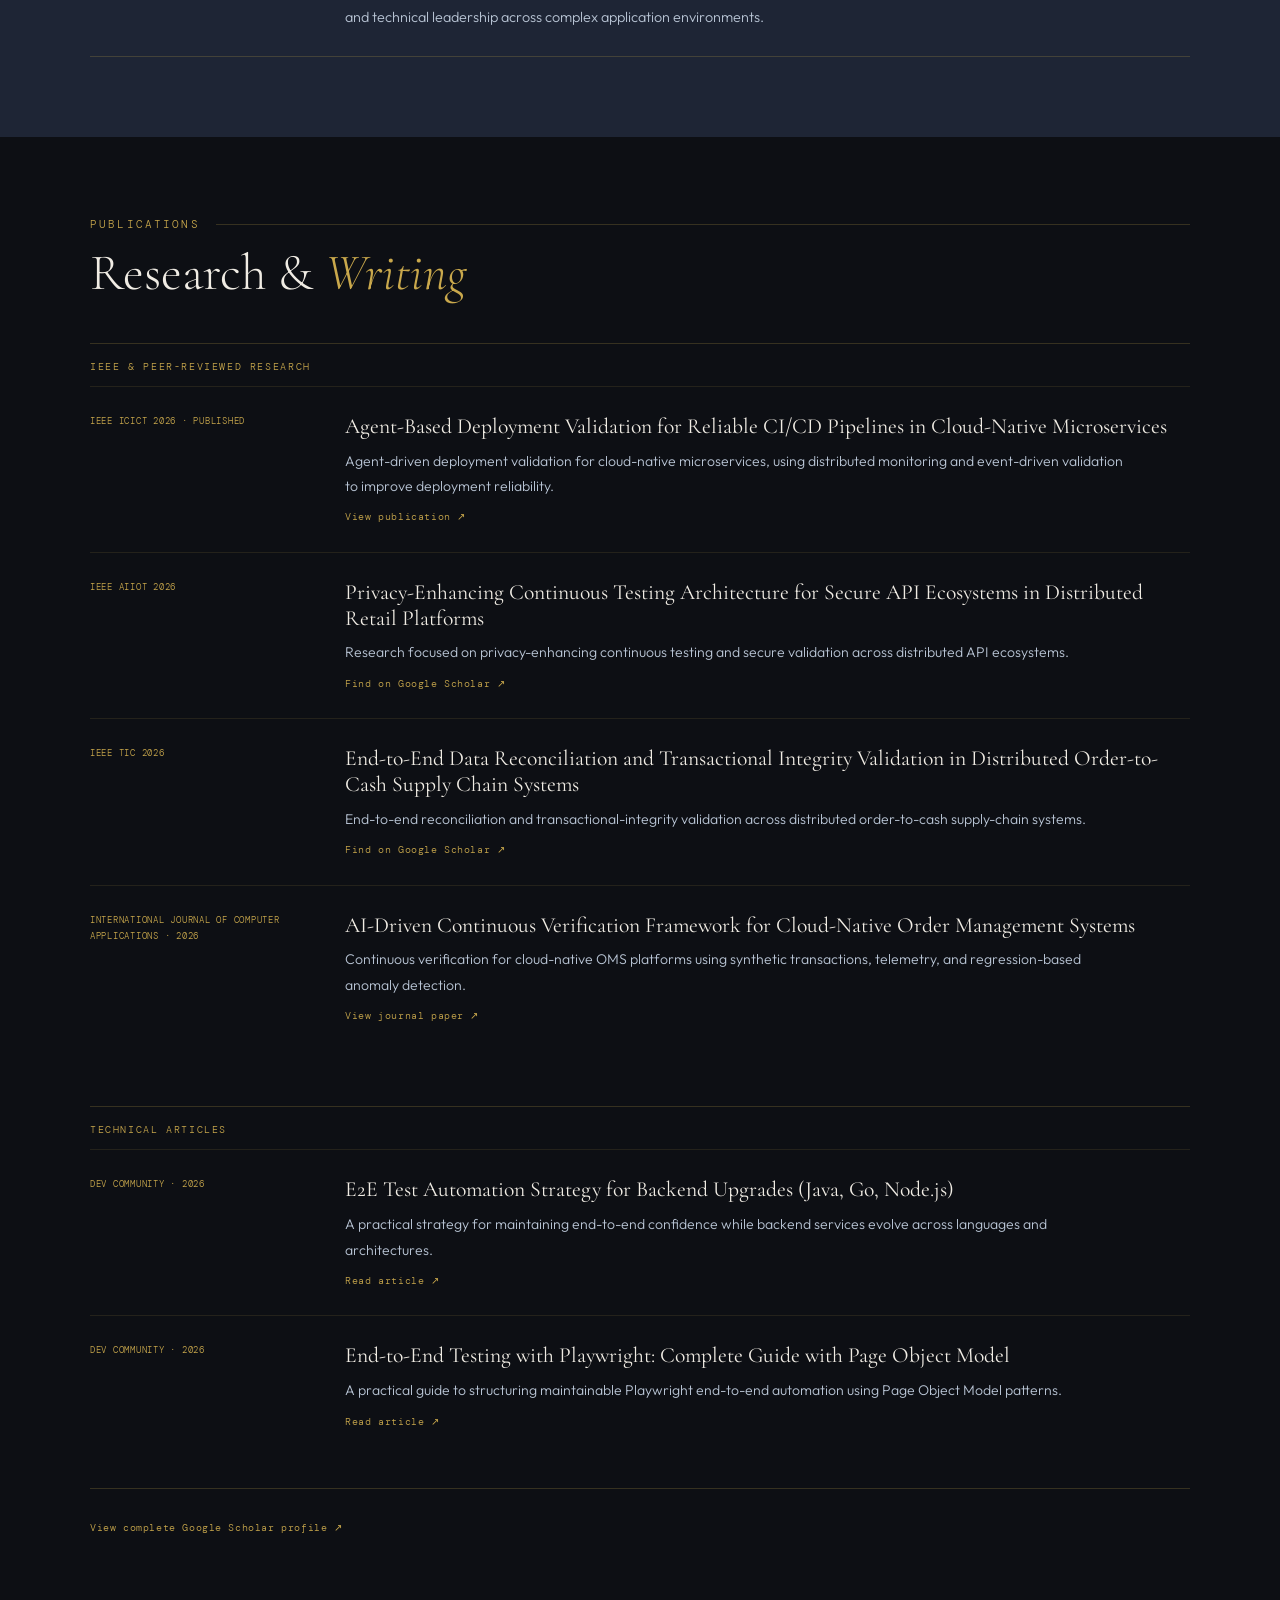
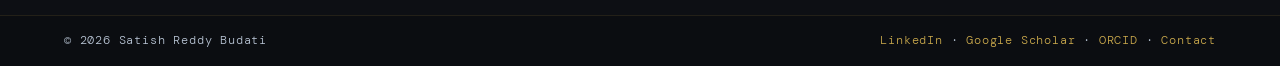
==== commit cf3319fa: "Add files via upload" ====
--- a/about.html
+++ b/about.html
@@ -19,7 +19,85 @@
   <a href="leadership-consulting.html">Leadership & Consulting</a>
   <a href="public-influencer.html">Public Influencer</a>
 </div><section class="page-hero"><div class="page-hero-inner"><div class="kicker">About</div><h1 class="page-title">Professional<br/><em>Overview</em></h1><p class="page-intro">A technology career spanning software quality engineering, test automation, systems engineering, enterprise platform validation, and technical leadership.</p></div></section>
-<section class="section alt"><div class="si"><div class="about-grid"><div><img class="portrait" src="assets/satish-about.png" alt="Satish Reddy Budati"></div><div class="about-copy"><p><strong>Satish Reddy Budati</strong> is a technology professional with more than 18 years of experience across software quality engineering, test automation, systems engineering, enterprise platform validation, and technical leadership.</p><p>His work has focused on improving the quality, reliability, and operational confidence of complex technology platforms across e-commerce, retail, energy, and enterprise supply-chain environments. He has progressed from hands-on automation and validation into senior technical leadership and subject-matter-expert responsibilities.</p><p>A recurring theme in his work is the validation of business transactions that cross multiple applications, services, databases, integration layers, and enterprise platforms. This has shaped his focus on end-to-end data integrity, transaction reconciliation, risk-based testing, observability, and detection of failures that conventional UI testing may not reveal.</p><p>Building on industry experience, his current professional and research interests include AI-assisted software testing, intelligent automation, autonomous validation, distributed-system reliability, end-to-end reconciliation, and quality engineering for cloud-native and enterprise systems.</p><div class="highlights"><div class="hl"><small>Professional Focus</small><span>Enterprise Quality Engineering &amp; Test Automation</span></div><div class="hl"><small>Research Focus</small><span>AI-Assisted Testing · Distributed-System Reliability</span></div><div class="hl"><small>Professional Standing</small><span>IEEE Senior Member</span></div><div class="hl"><small>Location</small><span>Tracy, California</span></div></div></div></div></div></section>
+<section class="section alt"><div class="si"><div class="about-grid"><div><img class="portrait" src="assets/satish-about.png" alt="Satish Reddy Budati"></div><div class="about-copy"><p><strong>Satish Reddy Budati</strong> is a technology professional with more than 18 years of experience across software quality engineering, test automation, systems engineering, enterprise platform validation, and technical leadership.</p><p>His work has focused on improving the quality, reliability, and operational confidence of complex technology platforms across e-commerce, retail, energy, and enterprise supply-chain environments. He has progressed from hands-on automation and validation into senior technical leadership and subject-matter-expert responsibilities.</p><p>A recurring theme in his work is the validation of business transactions that cross multiple applications, services, databases, integration layers, and enterprise platforms. This has shaped his focus on end-to-end data integrity, transaction reconciliation, risk-based testing, observability, and detection of failures that conventional UI testing may not reveal.</p><p>Building on industry experience, his current professional and research interests include AI-assisted software testing, intelligent automation, autonomous validation, distributed-system reliability, end-to-end reconciliation, and quality engineering for cloud-native and enterprise systems.</p><div class="highlights"><div class="hl"><small>Professional Focus</small><span>Enterprise Quality Engineering &amp; Test Automation</span></div><div class="hl"><small>Research Focus</small><span>AI-Assisted Testing · Distributed-System Reliability</span></div><div class="hl"><small>Professional Standing</small><span>IEEE Senior Member · Fellow IETE · Fellow SAS</span></div><div class="hl"><small>Location</small><span>Tracy, California</span></div></div></div></div></div></section>
+
+<section class="section professional-standing-section" id="professional-standing">
+  <div class="si">
+    <div class="slabel">Professional Standing</div>
+    <h2 class="stitle">Memberships &amp; <em>professional fellowships</em></h2>
+    <p class="standing-intro">Professional memberships and fellowship recognitions reflecting sustained engagement with engineering, technology, research, and professional communities. Certificate evidence is provided where available.</p>
+    <div class="standing-grid">
+      <article class="standing-card">
+        <a class="standing-cert" href="assets/memberships/ieee-senior-member.pdf" target="_blank" rel="noopener"><img src="assets/memberships/thumb/ieee-senior-member.jpg" alt="IEEE Senior Member certificate thumbnail" loading="lazy"></a>
+        <div class="standing-copy"><div class="standing-org">IEEE</div><h3>IEEE Senior Member</h3><p>Senior Member in good standing through December 2026, recognizing professional commitment to the advancement of technology.</p><a href="assets/memberships/ieee-senior-member.pdf" target="_blank" rel="noopener">View Certificate ↗</a></div>
+      </article>
+      
+      
+      <article class="standing-card standing-card-iete">
+        <div class="iete-swiper" data-iete-swiper="thumb">
+          <div class="iete-swiper-viewport">
+            <div class="iete-swiper-track">
+              <button class="iete-slide active" type="button" data-iete-open data-slide-index="0" aria-label="Open Fellow IETE certificate">
+                <img src="assets/memberships/iete/fellow-iete-certificate.jpg" alt="Fellow IETE certificate" loading="lazy">
+              </button>
+              <button class="iete-slide" type="button" data-iete-open data-slide-index="1" aria-label="Open IETE life membership card">
+                <img src="assets/memberships/iete/fellow-iete-membership-card.jpg" alt="IETE life membership card" loading="lazy">
+              </button>
+            </div>
+          </div>
+          <button class="iete-nav iete-prev" type="button" aria-label="Previous IETE image">‹</button>
+          <button class="iete-nav iete-next" type="button" aria-label="Next IETE image">›</button>
+          <div class="iete-pagination" role="tablist" aria-label="IETE evidence pagination">
+            <button class="active" type="button" data-slide-to="0" aria-label="Show Fellow certificate"></button>
+            <button type="button" data-slide-to="1" aria-label="Show membership card"></button>
+          </div>
+        </div>
+        <div class="standing-copy">
+          <div class="standing-org">IETE</div>
+          <h3>Fellow IETE</h3>
+          <p>Elected Fellow of The Institution of Electronics and Telecommunication Engineers in May 2026.</p>
+          <button class="standing-popup-link" type="button" data-iete-open>View Certificate &amp; Membership Card ↗</button>
+        </div>
+      </article>
+      <article class="standing-card">
+        <a class="standing-cert" href="assets/memberships/fellow-sas.pdf" target="_blank" rel="noopener"><img src="assets/memberships/thumb/fellow-sas.jpg" alt="Fellow SAS certificate thumbnail" loading="lazy"></a>
+        <div class="standing-copy"><div class="standing-org">Scholars Academic &amp; Scientific Society</div><h3>Fellow SAS</h3><p>SAS Eminent Fellow Membership, awarded in April 2026 in recognition of contribution in education and research.</p><a href="assets/memberships/fellow-sas.pdf" target="_blank" rel="noopener">View Certificate ↗</a></div>
+      </article>
+    </div>
+  </div>
+</section>
+
+
+
+<div class="membership-modal iete-modal" id="ieteModal" aria-hidden="true" role="dialog" aria-modal="true" aria-labelledby="ieteModalTitle">
+  <div class="membership-modal-backdrop" data-iete-close></div>
+  <div class="membership-modal-panel">
+    <button class="membership-modal-close" type="button" aria-label="Close IETE evidence" data-iete-close>×</button>
+    <div class="membership-modal-head">
+      <div class="standing-org">IETE · PROFESSIONAL STANDING</div>
+      <h3 id="ieteModalTitle">Fellow IETE — Membership Evidence</h3>
+      <p id="ieteModalCaption">Fellow Certificate</p>
+    </div>
+    <div class="iete-modal-swiper" data-iete-swiper="modal">
+      <div class="iete-swiper-viewport">
+        <div class="iete-swiper-track">
+          <div class="iete-slide active">
+            <img src="assets/memberships/iete/fellow-iete-certificate.jpg" alt="Fellow IETE certificate">
+          </div>
+          <div class="iete-slide">
+            <img src="assets/memberships/iete/fellow-iete-membership-card.jpg" alt="IETE life membership card">
+          </div>
+        </div>
+      </div>
+      <button class="iete-nav iete-prev" type="button" aria-label="Previous IETE image">‹</button>
+      <button class="iete-nav iete-next" type="button" aria-label="Next IETE image">›</button>
+      <div class="iete-pagination" role="tablist" aria-label="IETE evidence pagination">
+        <button class="active" type="button" data-slide-to="0" aria-label="Show Fellow certificate"></button>
+        <button type="button" data-slide-to="1" aria-label="Show membership card"></button>
+      </div>
+    </div>
+  </div>
+</div>
 
 <section class="section alt career-section">
   <div class="si">
--- a/assets/styles.css
+++ b/assets/styles.css
@@ -1686,3 +1686,174 @@
     white-space:normal !important;
   }
 }
+
+/* ===== Invention & Innovation — BCS Section A evidence ===== */
+.innovation-hero .page-hero-inner{max-width:1080px}
+.innovation-story{background:#111722}
+.innovation-feature-grid{display:grid;grid-template-columns:minmax(0,1.45fr) minmax(280px,.75fr);gap:clamp(2rem,5vw,5rem);align-items:start;margin-top:2.4rem}
+.innovation-lead{font-family:'Cormorant Garamond',serif;color:var(--paper);font-size:clamp(1.6rem,2.6vw,2.5rem);line-height:1.25;margin:0 0 1.6rem}
+.innovation-proof{border-left:1px solid rgba(201,168,76,.45);padding-left:1.5rem;color:var(--mist);line-height:1.7}.innovation-proof span{display:block;font-family:'DM Mono',monospace;color:var(--gold);font-size:.62rem;letter-spacing:.12em;text-transform:uppercase;margin-bottom:.8rem}.innovation-proof strong{font-weight:400;color:#cbd2df}
+.innovation-charin{background:#0d0f14}.innovation-section-intro{max-width:850px;color:var(--mist);font-size:1rem;line-height:1.75;margin:0 0 2rem}
+.charin-gallery{display:grid;grid-template-columns:1.65fr 1fr;grid-template-rows:1fr 1fr;gap:14px;min-height:560px}.charin-photo{position:relative;border:1px solid rgba(201,168,76,.28);background:#080b10;padding:0;overflow:hidden;cursor:pointer;text-align:left}.charin-photo-main{grid-row:1/3}.charin-photo img{width:100%;height:100%;display:block;object-fit:cover;transition:transform .35s ease,filter .35s ease}.charin-photo:hover img{transform:scale(1.018);filter:brightness(1.08)}.charin-photo span{position:absolute;left:0;right:0;bottom:0;padding:1rem 1.15rem;background:linear-gradient(transparent,rgba(3,5,8,.9));color:var(--paper);font-size:.78rem;letter-spacing:.03em}
+.innovation-links{display:flex;align-items:center;justify-content:space-between;gap:1rem;margin-top:1.15rem}.innovation-links a{color:var(--gold);text-decoration:none}.innovation-links a:hover{text-shadow:0 0 16px rgba(201,168,76,.55)}.innovation-links small{color:#77808e}
+.innovation-award{background:#111722}.award-evidence-grid{display:grid;grid-template-columns:minmax(280px,.72fr) minmax(0,1.28fr);gap:clamp(2rem,5vw,5rem);align-items:center;margin-top:2.3rem}.award-letter{border:1px solid rgba(201,168,76,.32);background:#f3f3f3;padding:.7rem;cursor:pointer}.award-letter img{display:block;width:100%;max-height:600px;object-fit:contain}.award-quote{font-family:'Cormorant Garamond',serif;font-size:clamp(1.65rem,2.8vw,2.65rem);line-height:1.2;color:var(--paper);margin-bottom:1.4rem}.award-copy p{color:var(--mist);line-height:1.75;max-width:720px}
+.innovation-impact{background:#0d0f14}
+.innovation-modal{position:fixed;inset:0;z-index:590;display:none;align-items:center;justify-content:center;padding:1.5rem}.innovation-modal.open{display:flex}.innovation-modal-backdrop{position:absolute;inset:0;background:rgba(2,4,8,.92);backdrop-filter:blur(8px)}.innovation-modal-panel{position:relative;z-index:1;width:min(1180px,96vw);max-height:92vh;overflow:auto;background:#101722;border:1px solid rgba(201,168,76,.38)}.innovation-modal-close{position:absolute;right:.75rem;top:.7rem;z-index:2;width:42px;height:42px;border:1px solid rgba(201,168,76,.4);background:#0a0e14;color:var(--gold);font-size:1.5rem;cursor:pointer}.innovation-modal-image-wrap{display:flex;align-items:center;justify-content:center;background:#070a0f;padding:1rem;min-height:520px}.innovation-modal-image-wrap img{max-width:100%;max-height:78vh;object-fit:contain;background:#fff}.innovation-modal-copy{padding:1rem 1.3rem;border-top:1px solid rgba(201,168,76,.18)}.innovation-modal-kicker{font-family:'DM Mono',monospace;color:var(--gold);font-size:.56rem;letter-spacing:.09em;text-transform:uppercase}.innovation-modal-copy h3{font-family:'Cormorant Garamond',serif;color:var(--paper);font-size:1.75rem;font-weight:400;margin:.35rem 0}.innovation-modal-copy p{color:var(--mist);margin:0}
+@media(max-width:760px){.innovation-feature-grid,.award-evidence-grid{grid-template-columns:1fr}.charin-gallery{grid-template-columns:1fr;grid-template-rows:auto;min-height:0}.charin-photo-main{grid-row:auto}.charin-photo{height:260px}.innovation-links{align-items:flex-start;flex-direction:column}.innovation-modal-image-wrap{min-height:0;padding:3.2rem .6rem .6rem}.innovation-proof{margin-top:.5rem}}
+
+/* Enphase connected-energy application evidence */
+.innovation-ecosystem{background:#0d0f14}
+.ecosystem-gallery{display:grid;grid-template-columns:1fr 1fr;gap:clamp(18px,3vw,34px);align-items:start;margin-top:2rem}
+.ecosystem-shot{position:relative;border:1px solid rgba(201,168,76,.3);background:#080b10;padding:0;overflow:hidden;cursor:pointer;text-align:left;min-height:520px}
+.ecosystem-shot img{display:block;width:100%;height:520px;object-fit:contain;background:#f4f6f9;transition:transform .3s ease,filter .3s ease}
+.ecosystem-shot:hover img{transform:scale(1.012);filter:brightness(1.035)}
+.ecosystem-shot span{display:block;padding:1rem 1.15rem 1.1rem;background:#101722;border-top:1px solid rgba(201,168,76,.18)}
+.ecosystem-shot strong{display:block;font-family:'Cormorant Garamond',serif;color:var(--paper);font-size:1.35rem;font-weight:500;line-height:1.15}
+.ecosystem-shot small{display:block;margin-top:.3rem;color:var(--gold);font-size:.72rem;letter-spacing:.025em}
+.ecosystem-note{max-width:900px;margin:1.25rem 0 0;color:#747e8d;font-size:.78rem;line-height:1.65}
+@media(max-width:760px){.ecosystem-gallery{grid-template-columns:1fr}.ecosystem-shot{min-height:0}.ecosystem-shot img{height:auto;max-height:640px}}
+
+/* Official product reference — Invention & Innovation */
+.ecosystem-product-ref{margin:18px 0 0;text-align:right}.ecosystem-product-ref a{color:var(--gold,#d4aa3d);text-decoration:none;letter-spacing:.02em;transition:color .2s ease,text-shadow .2s ease}.ecosystem-product-ref a:hover,.ecosystem-product-ref a:focus{color:#f1c95b;text-shadow:0 0 12px rgba(212,170,61,.35)}
+
+/* ===== Section B — Inspiring Others / visual evidence ===== */
+.section-intro,.capability-note{max-width:860px;color:var(--mist);font-size:.9rem;line-height:1.75;margin:-.8rem 0 2rem}
+.mentor-grid{display:grid;grid-template-columns:repeat(2,minmax(0,1fr));gap:1.15rem}
+.mentor-card{background:#101620;border:1px solid rgba(201,168,76,.22);min-width:0}
+.evidence-image-button,.academic-image{width:100%;border:0;background:#080d14;padding:.75rem;cursor:pointer}
+.evidence-image-button{height:365px;border-bottom:1px solid rgba(201,168,76,.14)}
+.evidence-image-button img,.academic-image img{width:100%;height:100%;object-fit:contain;display:block}
+.mentor-copy{padding:1.05rem 1.15rem 1.2rem}
+.mentor-meta{color:var(--gold);font-family:'DM Mono',monospace;font-size:.54rem;letter-spacing:.09em;margin-bottom:.55rem}
+.mentor-copy h3,.academic-copy h3{font-family:'Cormorant Garamond',serif;color:var(--paper);font-size:1.55rem;line-height:1.1;font-weight:400;margin:0 0 .45rem}
+.mentor-path{color:#e7e9ed!important;font-size:.86rem!important;line-height:1.45!important;margin:.15rem 0 .65rem!important}
+.mentor-path span{color:var(--gold);padding:0 .2rem}
+.mentor-copy p{color:var(--mist);font-size:.78rem;line-height:1.65;margin:0 0 .75rem}
+.mentor-actions{display:flex;flex-wrap:wrap;gap:.85rem;align-items:center;margin-top:.9rem}
+.mentor-actions a,.text-action{color:var(--gold);text-decoration:none;font-family:'DM Mono',monospace;font-size:.57rem;border:0;background:none;padding:0;cursor:pointer}
+.mentor-actions a:hover,.text-action:hover{text-shadow:0 0 8px rgba(201,168,76,.65)}
+.capability-section{background:#0d131d}
+.capability-strip{display:grid;grid-template-columns:repeat(4,minmax(0,1fr));gap:.8rem;margin-bottom:1.5rem}
+.capability-strip div{border-top:1px solid rgba(201,168,76,.34);padding-top:.8rem}
+.capability-strip strong{display:block;color:var(--paper);font-family:'Cormorant Garamond',serif;font-size:1.12rem;font-weight:400;margin-bottom:.28rem}
+.capability-strip span{color:#9da8b8;font-size:.7rem;line-height:1.55}
+.capability-note{margin:1.2rem 0 0;max-width:920px}
+.academic-influence-section{background:#141b27}
+.academic-grid{display:grid;grid-template-columns:.9fr 1.1fr;gap:1.6rem;align-items:stretch}
+.academic-image{min-height:520px;border:1px solid rgba(201,168,76,.22)}
+.academic-copy{padding:1.1rem .2rem 1rem .5rem}
+.academic-lead{color:var(--mist);font-size:.84rem;line-height:1.65;max-width:650px}
+.academic-points{display:grid;grid-template-columns:repeat(2,minmax(0,1fr));gap:.75rem 1rem;margin-top:1.2rem}
+.academic-points div{border-top:1px solid rgba(201,168,76,.2);padding-top:.7rem}
+.academic-points strong{display:block;color:var(--paper);font-family:'Cormorant Garamond',serif;font-size:1.05rem;font-weight:400;margin-bottom:.2rem}
+.academic-points span{color:#9ba6b5;font-size:.68rem;line-height:1.5}
+.inspire-modal{position:fixed;inset:0;z-index:700;display:none;align-items:center;justify-content:center;padding:1.5rem}
+.inspire-modal.open{display:flex}
+.inspire-modal-backdrop{position:absolute;inset:0;background:rgba(2,4,8,.93);backdrop-filter:blur(8px)}
+.inspire-modal-panel{position:relative;z-index:1;width:min(1180px,96vw);max-height:92vh;overflow:auto;background:#101722;border:1px solid rgba(201,168,76,.38)}
+.inspire-modal-close{position:absolute;right:.75rem;top:.7rem;z-index:2;width:42px;height:42px;border:1px solid rgba(201,168,76,.4);background:#0a0e14;color:var(--gold);font-size:1.5rem;cursor:pointer}
+.inspire-modal-image-wrap{display:flex;align-items:center;justify-content:center;min-height:540px;padding:1rem;background:#070a0f}
+.inspire-modal-image-wrap img{max-width:100%;max-height:78vh;object-fit:contain;background:#fff}
+.inspire-modal-copy{padding:1rem 1.3rem;border-top:1px solid rgba(201,168,76,.18)}
+.inspire-modal-kicker{font-family:'DM Mono',monospace;color:var(--gold);font-size:.56rem;letter-spacing:.09em}
+.inspire-modal-copy h3{color:var(--paper);font-family:'Cormorant Garamond',serif;font-size:1.7rem;font-weight:400;margin:.35rem 0 0}
+@media(max-width:900px){.mentor-grid,.academic-grid{grid-template-columns:1fr}.capability-strip{grid-template-columns:repeat(2,minmax(0,1fr))}.academic-image{min-height:420px}}
+@media(max-width:600px){.capability-strip,.academic-points{grid-template-columns:1fr}.evidence-image-button{height:300px}.academic-image{min-height:340px}.inspire-modal-image-wrap{min-height:0;padding:3.2rem .6rem .6rem}}
+
+.oceanx-impact{margin-top:1.5rem;padding:1.25rem 1.35rem 1.35rem;border-top:1px solid rgba(201,168,76,.34);background:rgba(8,13,20,.45)}
+.impact-label{color:var(--gold);font-family:'DM Mono',monospace;font-size:.56rem;letter-spacing:.11em;text-transform:uppercase;margin-bottom:.85rem}
+.impact-metrics{display:grid;grid-template-columns:repeat(2,minmax(0,1fr));gap:.85rem;margin-bottom:1rem}
+.impact-metric{padding:.9rem 1rem;border:1px solid rgba(201,168,76,.22);background:#0b111a}
+.impact-metric strong{display:block;color:var(--gold);font-family:'Cormorant Garamond',serif;font-size:2.25rem;line-height:1;font-weight:500}
+.impact-metric strong span{font-size:1.35rem}
+.impact-metric small{display:block;margin-top:.45rem;color:#d8dde5;font-family:'DM Mono',monospace;font-size:.56rem;letter-spacing:.07em;text-transform:uppercase}
+.impact-copy,.impact-sustainability{max-width:900px;color:var(--mist);font-size:.78rem;line-height:1.7;margin:.65rem 0 0}
+.impact-copy strong{color:#eef0f3;font-weight:500}.impact-sustainability{color:#9da8b8}
+@media(max-width:600px){.impact-metrics{grid-template-columns:1fr}.impact-metric strong{font-size:2rem}}
+
+/* Nisum 14-year journey */
+.nisum-journey-section{background:#0b0f15}
+.nisum-journey-intro{max-width:980px;color:var(--mist);font-size:.88rem;line-height:1.75;margin:-.5rem 0 2rem}
+.nisum-timeline{display:grid;grid-template-columns:1fr auto 1fr auto 1fr;gap:1rem;align-items:stretch;margin:1.6rem 0 2rem}
+.nisum-stop{border-top:1px solid rgba(201,168,76,.34);padding:1rem .2rem .4rem}
+.nisum-location{display:block;color:var(--gold);font-family:'DM Mono',monospace;font-size:.56rem;letter-spacing:.1em;margin-bottom:.55rem}
+.nisum-stop h3{font-family:'Cormorant Garamond',serif;color:var(--paper);font-weight:400;font-size:1.3rem;margin:0 0 .45rem}
+.nisum-stop p{color:#9da8b8;font-size:.72rem;line-height:1.6;margin:0}
+.nisum-arrow{display:flex;align-items:center;color:var(--gold);font-size:1.35rem;padding-top:.6rem}
+.nisum-recognition-block{display:grid;grid-template-columns:minmax(300px,.85fr) 1.15fr;gap:2rem;align-items:center;border-top:1px solid rgba(201,168,76,.18);padding-top:1.8rem}
+.nisum-cert-link{display:block;background:#080d14;border:1px solid rgba(201,168,76,.22);padding:.7rem}
+.nisum-cert-link img{display:block;width:100%;height:360px;object-fit:contain;background:#fff}
+.nisum-recognition-copy h3{font-family:'Cormorant Garamond',serif;color:var(--paper);font-size:1.55rem;font-weight:400;line-height:1.15;margin:.2rem 0 .5rem}
+.nisum-recognition-copy p{color:var(--mist);font-size:.78rem;line-height:1.65;max-width:720px}
+.nisum-external-links{display:flex;flex-wrap:wrap;gap:1rem;margin-top:.85rem}
+.nisum-external-links a{color:var(--gold);font-family:'DM Mono',monospace;font-size:.56rem;text-decoration:none}
+.nisum-external-links a:hover{text-shadow:0 0 8px rgba(201,168,76,.6)}
+@media(max-width:900px){
+  .nisum-timeline{grid-template-columns:1fr}
+  .nisum-arrow{display:none}
+  .nisum-recognition-block{grid-template-columns:1fr}
+}
+@media(max-width:600px){
+  .nisum-cert-link img{height:280px}
+}
+
+/* Leadership & consulting evolution */
+.consulting-evolution-section{background:#090d13}
+.consulting-evolution-intro{max-width:980px;color:var(--mist);font-size:.88rem;line-height:1.75;margin:-.45rem 0 2rem}
+.consulting-evolution-grid{display:grid;grid-template-columns:repeat(2,minmax(0,1fr));gap:1rem}
+.consulting-stage{position:relative;padding:1.35rem 1.4rem 1.25rem;border:1px solid rgba(201,168,76,.20);background:rgba(8,12,18,.72);min-height:255px}
+.consulting-stage:before{content:"";position:absolute;left:-1px;top:-1px;width:46px;height:1px;background:var(--gold)}
+.consulting-stage-kicker{font-family:'DM Mono',monospace;color:var(--gold);font-size:.55rem;letter-spacing:.11em;margin-bottom:.7rem}
+.consulting-stage h3{font-family:'Cormorant Garamond',serif;color:var(--paper);font-size:1.45rem;font-weight:400;line-height:1.12;margin:0 0 .65rem}
+.consulting-stage p{color:#a6b0bf;font-size:.75rem;line-height:1.65;margin:0 0 .85rem}
+.consulting-stage-focus{color:var(--gold);font-family:'DM Mono',monospace;font-size:.55rem;line-height:1.6;letter-spacing:.035em;margin-top:auto}
+.consulting-stage-current{border-color:rgba(201,168,76,.42);background:linear-gradient(145deg,rgba(201,168,76,.055),rgba(8,12,18,.76))}
+.consulting-impact-callout{display:grid;grid-template-columns:auto 1fr auto 1fr;gap:.3rem .55rem;align-items:baseline;margin:.9rem 0 .45rem;padding:.7rem 0;border-top:1px solid rgba(201,168,76,.15);border-bottom:1px solid rgba(201,168,76,.15)}
+.consulting-impact-callout strong{font-family:'Cormorant Garamond',serif;color:var(--gold);font-size:1.4rem;font-weight:500}
+.consulting-impact-callout span{color:#a6b0bf;font-size:.62rem;line-height:1.3}
+.consulting-stage .consulting-metric-note{font-size:.56rem;color:#778291;margin:0;font-style:italic}
+@media(max-width:850px){
+  .consulting-evolution-grid{grid-template-columns:1fr}
+  .consulting-stage{min-height:auto}
+}
+@media(max-width:520px){
+  .consulting-impact-callout{grid-template-columns:auto 1fr}
+}
+
+/* Company progress + collapsible media context */
+.consulting-journey-media .section-lead{max-width:980px}
+.company-progress-item .tbody{padding-bottom:1.2rem}
+.progress-strip{display:grid;grid-template-columns:repeat(3,minmax(0,1fr));gap:.65rem;margin:1rem 0 .8rem}
+.progress-strip>div{padding:.75rem .8rem;border:1px solid rgba(201,168,76,.18);background:rgba(8,12,18,.58)}
+.progress-strip strong{display:block;color:var(--gold);font-family:'Cormorant Garamond',serif;font-size:1.5rem;font-weight:500;line-height:1.05}
+.progress-strip span{display:block;color:#9fa9b8;font-size:.58rem;line-height:1.45;margin-top:.3rem}
+.media-details{margin-top:.8rem;border-top:1px solid rgba(201,168,76,.18);border-bottom:1px solid rgba(201,168,76,.12)}
+.media-details summary{list-style:none;cursor:pointer;padding:.8rem 0;color:var(--gold);font-family:'DM Mono',monospace;font-size:.58rem;letter-spacing:.07em;text-transform:uppercase;display:flex;justify-content:space-between;align-items:center}
+.media-details summary::-webkit-details-marker{display:none}
+.media-details summary span{font-size:1rem;transition:transform .2s ease}
+.media-details[open] summary span{transform:rotate(45deg)}
+.media-details-body{padding:.2rem 0 1rem}
+.context-note{padding:.7rem .85rem;border-left:2px solid rgba(201,168,76,.55);background:rgba(201,168,76,.035);color:#aab3c0!important}
+.media-event{display:grid;grid-template-columns:72px 1fr;gap:1rem;padding:.9rem 0;border-bottom:1px solid rgba(255,255,255,.055)}
+.media-event:last-child{border-bottom:0}
+.media-event>span{color:var(--gold);font-family:'DM Mono',monospace;font-size:.56rem;letter-spacing:.08em;padding-top:.2rem}
+.media-event h4{margin:0 0 .3rem;color:#edf0f4;font-family:'Cormorant Garamond',serif;font-size:1.12rem;font-weight:400}
+.media-event p{margin:.2rem 0;color:#9fa9b8;font-size:.7rem;line-height:1.6}
+.media-event .evidence-links{margin-top:.45rem}
+@media(max-width:720px){
+ .progress-strip{grid-template-columns:1fr}
+ .media-event{grid-template-columns:1fr;gap:.25rem}
+}
+
+/* Tenure framing and simplified transformation story */
+.tenure-line{margin:.35rem 0 .55rem;color:var(--gold);font-family:'DM Mono',monospace;font-size:.56rem;letter-spacing:.09em}
+.tenure-context{max-width:940px;padding:.65rem .8rem;border-left:2px solid rgba(201,168,76,.42);background:rgba(201,168,76,.025);color:#aab3c0!important;font-size:.68rem!important;line-height:1.6!important}
+.evolution-simple{padding-top:3.5rem;padding-bottom:3.5rem}
+.evolution-simple .consulting-evolution-intro{max-width:1000px;margin-bottom:1.45rem}
+.evolution-path{display:flex;align-items:center;gap:.8rem;flex-wrap:wrap;padding:1rem 0;border-top:1px solid rgba(201,168,76,.22);border-bottom:1px solid rgba(201,168,76,.12)}
+.evolution-path span{color:var(--gold);font-family:'DM Mono',monospace;font-size:.62rem;letter-spacing:.055em}
+.evolution-path b{color:#687383;font-weight:400}
+@media(max-width:720px){
+ .evolution-path{align-items:flex-start;flex-direction:column;gap:.45rem}
+ .evolution-path b{transform:rotate(90deg);margin-left:.5rem}
+}
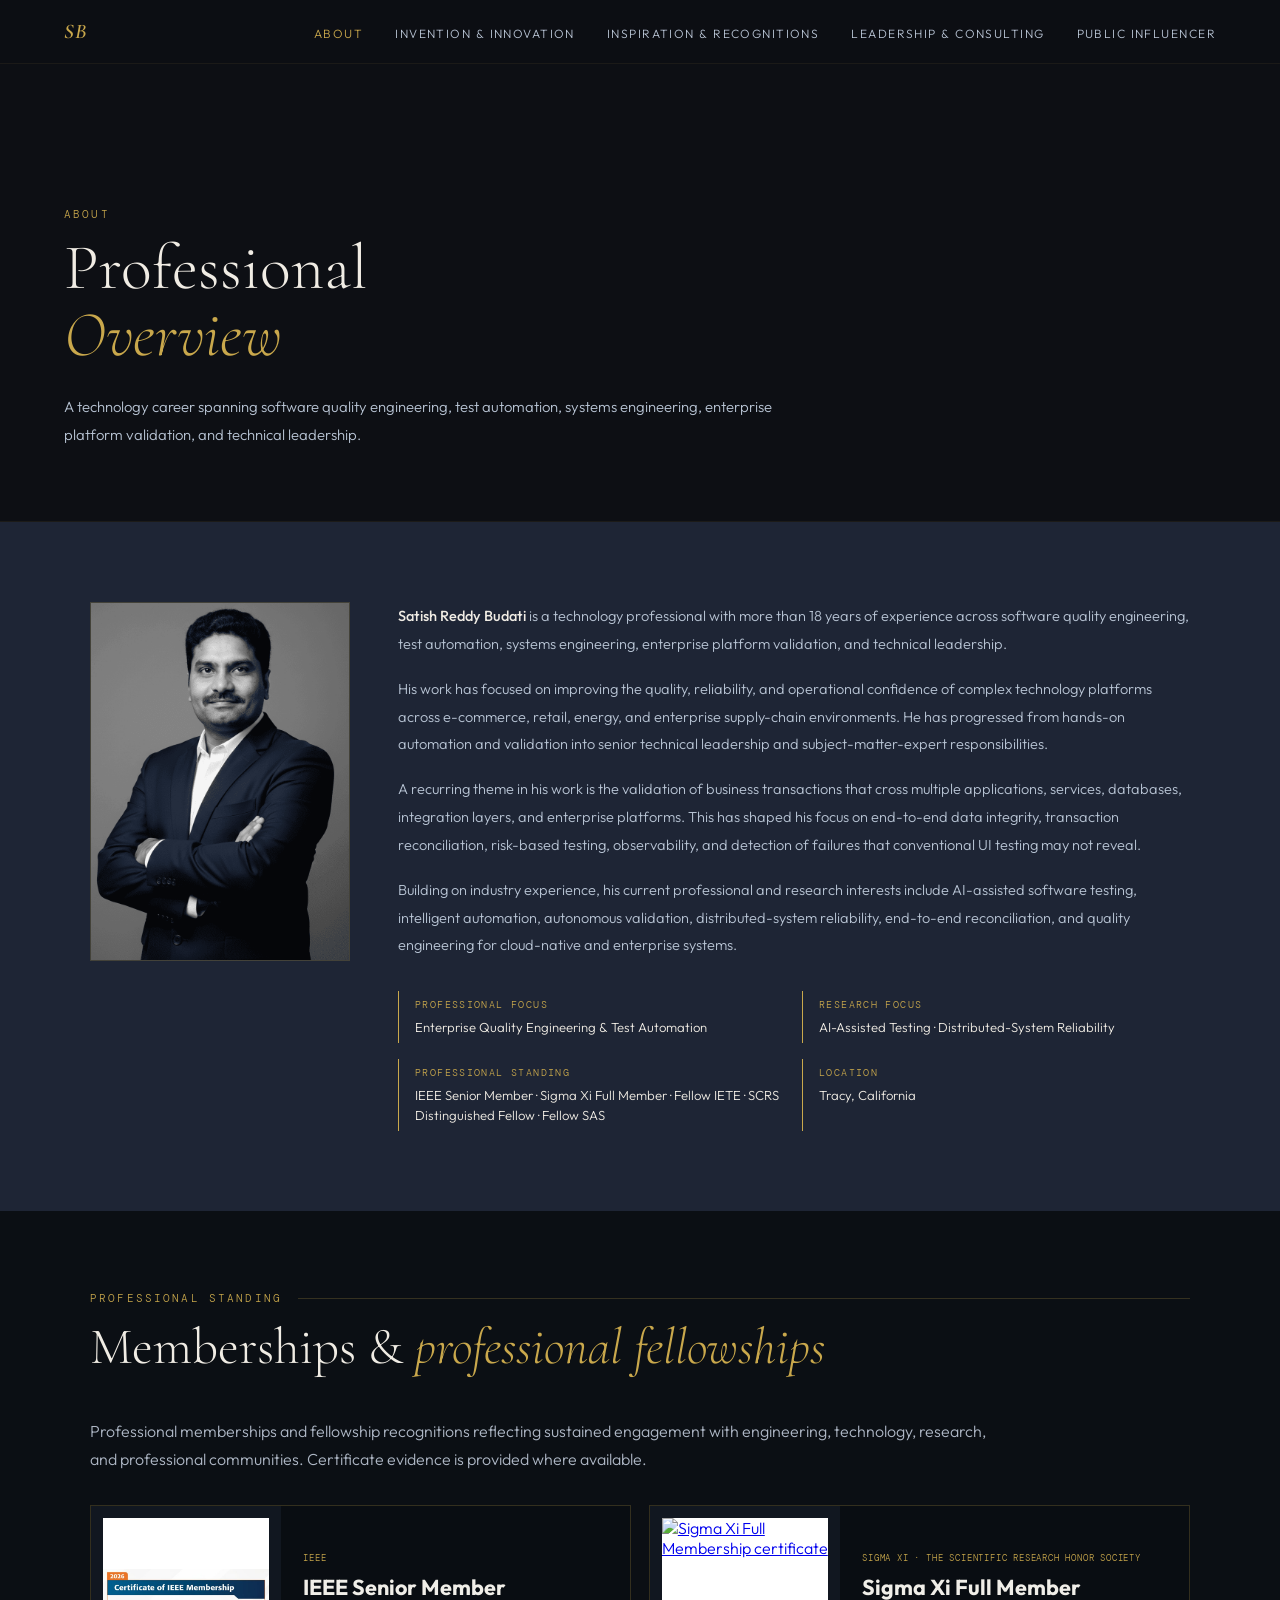
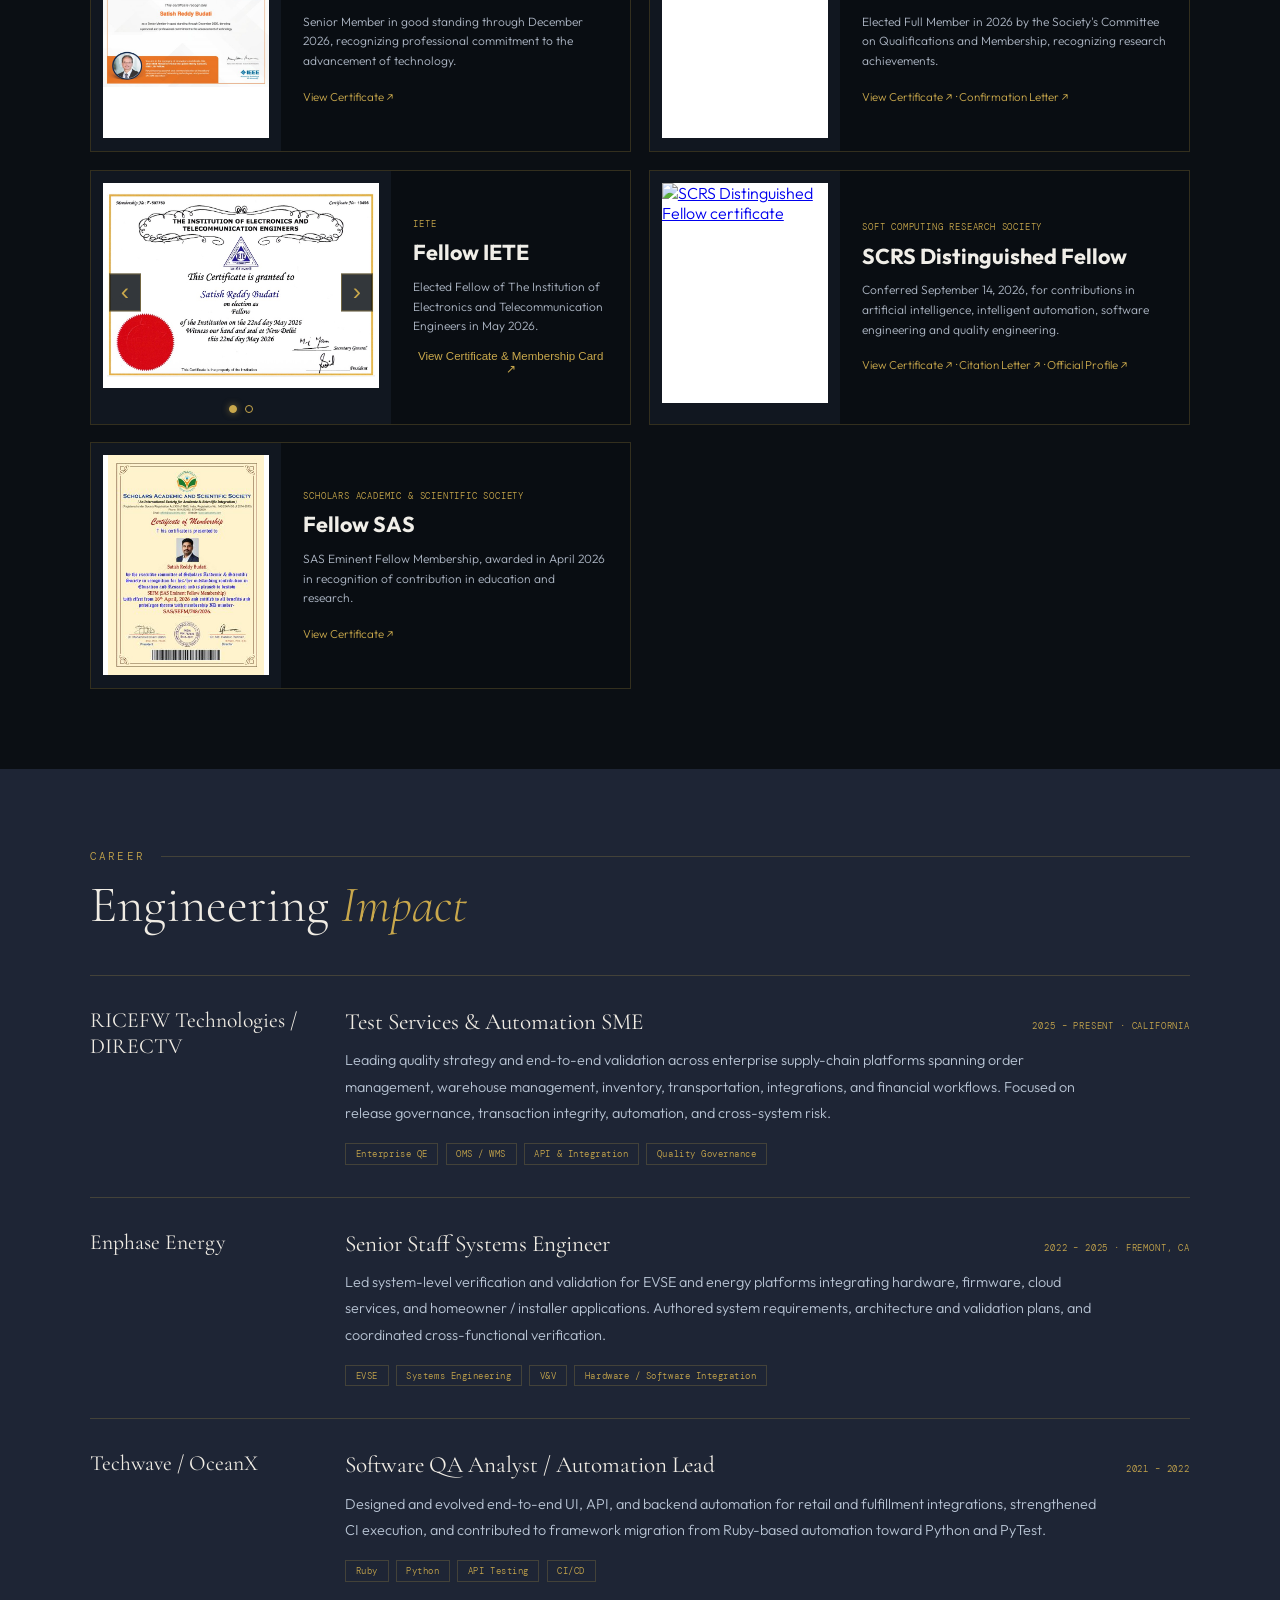
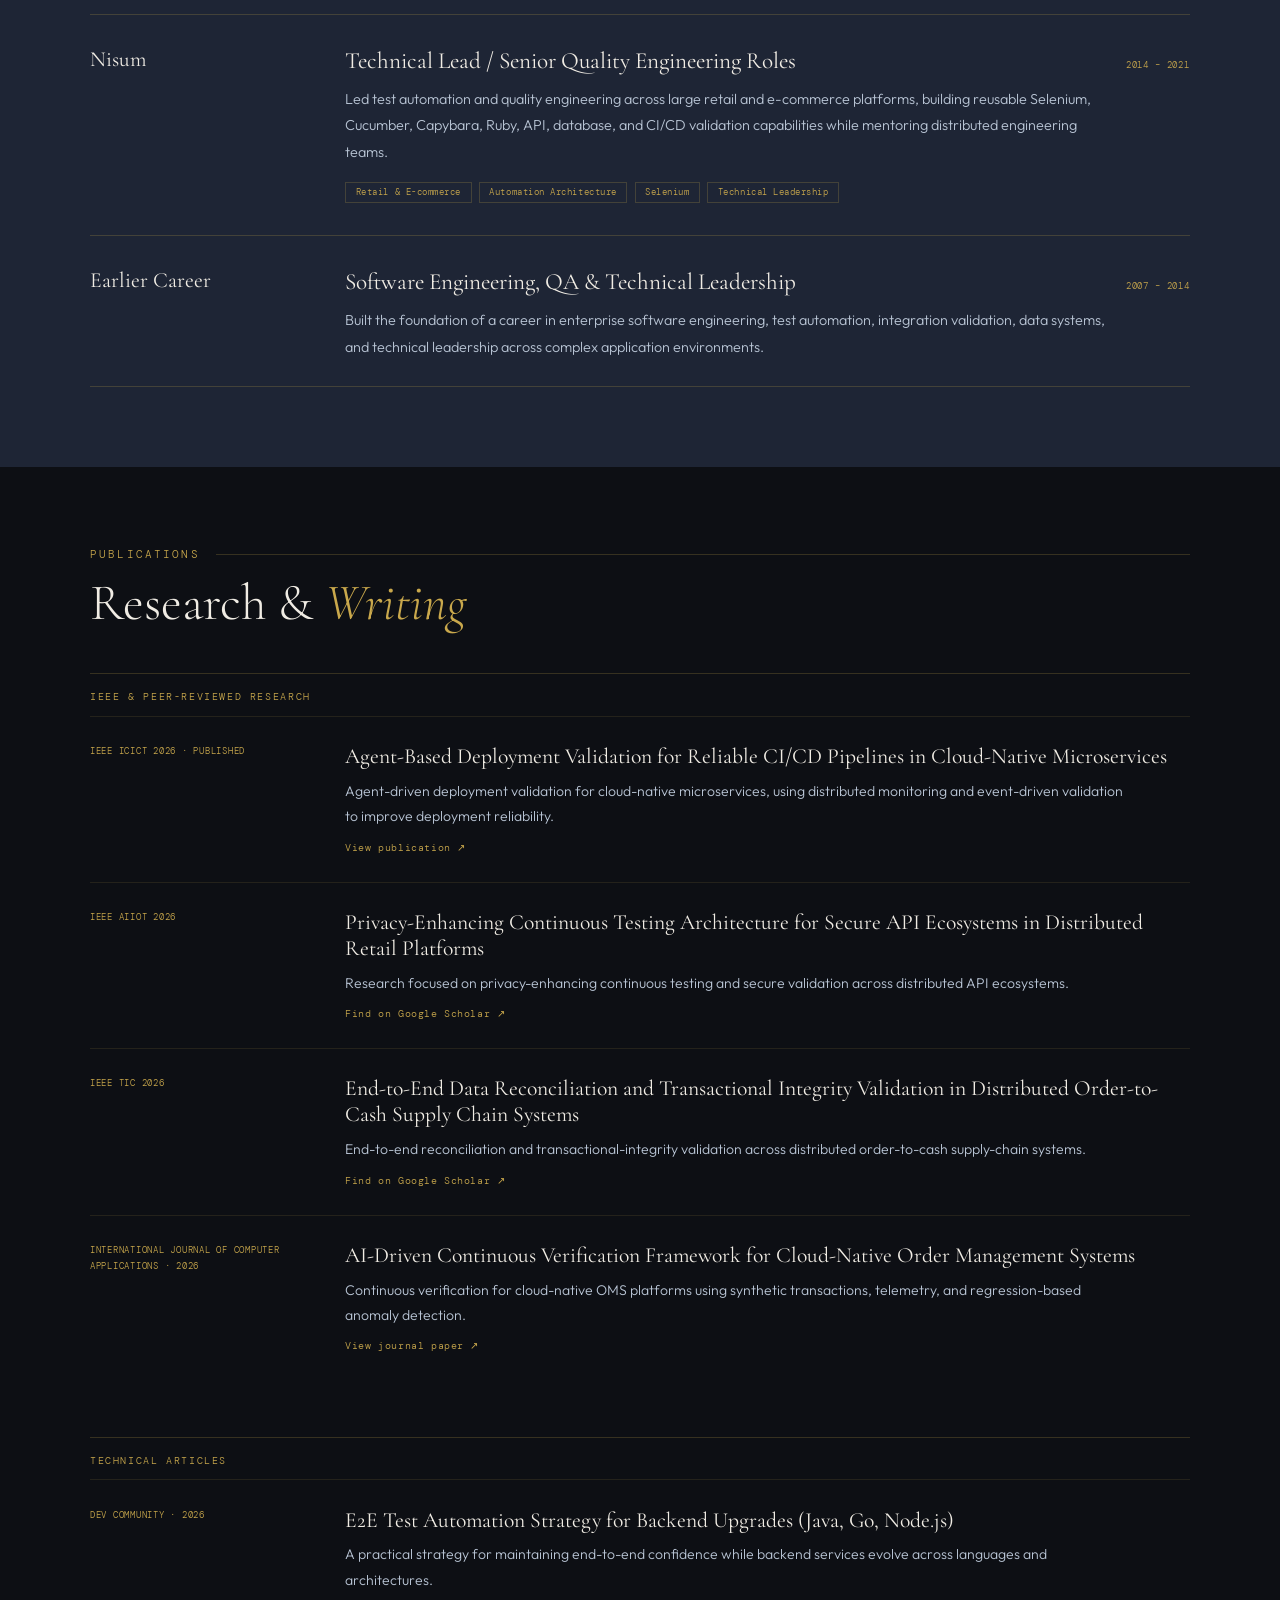
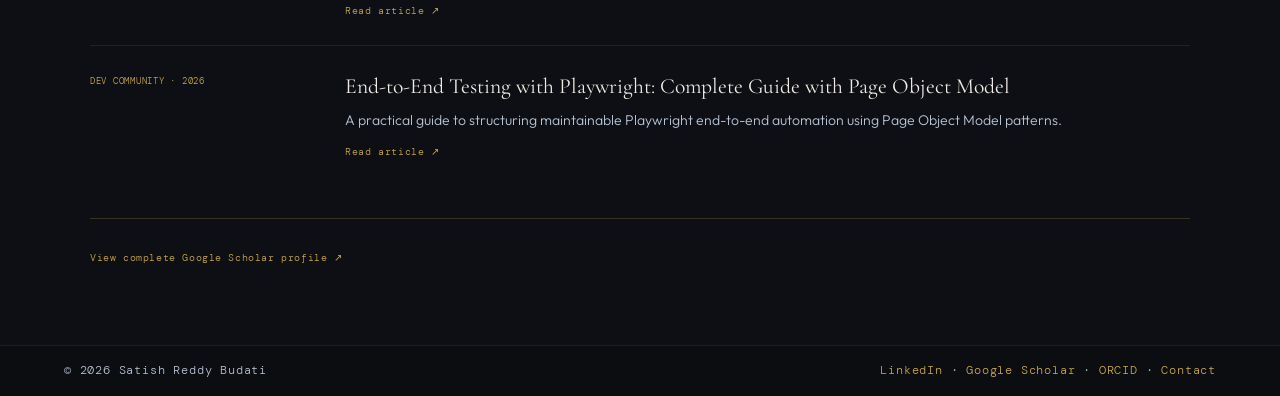
==== commit a85e16f7: "Add files via upload" ====
--- a/about.html
+++ b/about.html
@@ -19,7 +19,7 @@
   <a href="leadership-consulting.html">Leadership & Consulting</a>
   <a href="public-influencer.html">Public Influencer</a>
 </div><section class="page-hero"><div class="page-hero-inner"><div class="kicker">About</div><h1 class="page-title">Professional<br/><em>Overview</em></h1><p class="page-intro">A technology career spanning software quality engineering, test automation, systems engineering, enterprise platform validation, and technical leadership.</p></div></section>
-<section class="section alt"><div class="si"><div class="about-grid"><div><img class="portrait" src="assets/satish-about.png" alt="Satish Reddy Budati"></div><div class="about-copy"><p><strong>Satish Reddy Budati</strong> is a technology professional with more than 18 years of experience across software quality engineering, test automation, systems engineering, enterprise platform validation, and technical leadership.</p><p>His work has focused on improving the quality, reliability, and operational confidence of complex technology platforms across e-commerce, retail, energy, and enterprise supply-chain environments. He has progressed from hands-on automation and validation into senior technical leadership and subject-matter-expert responsibilities.</p><p>A recurring theme in his work is the validation of business transactions that cross multiple applications, services, databases, integration layers, and enterprise platforms. This has shaped his focus on end-to-end data integrity, transaction reconciliation, risk-based testing, observability, and detection of failures that conventional UI testing may not reveal.</p><p>Building on industry experience, his current professional and research interests include AI-assisted software testing, intelligent automation, autonomous validation, distributed-system reliability, end-to-end reconciliation, and quality engineering for cloud-native and enterprise systems.</p><div class="highlights"><div class="hl"><small>Professional Focus</small><span>Enterprise Quality Engineering &amp; Test Automation</span></div><div class="hl"><small>Research Focus</small><span>AI-Assisted Testing · Distributed-System Reliability</span></div><div class="hl"><small>Professional Standing</small><span>IEEE Senior Member · Fellow IETE · Fellow SAS</span></div><div class="hl"><small>Location</small><span>Tracy, California</span></div></div></div></div></div></section>
+<section class="section alt"><div class="si"><div class="about-grid"><div><img class="portrait" src="assets/satish-about.png" alt="Satish Reddy Budati"></div><div class="about-copy"><p><strong>Satish Reddy Budati</strong> is a technology professional with more than 18 years of experience across software quality engineering, test automation, systems engineering, enterprise platform validation, and technical leadership.</p><p>His work has focused on improving the quality, reliability, and operational confidence of complex technology platforms across e-commerce, retail, energy, and enterprise supply-chain environments. He has progressed from hands-on automation and validation into senior technical leadership and subject-matter-expert responsibilities.</p><p>A recurring theme in his work is the validation of business transactions that cross multiple applications, services, databases, integration layers, and enterprise platforms. This has shaped his focus on end-to-end data integrity, transaction reconciliation, risk-based testing, observability, and detection of failures that conventional UI testing may not reveal.</p><p>Building on industry experience, his current professional and research interests include AI-assisted software testing, intelligent automation, autonomous validation, distributed-system reliability, end-to-end reconciliation, and quality engineering for cloud-native and enterprise systems.</p><div class="highlights"><div class="hl"><small>Professional Focus</small><span>Enterprise Quality Engineering &amp; Test Automation</span></div><div class="hl"><small>Research Focus</small><span>AI-Assisted Testing · Distributed-System Reliability</span></div><div class="hl"><small>Professional Standing</small><span>IEEE Senior Member · Sigma Xi Full Member · Fellow IETE · SCRS Distinguished Fellow · Fellow SAS</span></div><div class="hl"><small>Location</small><span>Tracy, California</span></div></div></div></div></div></section>
 
 <section class="section professional-standing-section" id="professional-standing">
   <div class="si">
@@ -27,13 +27,18 @@
     <h2 class="stitle">Memberships &amp; <em>professional fellowships</em></h2>
     <p class="standing-intro">Professional memberships and fellowship recognitions reflecting sustained engagement with engineering, technology, research, and professional communities. Certificate evidence is provided where available.</p>
     <div class="standing-grid">
-      <article class="standing-card">
+<article class="standing-card">
         <a class="standing-cert" href="assets/memberships/ieee-senior-member.pdf" target="_blank" rel="noopener"><img src="assets/memberships/thumb/ieee-senior-member.jpg" alt="IEEE Senior Member certificate thumbnail" loading="lazy"></a>
         <div class="standing-copy"><div class="standing-org">IEEE</div><h3>IEEE Senior Member</h3><p>Senior Member in good standing through December 2026, recognizing professional commitment to the advancement of technology.</p><a href="assets/memberships/ieee-senior-member.pdf" target="_blank" rel="noopener">View Certificate ↗</a></div>
       </article>
-      
-      
-      <article class="standing-card standing-card-iete">
+<article class="standing-card">
+  <a class="standing-cert" href="assets/memberships/sigma-xi-full-member.pdf" target="_blank" rel="noopener"><img src="assets/memberships/sigma-xi-full-member.png" alt="Sigma Xi Full Membership certificate" loading="lazy"></a>
+  <div class="standing-copy"><div class="standing-org">Sigma Xi · The Scientific Research Honor Society</div>
+  <h3>Sigma Xi Full Member</h3><p>Elected Full Member in 2026 by the Society's Committee on Qualifications and Membership, recognizing research achievements.</p>
+  <a href="assets/memberships/sigma-xi-full-member.pdf" target="_blank" rel="noopener">View Certificate ↗</a>
+  <a href="assets/memberships/sigma-xi-confirmation.pdf" target="_blank" rel="noopener"> · Confirmation Letter ↗</a></div>
+</article>
+<article class="standing-card standing-card-iete">
         <div class="iete-swiper" data-iete-swiper="thumb">
           <div class="iete-swiper-viewport">
             <div class="iete-swiper-track">
@@ -59,7 +64,15 @@
           <button class="standing-popup-link" type="button" data-iete-open>View Certificate &amp; Membership Card ↗</button>
         </div>
       </article>
-      <article class="standing-card">
+<article class="standing-card">
+  <a class="standing-cert" href="assets/memberships/scrs-distinguished-fellow.pdf" target="_blank" rel="noopener"><img src="assets/memberships/scrs-distinguished-fellow.png" alt="SCRS Distinguished Fellow certificate" loading="lazy"></a>
+  <div class="standing-copy"><div class="standing-org">Soft Computing Research Society</div>
+  <h3>SCRS Distinguished Fellow</h3><p>Conferred September 14, 2026, for contributions in artificial intelligence, intelligent automation, software engineering and quality engineering.</p>
+  <a href="assets/memberships/scrs-distinguished-fellow.pdf" target="_blank" rel="noopener">View Certificate ↗</a>
+  <a href="assets/memberships/scrs-citation-letter.pdf" target="_blank" rel="noopener"> · Citation Letter ↗</a>
+  <a href="https://scrs.in/scrs-fellow/2370" target="_blank" rel="noopener"> · Official Profile ↗</a></div>
+</article>
+<article class="standing-card">
         <a class="standing-cert" href="assets/memberships/fellow-sas.pdf" target="_blank" rel="noopener"><img src="assets/memberships/thumb/fellow-sas.jpg" alt="Fellow SAS certificate thumbnail" loading="lazy"></a>
         <div class="standing-copy"><div class="standing-org">Scholars Academic &amp; Scientific Society</div><h3>Fellow SAS</h3><p>SAS Eminent Fellow Membership, awarded in April 2026 in recognition of contribution in education and research.</p><a href="assets/memberships/fellow-sas.pdf" target="_blank" rel="noopener">View Certificate ↗</a></div>
       </article>
--- a/assets/styles.css
+++ b/assets/styles.css
@@ -1857,3 +1857,139 @@
  .evolution-path{align-items:flex-start;flex-direction:column;gap:.45rem}
  .evolution-path b{transform:rotate(90deg);margin-left:.5rem}
 }
+
+/* Professional standing evidence */
+.membership-hero-links{display:flex;flex-wrap:wrap;gap:.42rem;align-items:center}
+.membership-hero-links a{color:var(--gold);text-decoration:none;transition:opacity .2s ease}
+.membership-hero-links a:hover{opacity:.72}
+.membership-hero-links span{color:#788291}
+.professional-standing-section{background:#0b0f14}
+.standing-intro{max-width:900px;color:#aeb7c5;line-height:1.75;margin-bottom:2rem}
+.standing-grid{display:grid;grid-template-columns:repeat(2,minmax(0,1fr));gap:1.1rem}
+.standing-card{display:grid;grid-template-columns:190px 1fr;min-height:245px;border:1px solid rgba(201,168,76,.22);background:#090d12;overflow:hidden}
+.standing-cert{display:block;background:#111720;padding:.75rem;min-height:245px}
+.standing-cert img{width:100%;height:100%;max-height:220px;object-fit:contain;display:block;background:#fff}
+.standing-copy{padding:1.35rem 1.4rem;align-self:center}
+.standing-org{font-family:'DM Mono',monospace;font-size:.56rem;letter-spacing:.09em;text-transform:uppercase;color:var(--gold);margin-bottom:.55rem}
+.standing-copy h3{font-family:var(--serif);font-size:1.35rem;color:#f0eee8;margin:0 0 .65rem}
+.standing-copy p{color:#aeb7c5;font-size:.75rem;line-height:1.65;margin:0 0 .85rem}
+.standing-copy a{color:var(--gold);text-decoration:none;font-size:.72rem}
+.standing-text-card{grid-template-columns:190px 1fr}
+.standing-badge{display:flex;align-items:center;justify-content:center;min-height:245px;background:#111720;color:var(--gold);font-family:var(--serif);font-size:2.25rem;letter-spacing:.08em}
+@media(max-width:900px){.standing-grid{grid-template-columns:1fr}.standing-card{grid-template-columns:150px 1fr}.standing-text-card{grid-template-columns:150px 1fr}}
+@media(max-width:560px){.standing-card,.standing-text-card{grid-template-columns:1fr}.standing-cert,.standing-badge{min-height:190px}.standing-cert img{max-height:180px}.membership-hero-links{gap:.3rem}.membership-hero-links a{font-size:.86rem}}
+
+
+/* IETE dual-evidence card and popup */
+.standing-card-iete{grid-template-columns:300px 1fr}
+.standing-iete-preview{
+  display:grid;
+  grid-template-columns:1fr 1fr;
+  gap:.42rem;
+  align-items:center;
+  width:100%;
+  min-height:245px;
+  padding:.7rem;
+  border:0;
+  background:#111720;
+  cursor:pointer;
+  overflow:hidden;
+}
+.iete-side{
+  display:flex;
+  align-items:center;
+  justify-content:center;
+  height:205px;
+  padding:.2rem;
+  background:#fff;
+  transition:transform .65s ease,opacity .45s ease;
+}
+.iete-side img{display:block;width:100%;height:100%;object-fit:contain}
+.standing-popup-link{
+  border:0;background:none;padding:0;color:var(--gold);font-size:.72rem;cursor:pointer;
+}
+.standing-popup-link:hover,.standing-iete-preview:hover + .standing-copy .standing-popup-link{
+  text-shadow:0 0 8px rgba(201,168,76,.6)
+}
+.membership-modal{position:fixed;inset:0;z-index:900;display:none;align-items:center;justify-content:center;padding:1.2rem}
+.membership-modal.open{display:flex}
+.membership-modal-backdrop{position:absolute;inset:0;background:rgba(2,4,8,.94);backdrop-filter:blur(8px)}
+.membership-modal-panel{
+  position:relative;z-index:1;width:min(1280px,96vw);max-height:92vh;overflow:auto;
+  background:#0c121b;border:1px solid rgba(201,168,76,.4)
+}
+.membership-modal-close{
+  position:absolute;right:.8rem;top:.75rem;z-index:3;width:42px;height:42px;
+  border:1px solid rgba(201,168,76,.42);background:#080d14;color:var(--gold);
+  font-size:1.5rem;cursor:pointer
+}
+.membership-modal-head{padding:1.2rem 1.35rem .8rem;border-bottom:1px solid rgba(201,168,76,.16)}
+.membership-modal-head h3{font-family:var(--serif);color:#f0eee8;font-size:1.7rem;font-weight:400;margin:.25rem 0 .25rem}
+.membership-modal-head p{color:#9fa9b8;font-size:.72rem;margin:0}
+.iete-modal-pair{display:grid;grid-template-columns:1.55fr 1fr;gap:1rem;padding:1rem;background:#070b11}
+.iete-modal-pair figure{margin:0;padding:.7rem;background:#fff;display:flex;flex-direction:column;justify-content:center;transition:transform .65s ease}
+.iete-modal-pair img{width:100%;height:min(62vh,620px);object-fit:contain;display:block}
+.iete-modal-pair figcaption{font-family:'DM Mono',monospace;font-size:.55rem;letter-spacing:.07em;color:#424850;padding:.45rem .2rem 0;text-transform:uppercase;text-align:center}
+@media(max-width:900px){
+  .standing-card-iete{grid-template-columns:240px 1fr}
+  .iete-side{height:185px}
+  .iete-modal-pair{grid-template-columns:1fr}
+  .iete-modal-pair img{height:auto;max-height:58vh}
+}
+@media(max-width:560px){
+  .standing-card-iete{grid-template-columns:1fr}
+  .standing-iete-preview{min-height:190px}
+  .iete-side{height:160px}
+}
+
+
+/* IETE one-image swiper with arrows + pagination */
+.standing-card-iete{grid-template-columns:300px 1fr}
+.iete-swiper,.iete-modal-swiper{position:relative;background:#111720;overflow:hidden}
+.iete-swiper{min-height:245px;padding:12px 12px 36px}
+.iete-swiper-viewport{position:relative;overflow:hidden;width:100%}
+.iete-swiper-track{display:flex;width:100%;transition:transform .32s ease}
+.iete-swiper .iete-slide{
+  flex:0 0 100%;width:100%;height:205px;padding:4px;border:0;background:#fff;
+  display:flex;align-items:center;justify-content:center;cursor:pointer
+}
+.iete-swiper .iete-slide img{display:block;width:100%;height:100%;object-fit:contain}
+.iete-nav{
+  position:absolute;top:50%;transform:translateY(-62%);z-index:4;
+  width:32px;height:38px;border:1px solid rgba(201,168,76,.42);
+  background:rgba(7,11,17,.82);color:var(--gold);font-size:1.55rem;
+  line-height:1;cursor:pointer;display:flex;align-items:center;justify-content:center
+}
+.iete-prev{left:18px}.iete-next{right:18px}
+.iete-nav:hover{box-shadow:0 0 10px rgba(201,168,76,.22)}
+.iete-pagination{
+  position:absolute;left:0;right:0;bottom:11px;display:flex;justify-content:center;gap:8px;z-index:5
+}
+.iete-pagination button{
+  width:8px;height:8px;border-radius:50%;border:1px solid var(--gold);
+  background:transparent;padding:0;cursor:pointer;transition:all .2s ease
+}
+.iete-pagination button.active{background:var(--gold);box-shadow:0 0 7px rgba(201,168,76,.55)}
+
+.iete-modal-swiper{padding:16px 52px 42px;background:#070b11}
+.iete-modal-swiper .iete-swiper-viewport{width:100%;max-height:68vh}
+.iete-modal-swiper .iete-slide{
+  flex:0 0 100%;width:100%;height:68vh;padding:8px;background:#fff;
+  display:flex;align-items:center;justify-content:center
+}
+.iete-modal-swiper .iete-slide img{display:block;width:100%;height:100%;object-fit:contain}
+.iete-modal-swiper .iete-prev{left:10px}
+.iete-modal-swiper .iete-next{right:10px}
+.iete-modal-swiper .iete-pagination{bottom:13px}
+.iete-modal-swiper .iete-nav{top:48%}
+
+@media(max-width:900px){
+  .standing-card-iete{grid-template-columns:240px 1fr}
+  .iete-swiper .iete-slide{height:185px}
+}
+@media(max-width:560px){
+  .standing-card-iete{grid-template-columns:1fr}
+  .iete-swiper .iete-slide{height:220px}
+  .iete-modal-swiper{padding:12px 40px 40px}
+  .iete-modal-swiper .iete-slide{height:55vh}
+}
